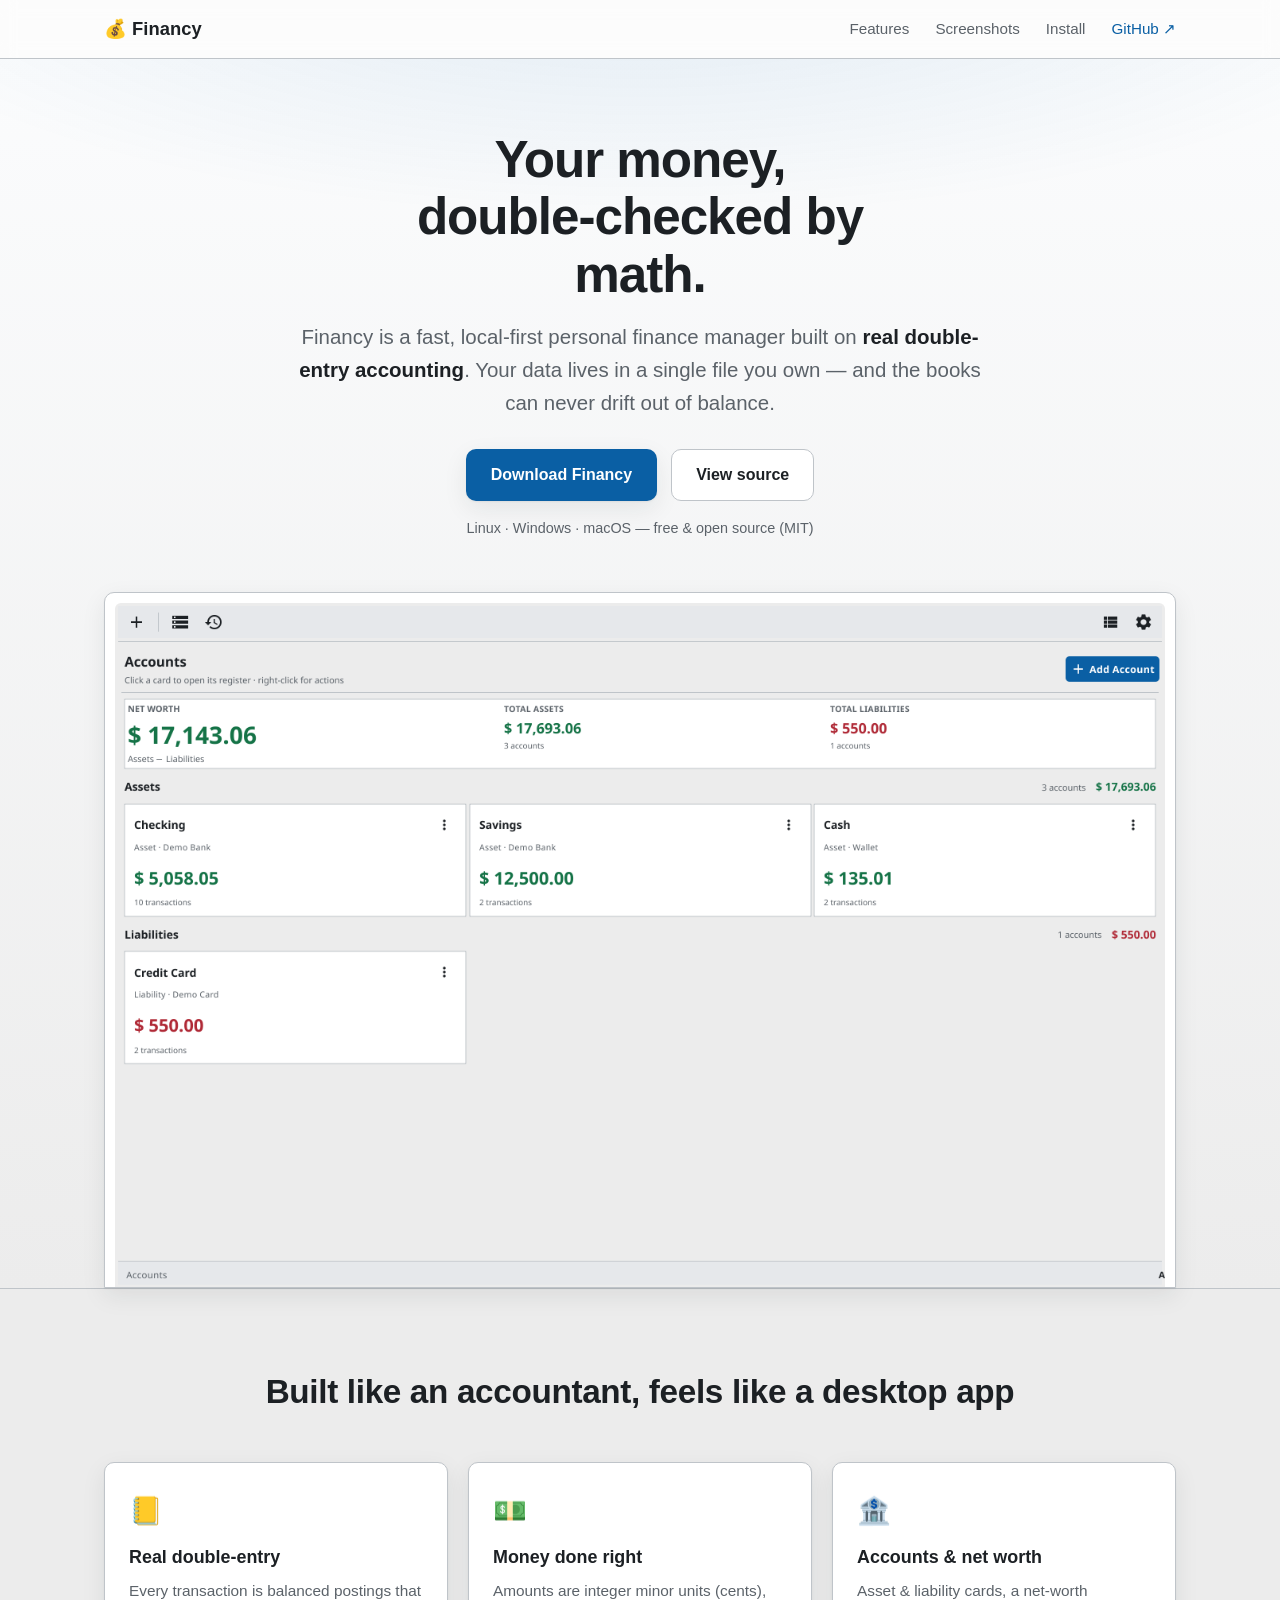
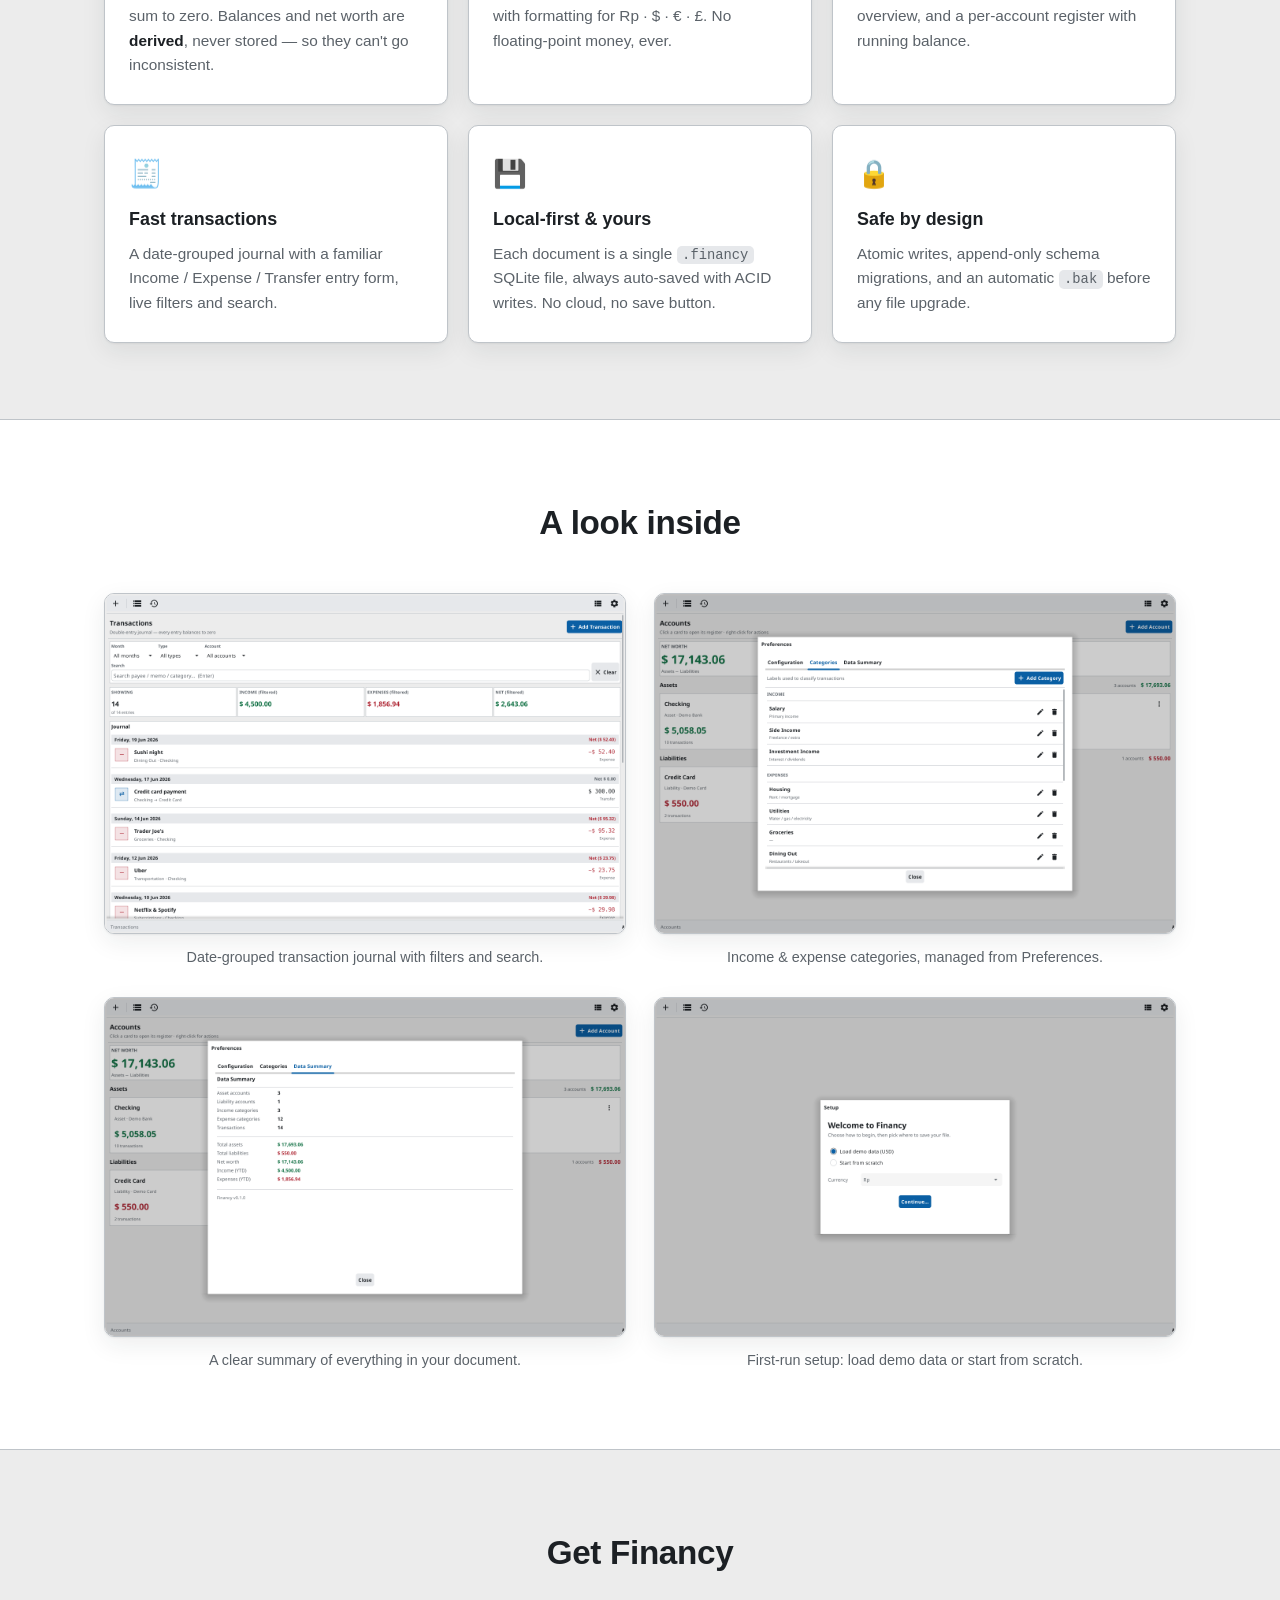
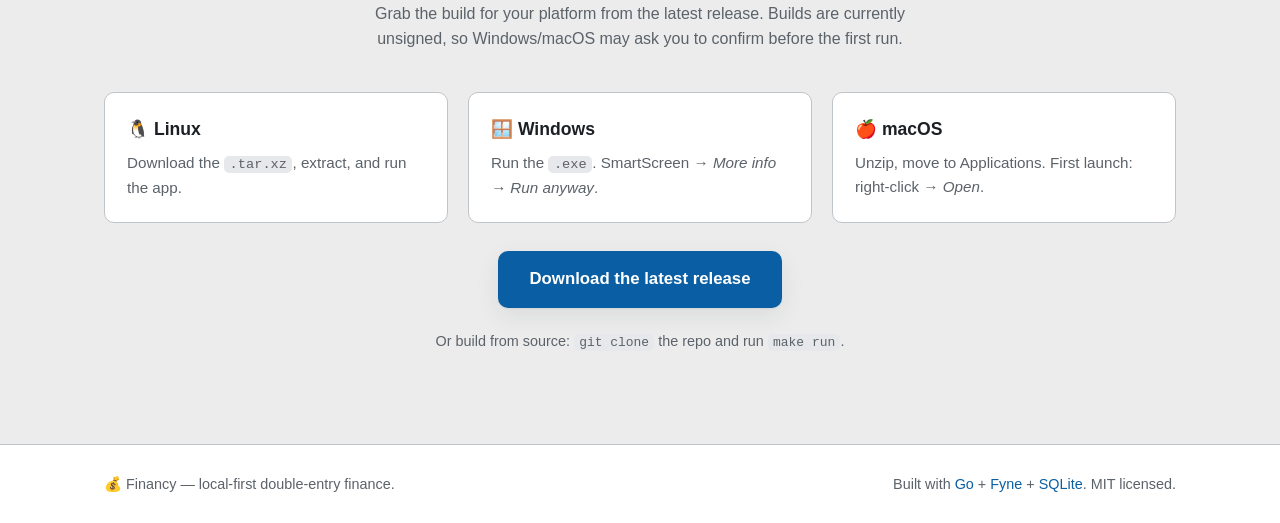
==== site/index.html @ 4945e13b "Add GitHub Actions workflow for deploying site to GitHub Pages, and create landing page assets inclu" ====
<!DOCTYPE html>
<html lang="en">
<head>
  <meta charset="UTF-8" />
  <meta name="viewport" content="width=device-width, initial-scale=1.0" />
  <title>Financy — local-first double-entry finance for your desktop</title>
  <meta name="description" content="Financy is a fast, local-first personal finance manager built on real double-entry accounting. Your data lives in a single file you own, and the books can never drift out of balance." />

  <!-- Open Graph / social preview -->
  <meta property="og:title" content="Financy — local-first double-entry finance" />
  <meta property="og:description" content="A native desktop finance manager built on real double-entry accounting. Your data, in a single file you own." />
  <meta property="og:type" content="website" />
  <meta property="og:image" content="screenshots/accounts.png" />

  <link rel="icon" type="image/png" href="icon.png" />
  <link rel="stylesheet" href="style.css" />
</head>
<body>
  <header class="topbar">
    <div class="wrap topbar-inner">
      <a class="brand" href="#">💰 Financy</a>
      <nav class="nav">
        <a href="#features">Features</a>
        <a href="#screens">Screenshots</a>
        <a href="#install">Install</a>
        <a class="ghlink" href="https://github.com/raihanstark/financy" target="_blank" rel="noopener">GitHub ↗</a>
      </nav>
    </div>
  </header>

  <main>
    <!-- Hero -->
    <section class="hero">
      <div class="wrap hero-inner">
        <h1>Your money, double-checked by math.</h1>
        <p class="lede">
          Financy is a fast, local-first personal finance manager built on
          <strong>real double-entry accounting</strong>. Your data lives in a single
          file you own — and the books can never drift out of balance.
        </p>
        <div class="cta">
          <a class="btn btn-primary" href="https://github.com/raihanstark/financy/releases/latest" target="_blank" rel="noopener">
            Download Financy
          </a>
          <a class="btn btn-ghost" href="https://github.com/raihanstark/financy" target="_blank" rel="noopener">
            View source
          </a>
        </div>
        <p class="platforms">Linux · Windows · macOS — free &amp; open source (MIT)</p>
        <div class="shot-frame">
          <img src="screenshots/accounts.png" alt="Financy accounts overview with net worth and account cards" width="1100" loading="eager" />
        </div>
      </div>
    </section>

    <!-- Features -->
    <section id="features" class="section">
      <div class="wrap">
        <h2 class="section-title">Built like an accountant, feels like a desktop app</h2>
        <div class="grid">
          <article class="card">
            <div class="ico">📒</div>
            <h3>Real double-entry</h3>
            <p>Every transaction is balanced postings that sum to zero. Balances and net worth are <em>derived</em>, never stored — so they can't go inconsistent.</p>
          </article>
          <article class="card">
            <div class="ico">💵</div>
            <h3>Money done right</h3>
            <p>Amounts are integer minor units (cents), with formatting for Rp · $ · € · £. No floating-point money, ever.</p>
          </article>
          <article class="card">
            <div class="ico">🏦</div>
            <h3>Accounts &amp; net worth</h3>
            <p>Asset &amp; liability cards, a net-worth overview, and a per-account register with running balance.</p>
          </article>
          <article class="card">
            <div class="ico">🧾</div>
            <h3>Fast transactions</h3>
            <p>A date-grouped journal with a familiar Income / Expense / Transfer entry form, live filters and search.</p>
          </article>
          <article class="card">
            <div class="ico">💾</div>
            <h3>Local-first &amp; yours</h3>
            <p>Each document is a single <code>.financy</code> SQLite file, always auto-saved with ACID writes. No cloud, no save button.</p>
          </article>
          <article class="card">
            <div class="ico">🔒</div>
            <h3>Safe by design</h3>
            <p>Atomic writes, append-only schema migrations, and an automatic <code>.bak</code> before any file upgrade.</p>
          </article>
        </div>
      </div>
    </section>

    <!-- Screenshots -->
    <section id="screens" class="section section-alt">
      <div class="wrap">
        <h2 class="section-title">A look inside</h2>
        <div class="shots">
          <figure class="shot">
            <img src="screenshots/transactions.png" alt="Transactions journal" loading="lazy" />
            <figcaption>Date-grouped transaction journal with filters and search.</figcaption>
          </figure>
          <figure class="shot">
            <img src="screenshots/categories.png" alt="Categories" loading="lazy" />
            <figcaption>Income &amp; expense categories, managed from Preferences.</figcaption>
          </figure>
          <figure class="shot">
            <img src="screenshots/data-summary.png" alt="Data summary" loading="lazy" />
            <figcaption>A clear summary of everything in your document.</figcaption>
          </figure>
          <figure class="shot">
            <img src="screenshots/setup.png" alt="First-run setup" loading="lazy" />
            <figcaption>First-run setup: load demo data or start from scratch.</figcaption>
          </figure>
        </div>
      </div>
    </section>

    <!-- Install -->
    <section id="install" class="section">
      <div class="wrap install-inner">
        <h2 class="section-title">Get Financy</h2>
        <p class="install-lede">
          Grab the build for your platform from the latest release. Builds are currently
          unsigned, so Windows/macOS may ask you to confirm before the first run.
        </p>

        <div class="install-grid">
          <div class="install-card">
            <h3>🐧 Linux</h3>
            <p>Download the <code>.tar.xz</code>, extract, and run the app.</p>
          </div>
          <div class="install-card">
            <h3>🪟 Windows</h3>
            <p>Run the <code>.exe</code>. SmartScreen → <em>More info → Run anyway</em>.</p>
          </div>
          <div class="install-card">
            <h3>🍎 macOS</h3>
            <p>Unzip, move to Applications. First launch: right-click → <em>Open</em>.</p>
          </div>
        </div>

        <div class="cta cta-center">
          <a class="btn btn-primary btn-lg" href="https://github.com/raihanstark/financy/releases/latest" target="_blank" rel="noopener">
            Download the latest release
          </a>
        </div>
        <p class="build-note">
          Or build from source: <code>git clone</code> the repo and run <code>make run</code>.
        </p>
      </div>
    </section>
  </main>

  <footer class="footer">
    <div class="wrap footer-inner">
      <span>💰 Financy — local-first double-entry finance.</span>
      <span>
        Built with <a href="https://go.dev" target="_blank" rel="noopener">Go</a> +
        <a href="https://fyne.io" target="_blank" rel="noopener">Fyne</a> +
        <a href="https://pkg.go.dev/modernc.org/sqlite" target="_blank" rel="noopener">SQLite</a>.
        MIT licensed.
      </span>
    </div>
  </footer>
</body>
</html>
---- site/style.css ----
/* Financy landing page — matches the app's corporate-light palette
   (see internal/ui/style/style.go). */
:root {
  --bg:        #ececec;
  --surface:   #ffffff;
  --surface-hi:#e6e8eb;
  --alt-row:   #f5f6f7;
  --border:    #bfc4c9;
  --text:      #1c2024;
  --text-dim:  #5b6269;
  --primary:   #0a5fa4;
  --primary-d: #084b82;
  --positive:  #157347;
  --negative:  #b02a37;
  --radius:    10px;
  --shadow:    0 1px 2px rgba(28, 32, 36, .06), 0 8px 24px rgba(28, 32, 36, .08);
  --wrap:      1120px;
}

* { box-sizing: border-box; }

html { scroll-behavior: smooth; }

body {
  margin: 0;
  font-family: -apple-system, BlinkMacSystemFont, "Segoe UI", Roboto, Helvetica, Arial, sans-serif;
  color: var(--text);
  background: var(--bg);
  line-height: 1.6;
  -webkit-font-smoothing: antialiased;
}

a { color: var(--primary); text-decoration: none; }
a:hover { text-decoration: underline; }
code {
  font-family: ui-monospace, SFMono-Regular, "SF Mono", Menlo, Consolas, monospace;
  background: var(--surface-hi);
  padding: .1em .4em;
  border-radius: 5px;
  font-size: .9em;
}

.wrap { max-width: var(--wrap); margin: 0 auto; padding: 0 24px; }

/* ---- top bar ---- */
.topbar {
  position: sticky;
  top: 0;
  z-index: 10;
  background: rgba(255, 255, 255, .85);
  backdrop-filter: saturate(160%) blur(8px);
  border-bottom: 1px solid var(--border);
}
.topbar-inner { display: flex; align-items: center; justify-content: space-between; height: 58px; }
.brand { font-weight: 700; font-size: 1.15rem; color: var(--text); }
.brand:hover { text-decoration: none; }
.nav { display: flex; gap: 26px; align-items: center; }
.nav a { color: var(--text-dim); font-size: .95rem; font-weight: 500; }
.nav a:hover { color: var(--text); text-decoration: none; }
.nav .ghlink { color: var(--primary); }

/* ---- hero ---- */
.hero {
  background:
    radial-gradient(1200px 400px at 50% -120px, rgba(10, 95, 164, .12), transparent 70%),
    linear-gradient(180deg, #fbfcfd 0%, var(--bg) 100%);
  border-bottom: 1px solid var(--border);
  padding: 72px 0 0;
  text-align: center;
}
.hero h1 {
  font-size: clamp(2rem, 4.5vw, 3.2rem);
  line-height: 1.12;
  letter-spacing: -.02em;
  margin: 0 auto 18px;
  max-width: 16ch;
}
.lede {
  font-size: clamp(1.05rem, 1.6vw, 1.28rem);
  color: var(--text-dim);
  max-width: 60ch;
  margin: 0 auto 30px;
}
.lede strong { color: var(--text); }
.platforms { color: var(--text-dim); font-size: .9rem; margin-top: 16px; }

.cta { display: flex; gap: 14px; justify-content: center; flex-wrap: wrap; }
.cta-center { margin-top: 28px; }

.btn {
  display: inline-block;
  padding: 12px 24px;
  border-radius: var(--radius);
  font-weight: 600;
  font-size: 1rem;
  border: 1px solid transparent;
  transition: transform .04s ease, background .15s ease, box-shadow .15s ease;
}
.btn:hover { text-decoration: none; }
.btn:active { transform: translateY(1px); }
.btn-primary {
  background: var(--primary);
  color: #fff;
  box-shadow: var(--shadow);
}
.btn-primary:hover { background: var(--primary-d); }
.btn-ghost {
  background: var(--surface);
  color: var(--text);
  border-color: var(--border);
}
.btn-ghost:hover { background: var(--surface-hi); }
.btn-lg { padding: 14px 30px; font-size: 1.05rem; }

.shot-frame {
  margin: 52px auto 0;
  max-width: 1100px;
  background: var(--surface);
  border: 1px solid var(--border);
  border-top-left-radius: var(--radius);
  border-top-right-radius: var(--radius);
  box-shadow: var(--shadow);
  padding: 10px 10px 0;
  overflow: hidden;
}
.shot-frame img { display: block; width: 100%; height: auto; border-radius: 6px 6px 0 0; }

/* ---- sections ---- */
.section { padding: 76px 0; }
.section-alt { background: var(--surface); border-top: 1px solid var(--border); border-bottom: 1px solid var(--border); }
.section-title {
  font-size: clamp(1.5rem, 2.6vw, 2.1rem);
  letter-spacing: -.01em;
  text-align: center;
  margin: 0 0 44px;
}

/* ---- feature grid ---- */
.grid {
  display: grid;
  grid-template-columns: repeat(3, 1fr);
  gap: 20px;
}
.card {
  background: var(--surface);
  border: 1px solid var(--border);
  border-radius: var(--radius);
  padding: 26px 24px;
  box-shadow: var(--shadow);
}
.card .ico { font-size: 1.7rem; margin-bottom: 10px; }
.card h3 { margin: 0 0 8px; font-size: 1.12rem; }
.card p { margin: 0; color: var(--text-dim); font-size: .96rem; }
.card em { color: var(--text); font-style: normal; font-weight: 600; }

/* ---- screenshots ---- */
.shots {
  display: grid;
  grid-template-columns: repeat(2, 1fr);
  gap: 28px;
}
.shot { margin: 0; }
.shot img {
  width: 100%;
  height: auto;
  display: block;
  border: 1px solid var(--border);
  border-radius: var(--radius);
  box-shadow: var(--shadow);
}
.shot figcaption { color: var(--text-dim); font-size: .9rem; margin-top: 12px; text-align: center; }

/* ---- install ---- */
.install-inner { text-align: center; }
.install-lede { color: var(--text-dim); max-width: 60ch; margin: -22px auto 40px; }
.install-grid {
  display: grid;
  grid-template-columns: repeat(3, 1fr);
  gap: 20px;
  text-align: left;
}
.install-card {
  background: var(--surface);
  border: 1px solid var(--border);
  border-radius: var(--radius);
  padding: 22px 22px;
}
.install-card h3 { margin: 0 0 8px; font-size: 1.1rem; }
.install-card p { margin: 0; color: var(--text-dim); font-size: .95rem; }
.build-note { color: var(--text-dim); font-size: .9rem; margin-top: 22px; }

/* ---- footer ---- */
.footer { border-top: 1px solid var(--border); background: var(--surface); padding: 28px 0; }
.footer-inner {
  display: flex;
  justify-content: space-between;
  gap: 16px;
  flex-wrap: wrap;
  color: var(--text-dim);
  font-size: .9rem;
}

/* ---- responsive ---- */
@media (max-width: 860px) {
  .grid { grid-template-columns: 1fr 1fr; }
  .install-grid { grid-template-columns: 1fr; }
}
@media (max-width: 620px) {
  .nav { gap: 16px; }
  .nav a:not(.ghlink) { display: none; }
  .grid, .shots { grid-template-columns: 1fr; }
  .section { padding: 56px 0; }
  .hero { padding-top: 52px; }
}
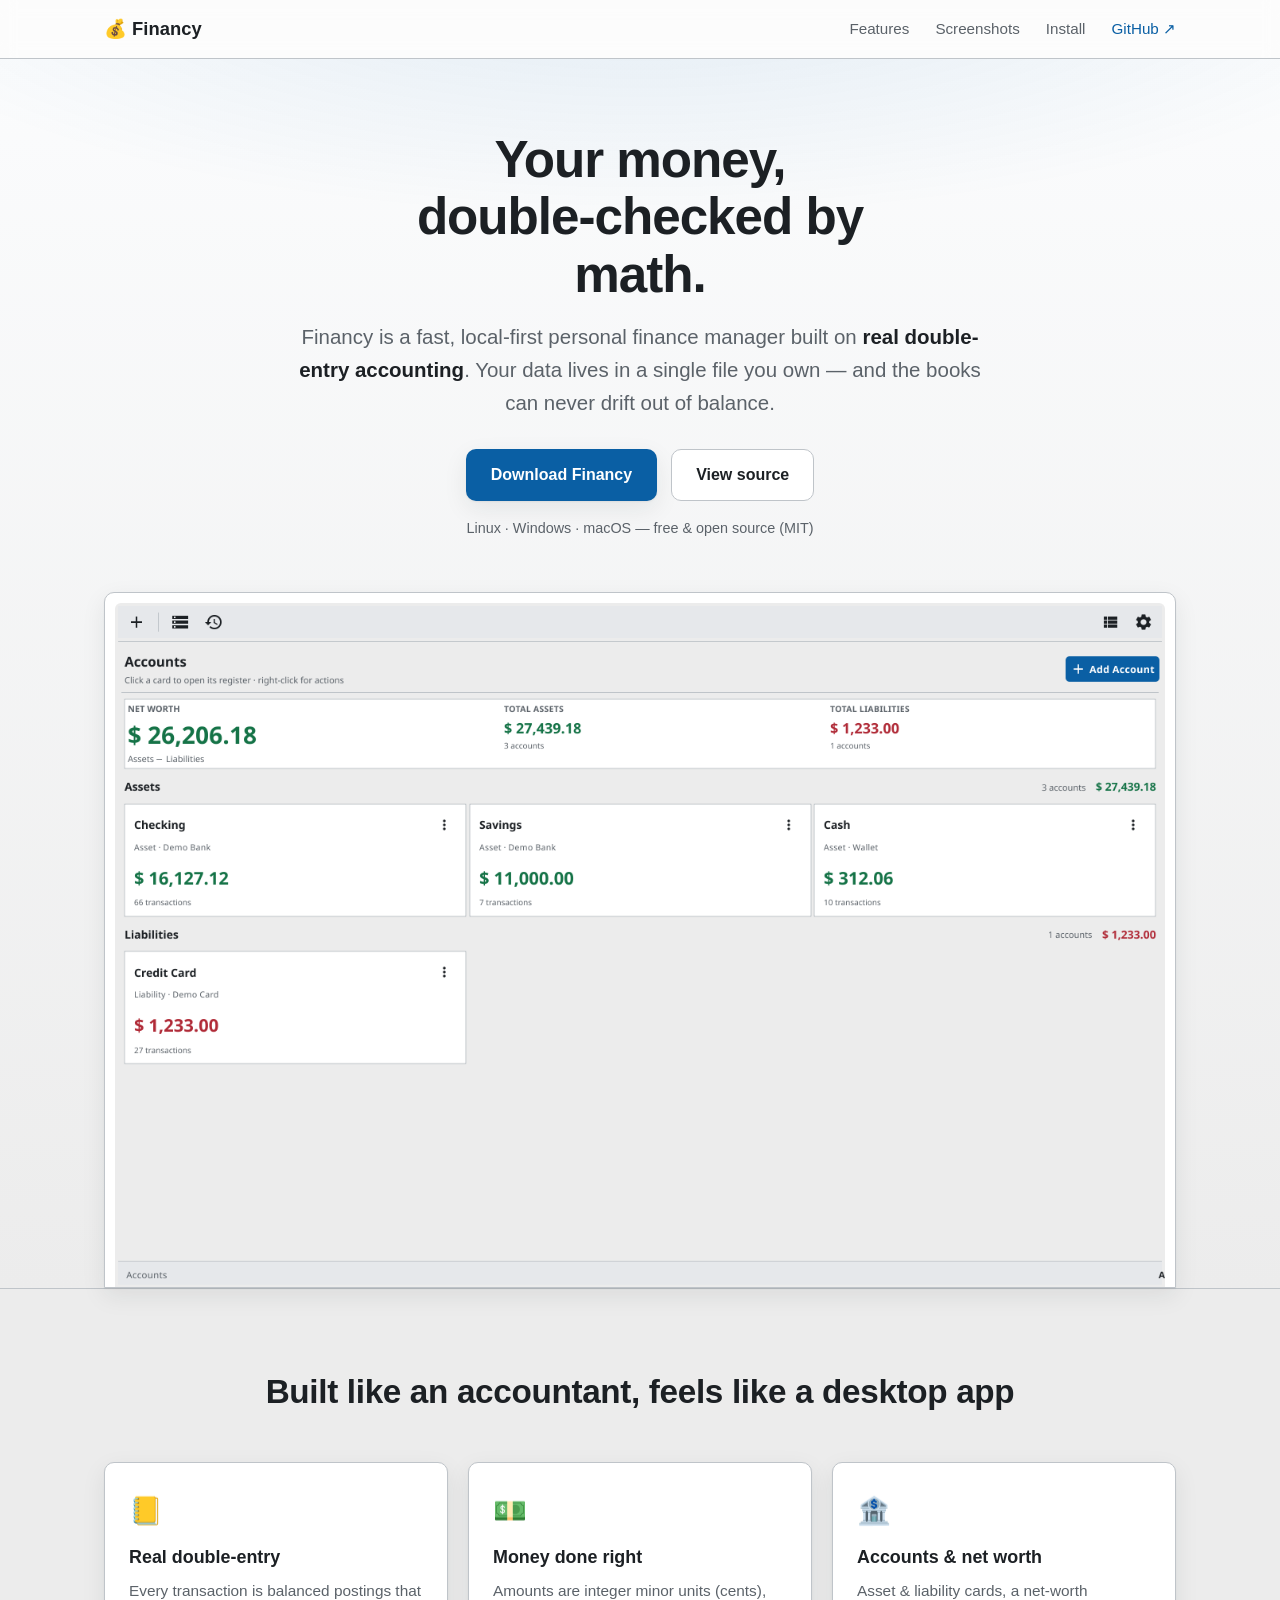
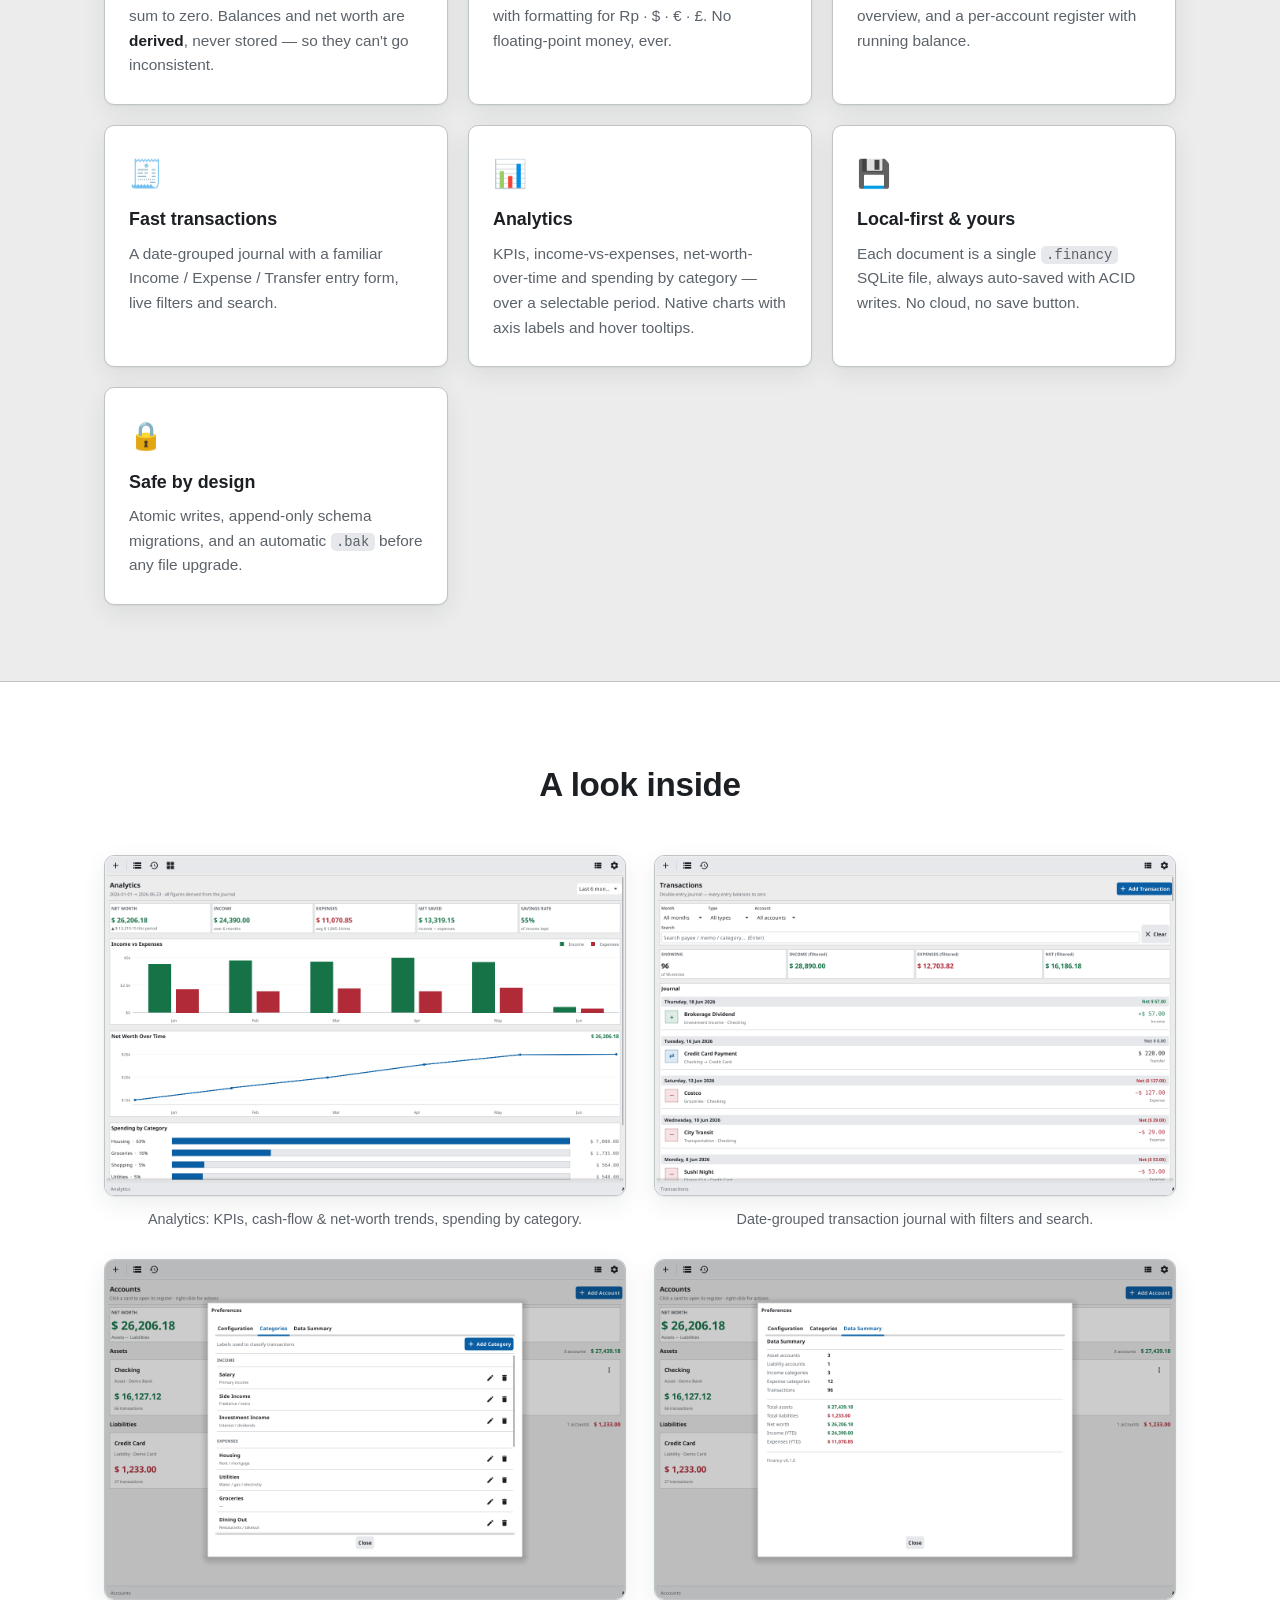
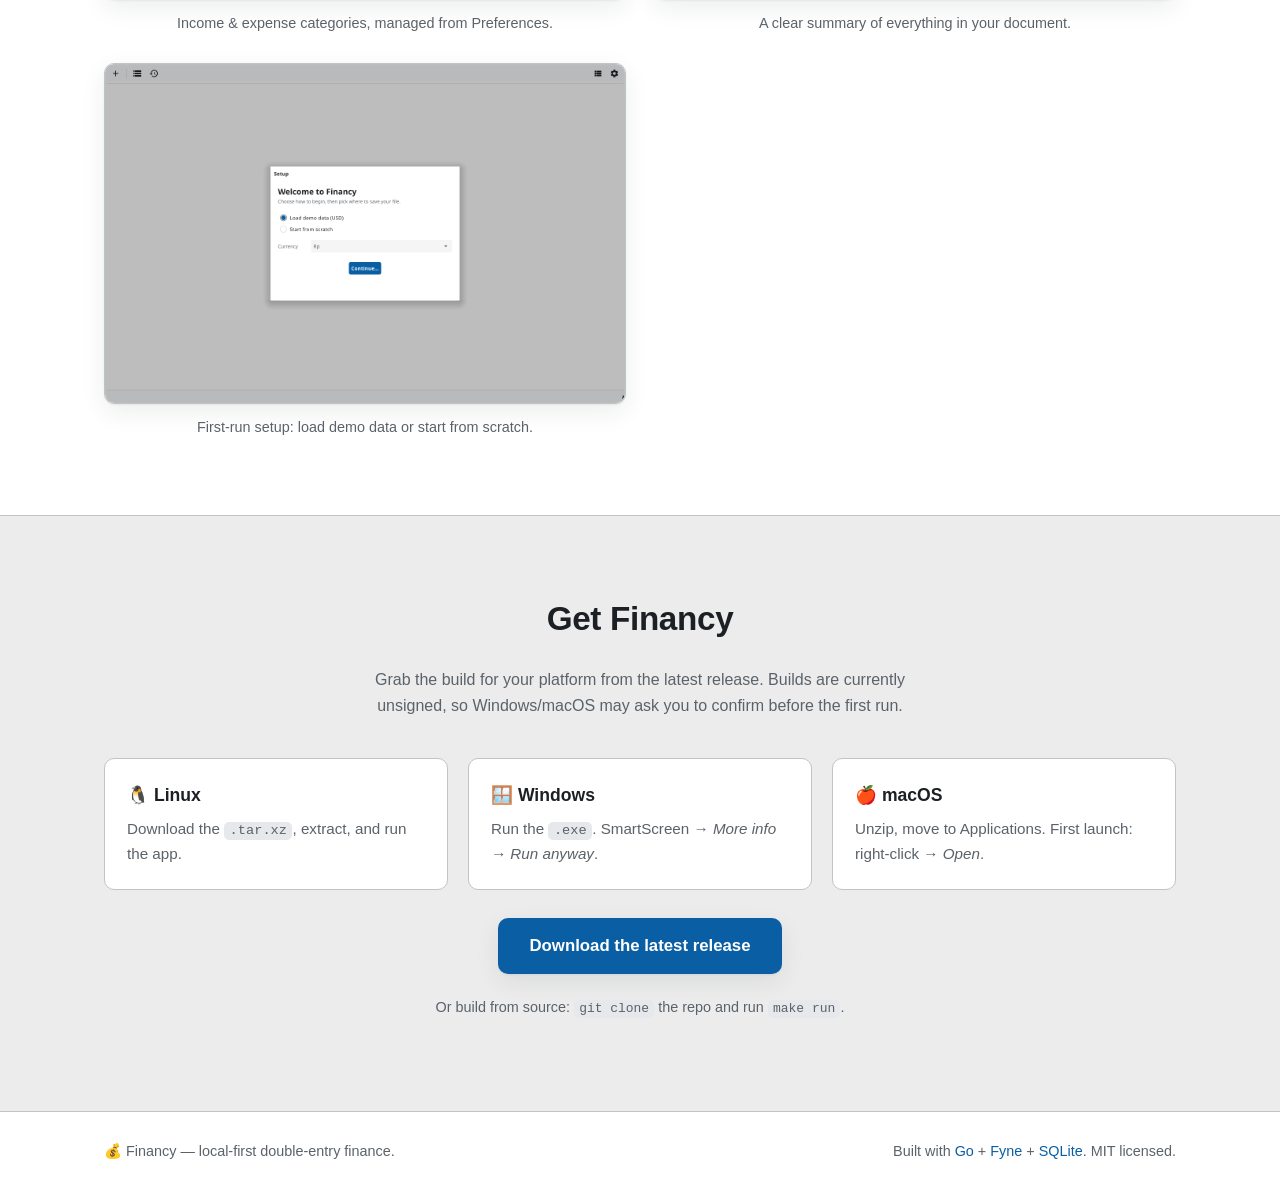
==== commit a3581453: "Add Analytics screen with interactive charts for KPIs, income vs expenses, net worth, and spending b" ====
--- a/site/index.html
+++ b/site/index.html
@@ -79,6 +79,11 @@
             <p>A date-grouped journal with a familiar Income / Expense / Transfer entry form, live filters and search.</p>
           </article>
           <article class="card">
+            <div class="ico">📊</div>
+            <h3>Analytics</h3>
+            <p>KPIs, income-vs-expenses, net-worth-over-time and spending by category — over a selectable period. Native charts with axis labels and hover tooltips.</p>
+          </article>
+          <article class="card">
             <div class="ico">💾</div>
             <h3>Local-first &amp; yours</h3>
             <p>Each document is a single <code>.financy</code> SQLite file, always auto-saved with ACID writes. No cloud, no save button.</p>
@@ -97,6 +102,10 @@
       <div class="wrap">
         <h2 class="section-title">A look inside</h2>
         <div class="shots">
+          <figure class="shot">
+            <img src="screenshots/analytics.png" alt="Analytics dashboard" loading="lazy" />
+            <figcaption>Analytics: KPIs, cash-flow &amp; net-worth trends, spending by category.</figcaption>
+          </figure>
           <figure class="shot">
             <img src="screenshots/transactions.png" alt="Transactions journal" loading="lazy" />
             <figcaption>Date-grouped transaction journal with filters and search.</figcaption>
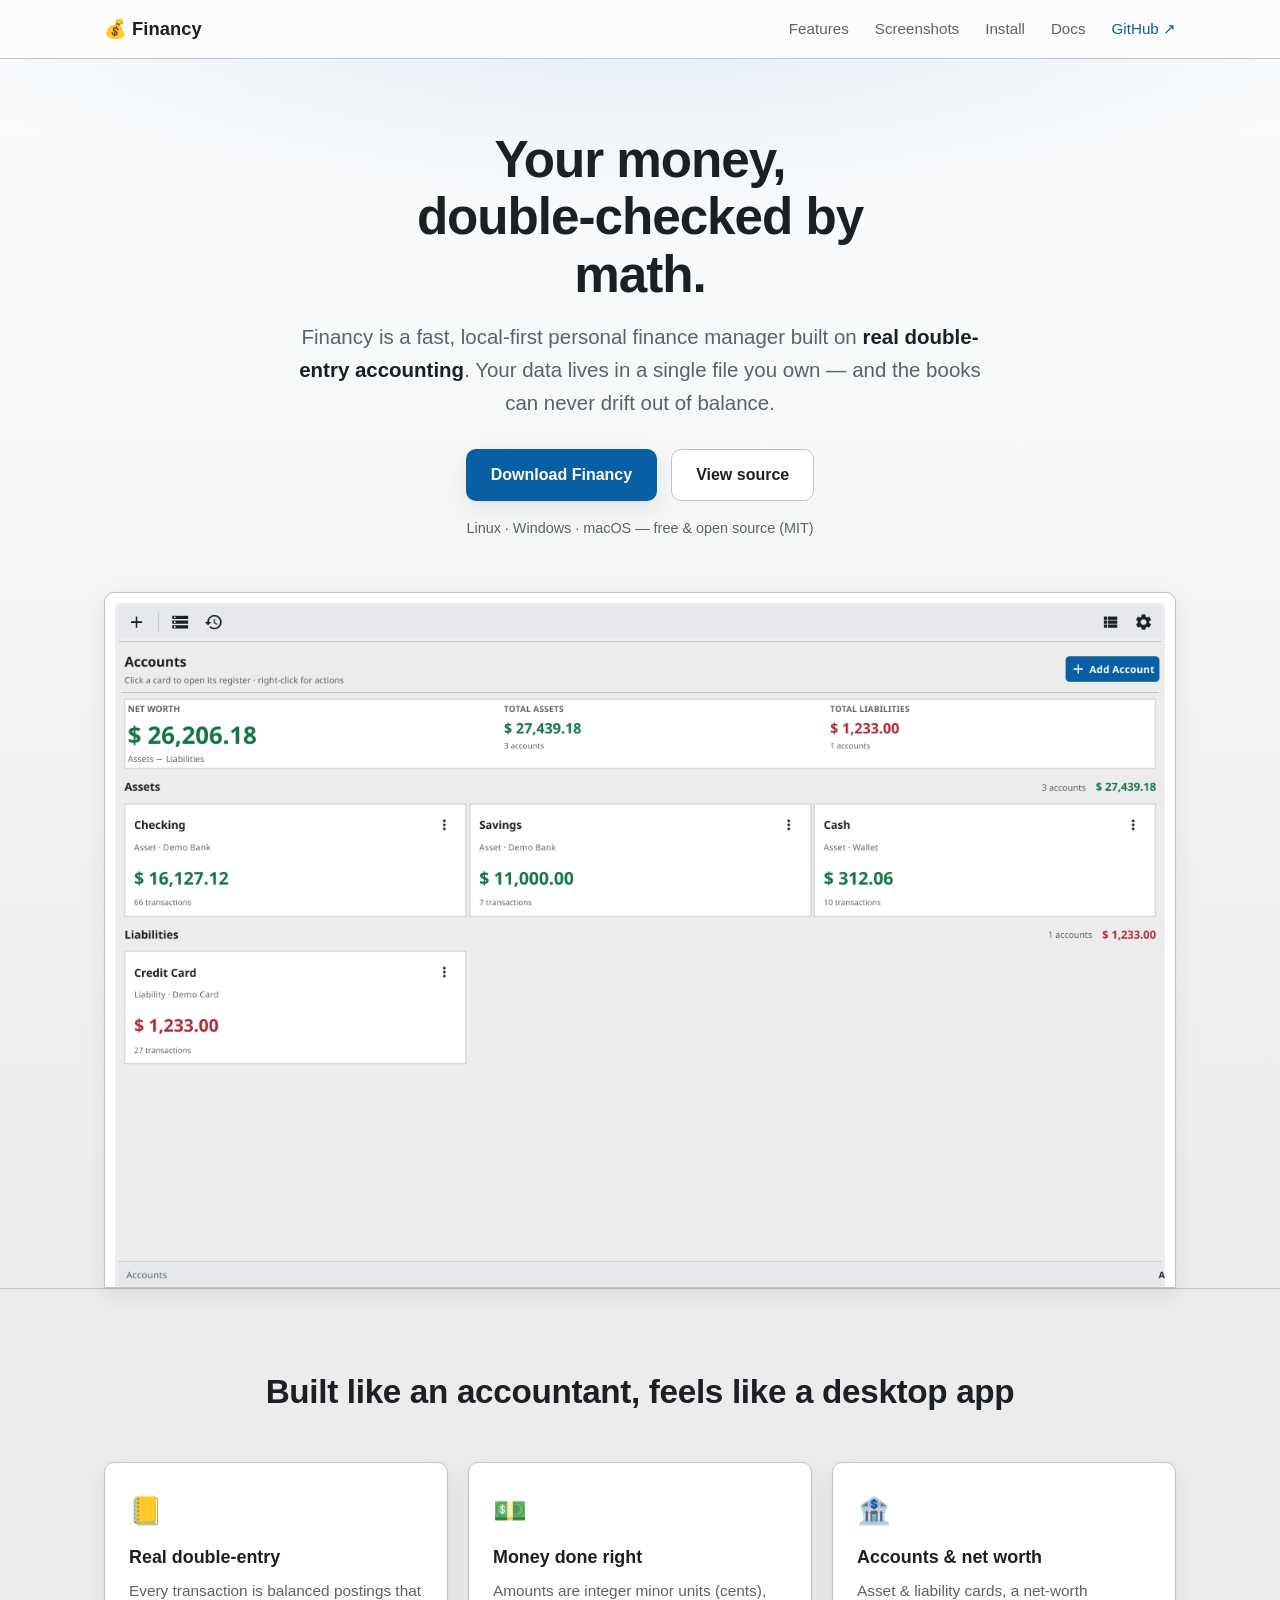
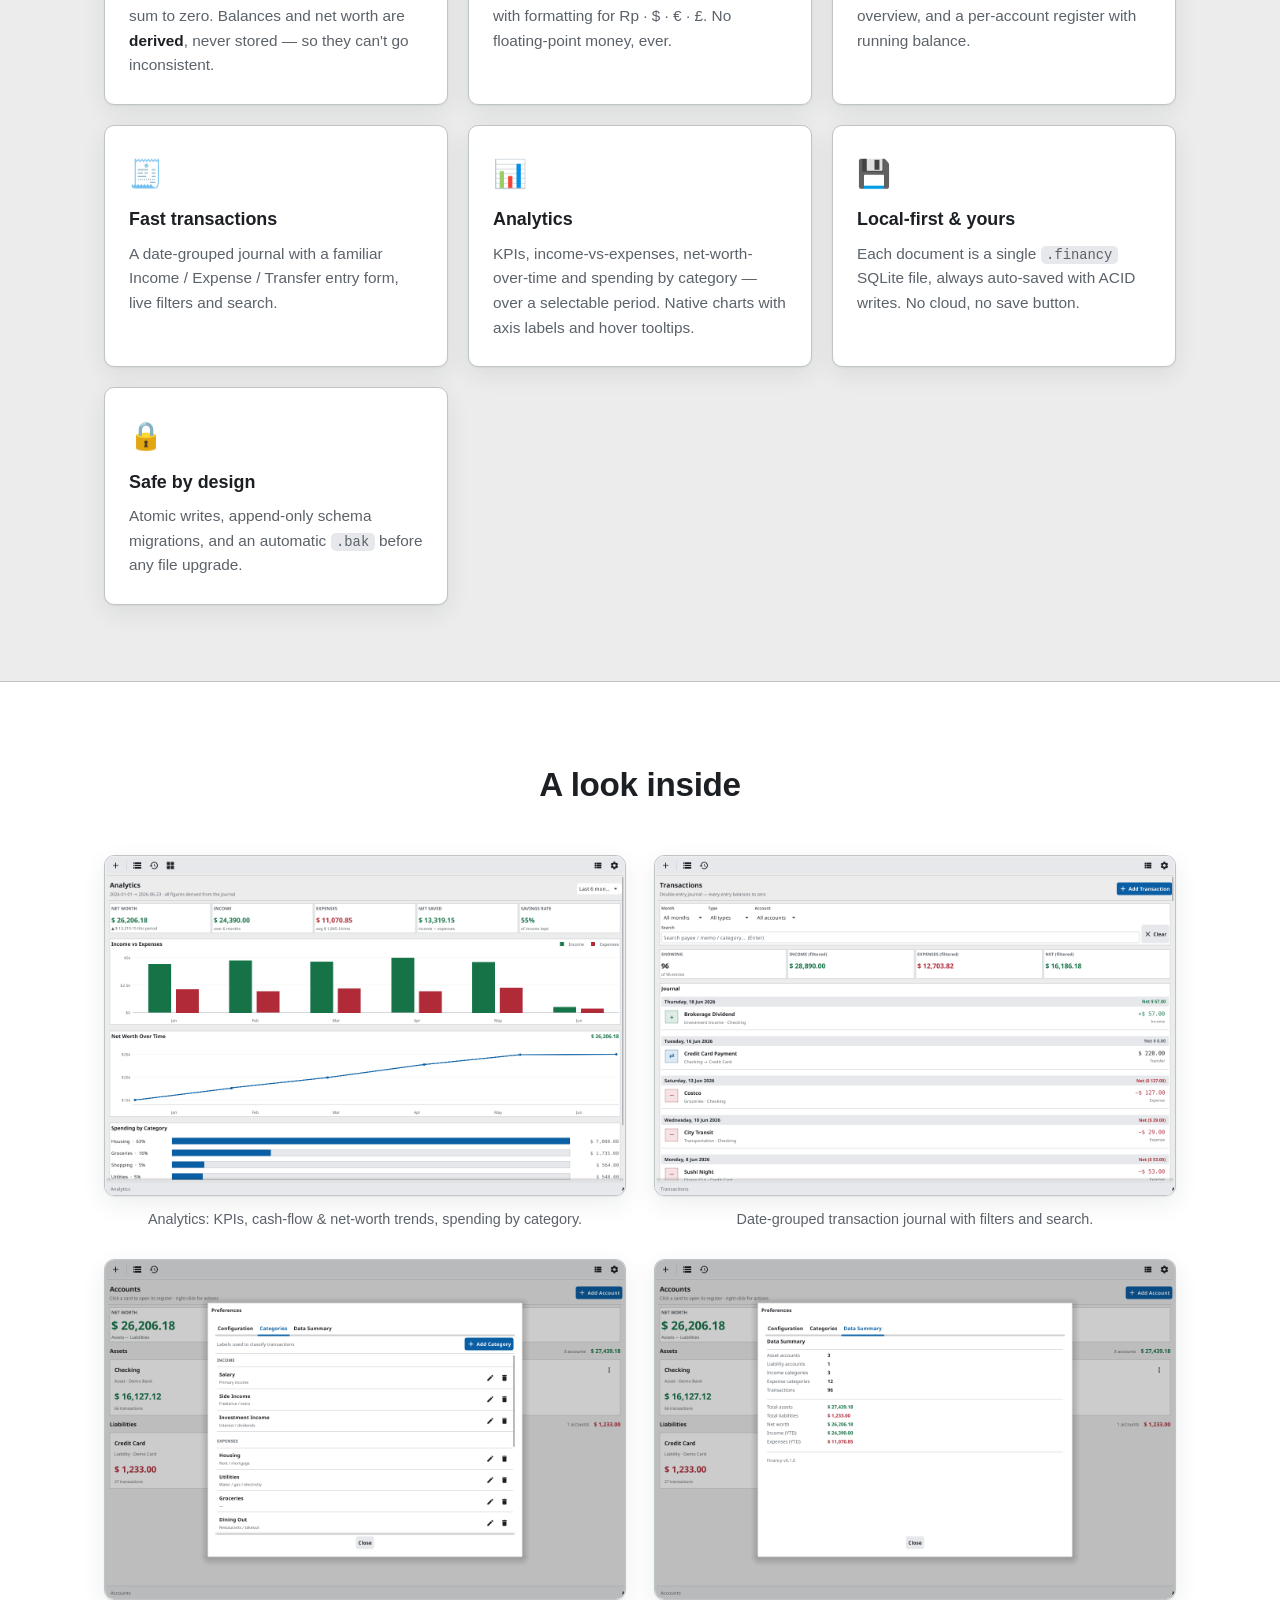
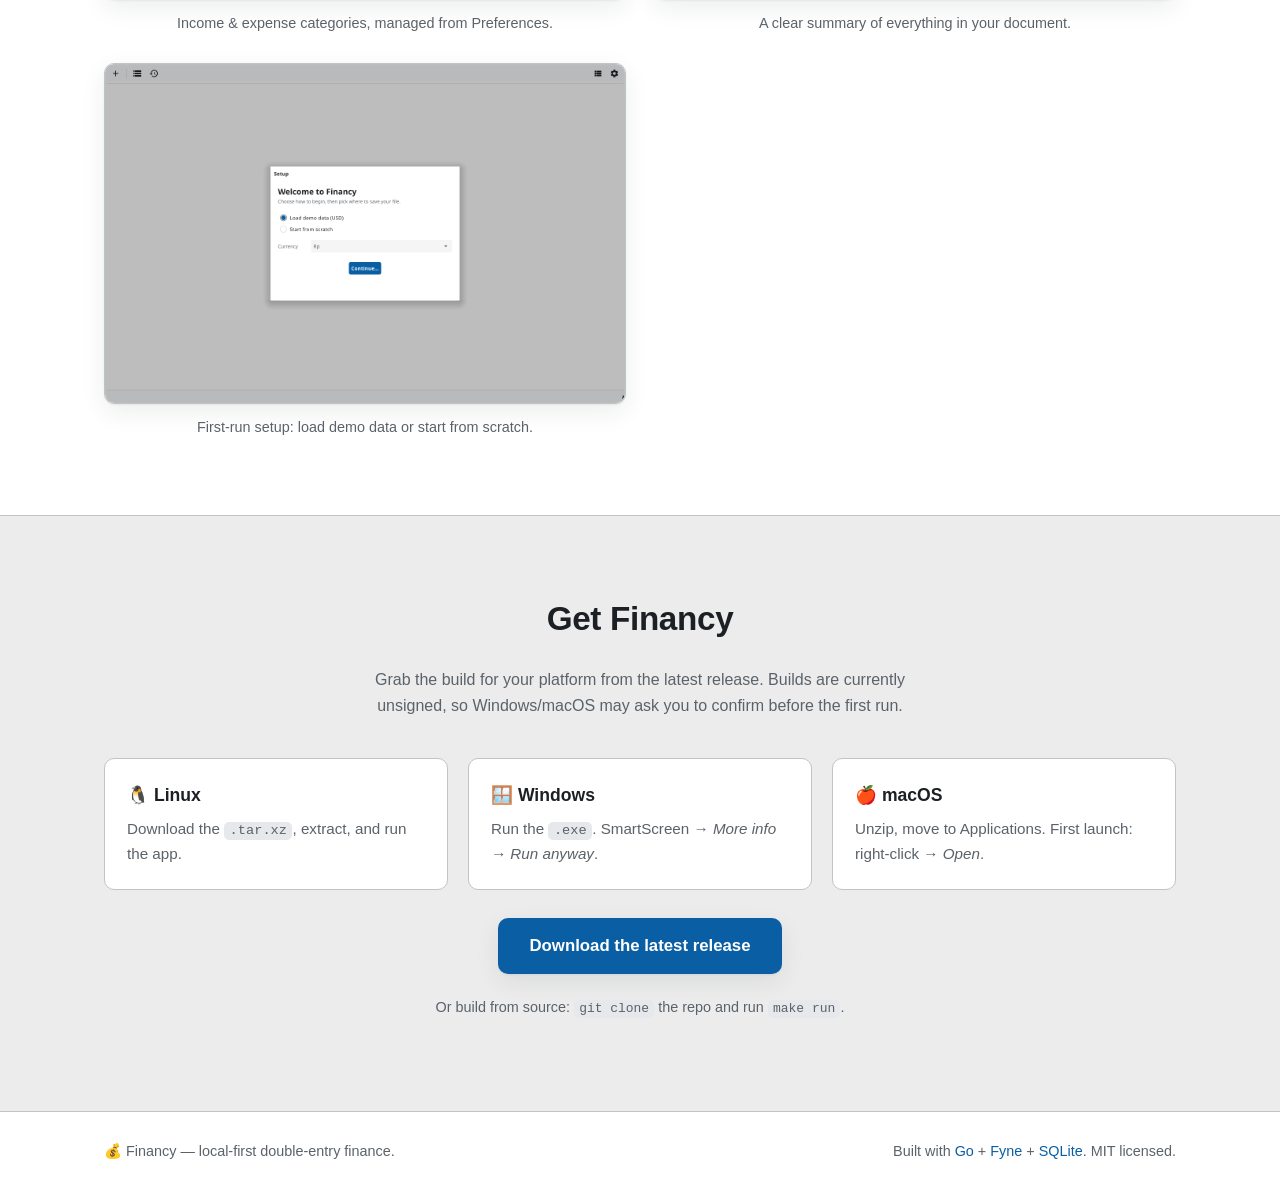
==== commit c9b343d8: "Enhance documentation site with Hugo integration, adding local serving and build commands in Makefil" ====
--- a/site/index.html
+++ b/site/index.html
@@ -23,6 +23,7 @@
         <a href="#features">Features</a>
         <a href="#screens">Screenshots</a>
         <a href="#install">Install</a>
+        <a href="docs/">Docs</a>
         <a class="ghlink" href="https://github.com/raihanstark/financy" target="_blank" rel="noopener">GitHub ↗</a>
       </nav>
     </div>
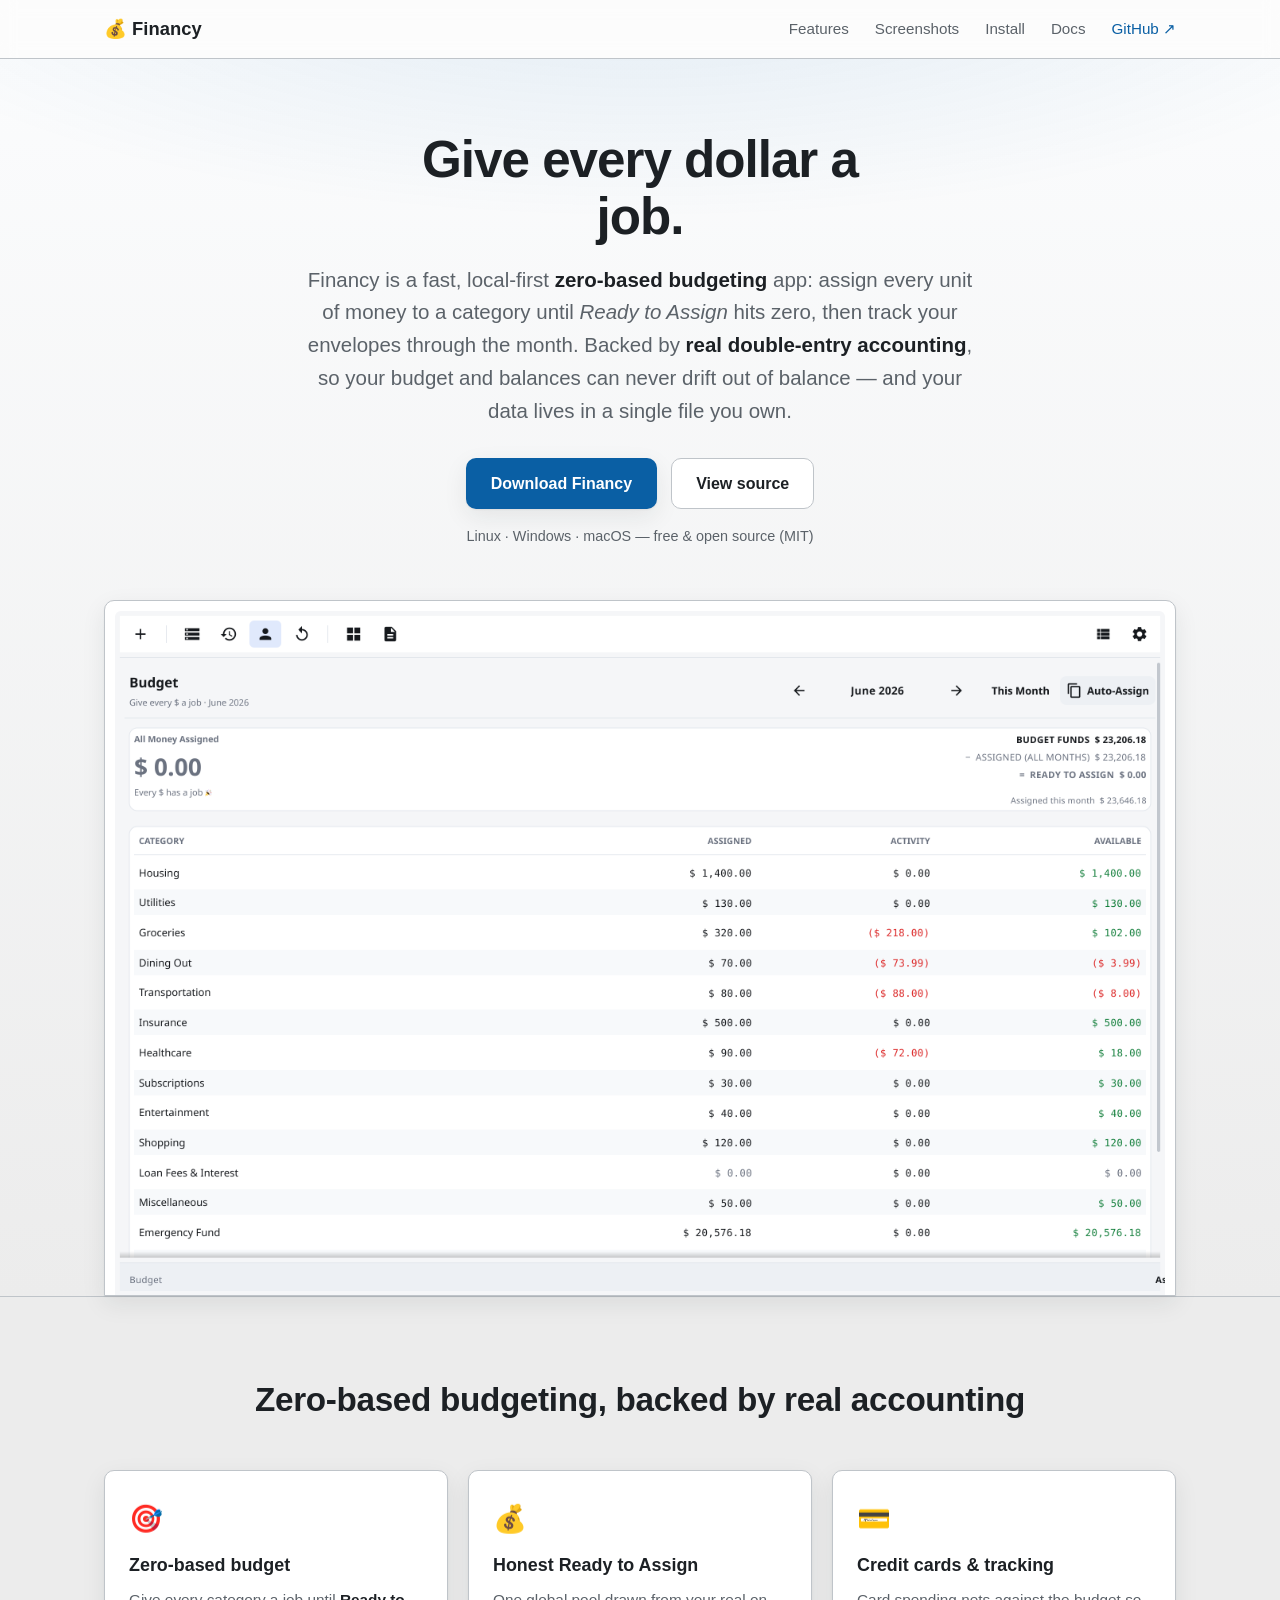
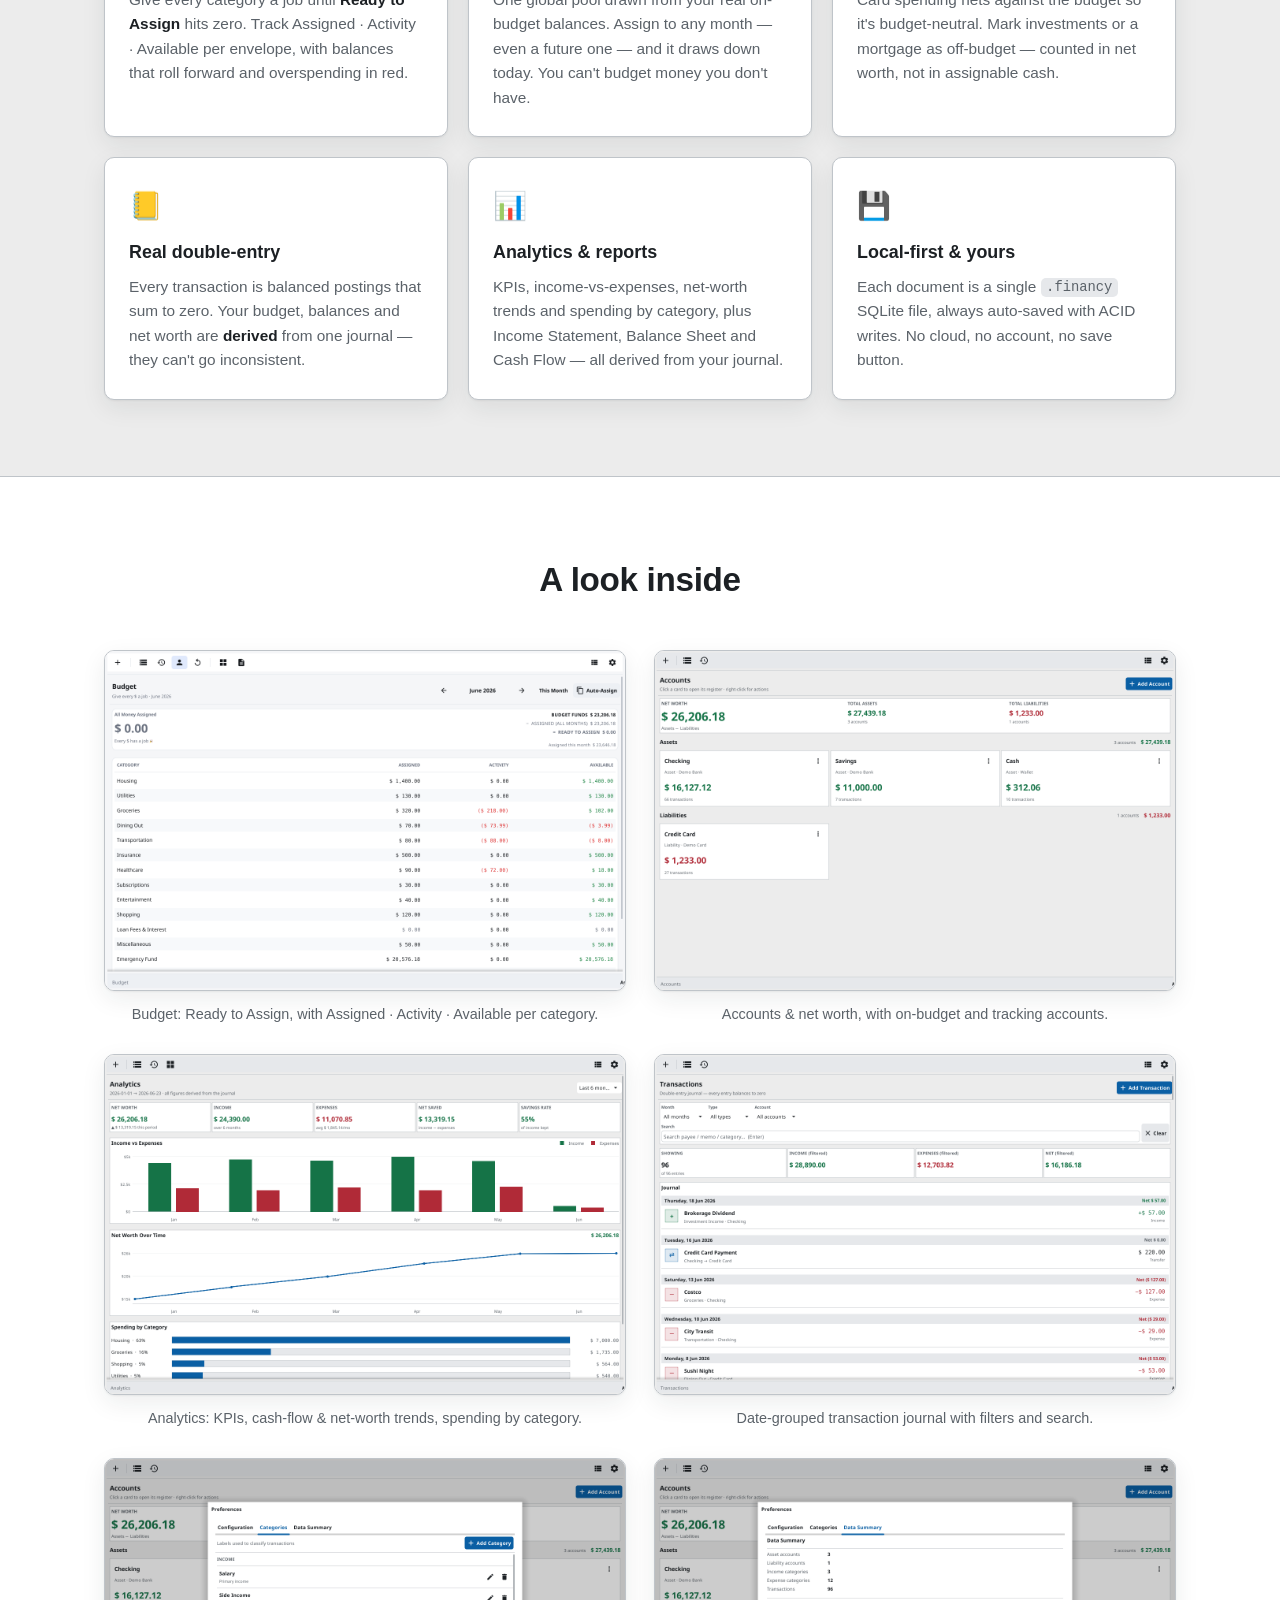
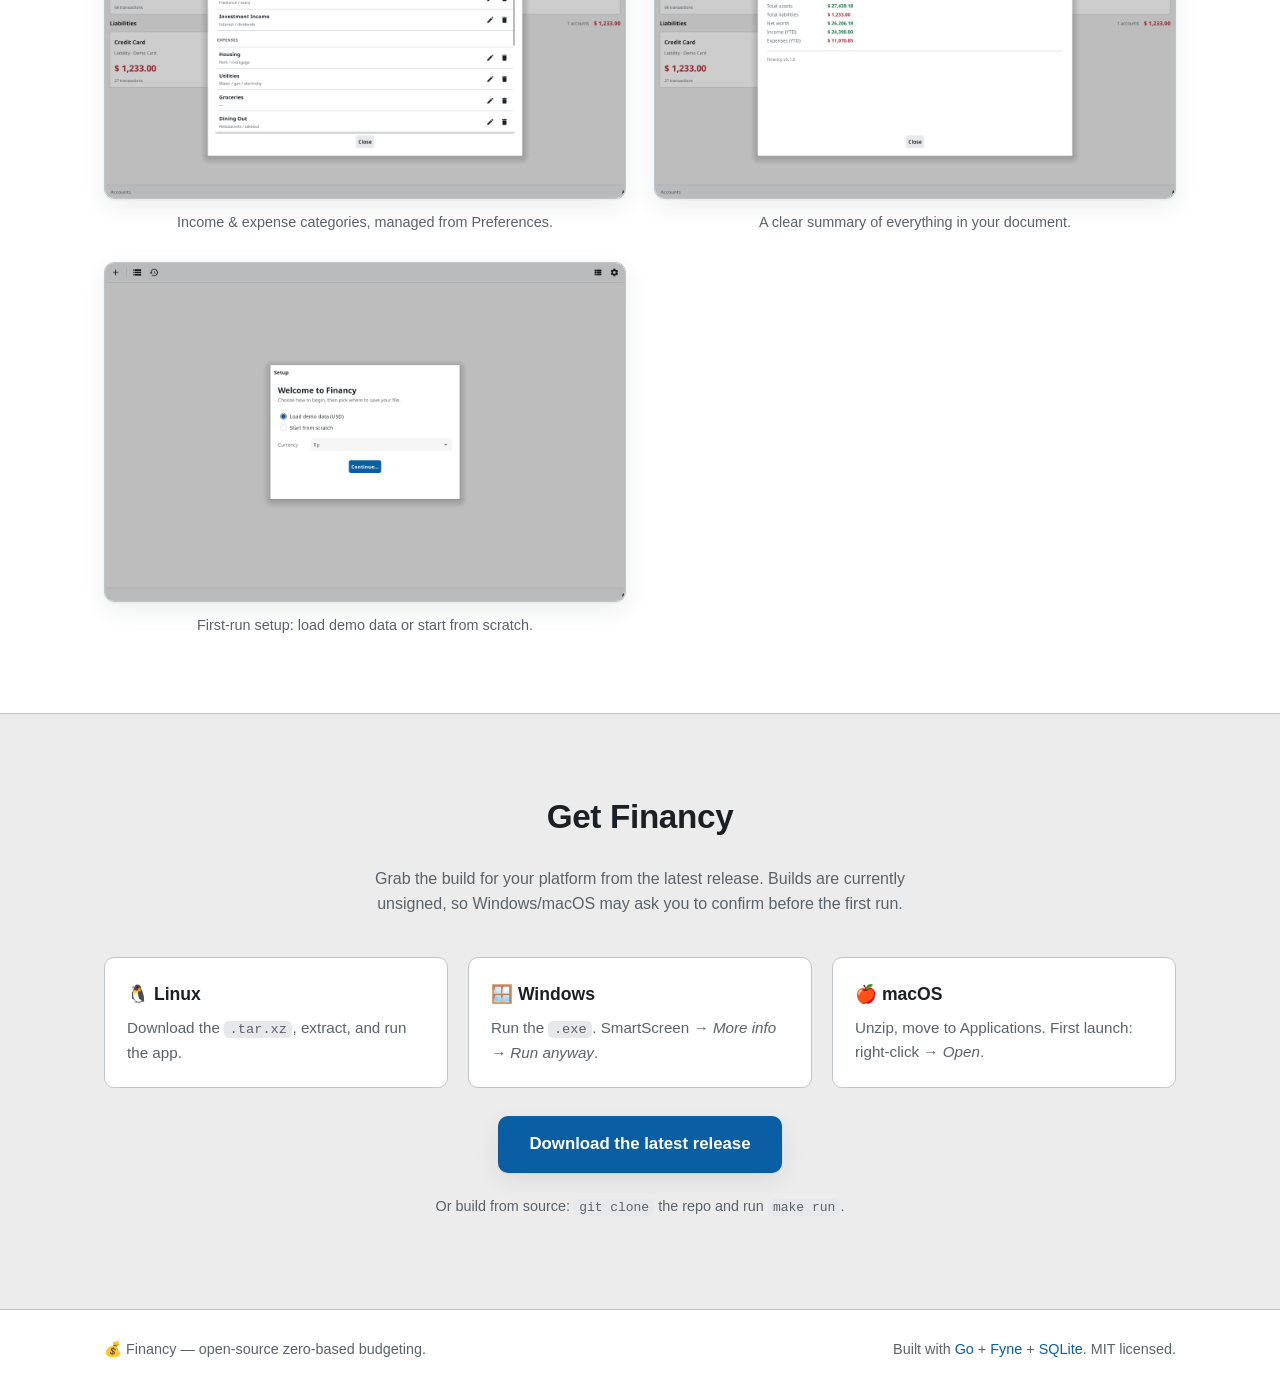
==== commit 6368a889: "Add zero-based budgeting module and reposition as a ZBB app Budget module (modelled on YNAB), built " ====
--- a/site/index.html
+++ b/site/index.html
@@ -3,14 +3,14 @@
 <head>
   <meta charset="UTF-8" />
   <meta name="viewport" content="width=device-width, initial-scale=1.0" />
-  <title>Financy — local-first double-entry finance for your desktop</title>
-  <meta name="description" content="Financy is a fast, local-first personal finance manager built on real double-entry accounting. Your data lives in a single file you own, and the books can never drift out of balance." />
+  <title>Financy — open-source zero-based budgeting for your desktop</title>
+  <meta name="description" content="Financy is a fast, local-first zero-based budgeting (ZBB) app. Give every dollar a job until Ready to Assign hits zero — backed by real double-entry accounting so the numbers never lie. Your data lives in a single file you own." />
 
   <!-- Open Graph / social preview -->
-  <meta property="og:title" content="Financy — local-first double-entry finance" />
-  <meta property="og:description" content="A native desktop finance manager built on real double-entry accounting. Your data, in a single file you own." />
+  <meta property="og:title" content="Financy — open-source zero-based budgeting (ZBB)" />
+  <meta property="og:description" content="Give every dollar a job. A local-first zero-based budget backed by real double-entry accounting. Your data, in a single file you own." />
   <meta property="og:type" content="website" />
-  <meta property="og:image" content="screenshots/accounts.png" />
+  <meta property="og:image" content="screenshots/budget.png" />
 
   <link rel="icon" type="image/png" href="icon.png" />
   <link rel="stylesheet" href="style.css" />
@@ -33,11 +33,13 @@
     <!-- Hero -->
     <section class="hero">
       <div class="wrap hero-inner">
-        <h1>Your money, double-checked by math.</h1>
+        <h1>Give every dollar a job.</h1>
         <p class="lede">
-          Financy is a fast, local-first personal finance manager built on
-          <strong>real double-entry accounting</strong>. Your data lives in a single
-          file you own — and the books can never drift out of balance.
+          Financy is a fast, local-first <strong>zero-based budgeting</strong> app:
+          assign every unit of money to a category until <em>Ready to Assign</em> hits
+          zero, then track your envelopes through the month. Backed by
+          <strong>real double-entry accounting</strong>, so your budget and balances
+          can never drift out of balance — and your data lives in a single file you own.
         </p>
         <div class="cta">
           <a class="btn btn-primary" href="https://github.com/raihanstark/financy/releases/latest" target="_blank" rel="noopener">
@@ -49,7 +51,7 @@
         </div>
         <p class="platforms">Linux · Windows · macOS — free &amp; open source (MIT)</p>
         <div class="shot-frame">
-          <img src="screenshots/accounts.png" alt="Financy accounts overview with net worth and account cards" width="1100" loading="eager" />
+          <img src="screenshots/budget.png" alt="Financy zero-based budget with Ready to Assign and category envelopes" width="1100" loading="eager" />
         </div>
       </div>
     </section>
@@ -57,42 +59,37 @@
     <!-- Features -->
     <section id="features" class="section">
       <div class="wrap">
-        <h2 class="section-title">Built like an accountant, feels like a desktop app</h2>
+        <h2 class="section-title">Zero-based budgeting, backed by real accounting</h2>
         <div class="grid">
+          <article class="card">
+            <div class="ico">🎯</div>
+            <h3>Zero-based budget</h3>
+            <p>Give every category a job until <em>Ready to Assign</em> hits zero. Track Assigned · Activity · Available per envelope, with balances that roll forward and overspending in red.</p>
+          </article>
+          <article class="card">
+            <div class="ico">💰</div>
+            <h3>Honest Ready to Assign</h3>
+            <p>One global pool drawn from your real on-budget balances. Assign to any month — even a future one — and it draws down today. You can't budget money you don't have.</p>
+          </article>
+          <article class="card">
+            <div class="ico">💳</div>
+            <h3>Credit cards &amp; tracking</h3>
+            <p>Card spending nets against the budget so it's budget-neutral. Mark investments or a mortgage as off-budget — counted in net worth, not in assignable cash.</p>
+          </article>
           <article class="card">
             <div class="ico">📒</div>
             <h3>Real double-entry</h3>
-            <p>Every transaction is balanced postings that sum to zero. Balances and net worth are <em>derived</em>, never stored — so they can't go inconsistent.</p>
-          </article>
-          <article class="card">
-            <div class="ico">💵</div>
-            <h3>Money done right</h3>
-            <p>Amounts are integer minor units (cents), with formatting for Rp · $ · € · £. No floating-point money, ever.</p>
-          </article>
-          <article class="card">
-            <div class="ico">🏦</div>
-            <h3>Accounts &amp; net worth</h3>
-            <p>Asset &amp; liability cards, a net-worth overview, and a per-account register with running balance.</p>
-          </article>
-          <article class="card">
-            <div class="ico">🧾</div>
-            <h3>Fast transactions</h3>
-            <p>A date-grouped journal with a familiar Income / Expense / Transfer entry form, live filters and search.</p>
+            <p>Every transaction is balanced postings that sum to zero. Your budget, balances and net worth are <em>derived</em> from one journal — they can't go inconsistent.</p>
           </article>
           <article class="card">
             <div class="ico">📊</div>
-            <h3>Analytics</h3>
-            <p>KPIs, income-vs-expenses, net-worth-over-time and spending by category — over a selectable period. Native charts with axis labels and hover tooltips.</p>
+            <h3>Analytics &amp; reports</h3>
+            <p>KPIs, income-vs-expenses, net-worth trends and spending by category, plus Income Statement, Balance Sheet and Cash Flow — all derived from your journal.</p>
           </article>
           <article class="card">
             <div class="ico">💾</div>
             <h3>Local-first &amp; yours</h3>
-            <p>Each document is a single <code>.financy</code> SQLite file, always auto-saved with ACID writes. No cloud, no save button.</p>
-          </article>
-          <article class="card">
-            <div class="ico">🔒</div>
-            <h3>Safe by design</h3>
-            <p>Atomic writes, append-only schema migrations, and an automatic <code>.bak</code> before any file upgrade.</p>
+            <p>Each document is a single <code>.financy</code> SQLite file, always auto-saved with ACID writes. No cloud, no account, no save button.</p>
           </article>
         </div>
       </div>
@@ -103,6 +100,14 @@
       <div class="wrap">
         <h2 class="section-title">A look inside</h2>
         <div class="shots">
+          <figure class="shot">
+            <img src="screenshots/budget.png" alt="Zero-based budget" loading="lazy" />
+            <figcaption>Budget: Ready to Assign, with Assigned · Activity · Available per category.</figcaption>
+          </figure>
+          <figure class="shot">
+            <img src="screenshots/accounts.png" alt="Accounts and net worth" loading="lazy" />
+            <figcaption>Accounts &amp; net worth, with on-budget and tracking accounts.</figcaption>
+          </figure>
           <figure class="shot">
             <img src="screenshots/analytics.png" alt="Analytics dashboard" loading="lazy" />
             <figcaption>Analytics: KPIs, cash-flow &amp; net-worth trends, spending by category.</figcaption>
@@ -165,7 +170,7 @@
 
   <footer class="footer">
     <div class="wrap footer-inner">
-      <span>💰 Financy — local-first double-entry finance.</span>
+      <span>💰 Financy — open-source zero-based budgeting.</span>
       <span>
         Built with <a href="https://go.dev" target="_blank" rel="noopener">Go</a> +
         <a href="https://fyne.io" target="_blank" rel="noopener">Fyne</a> +
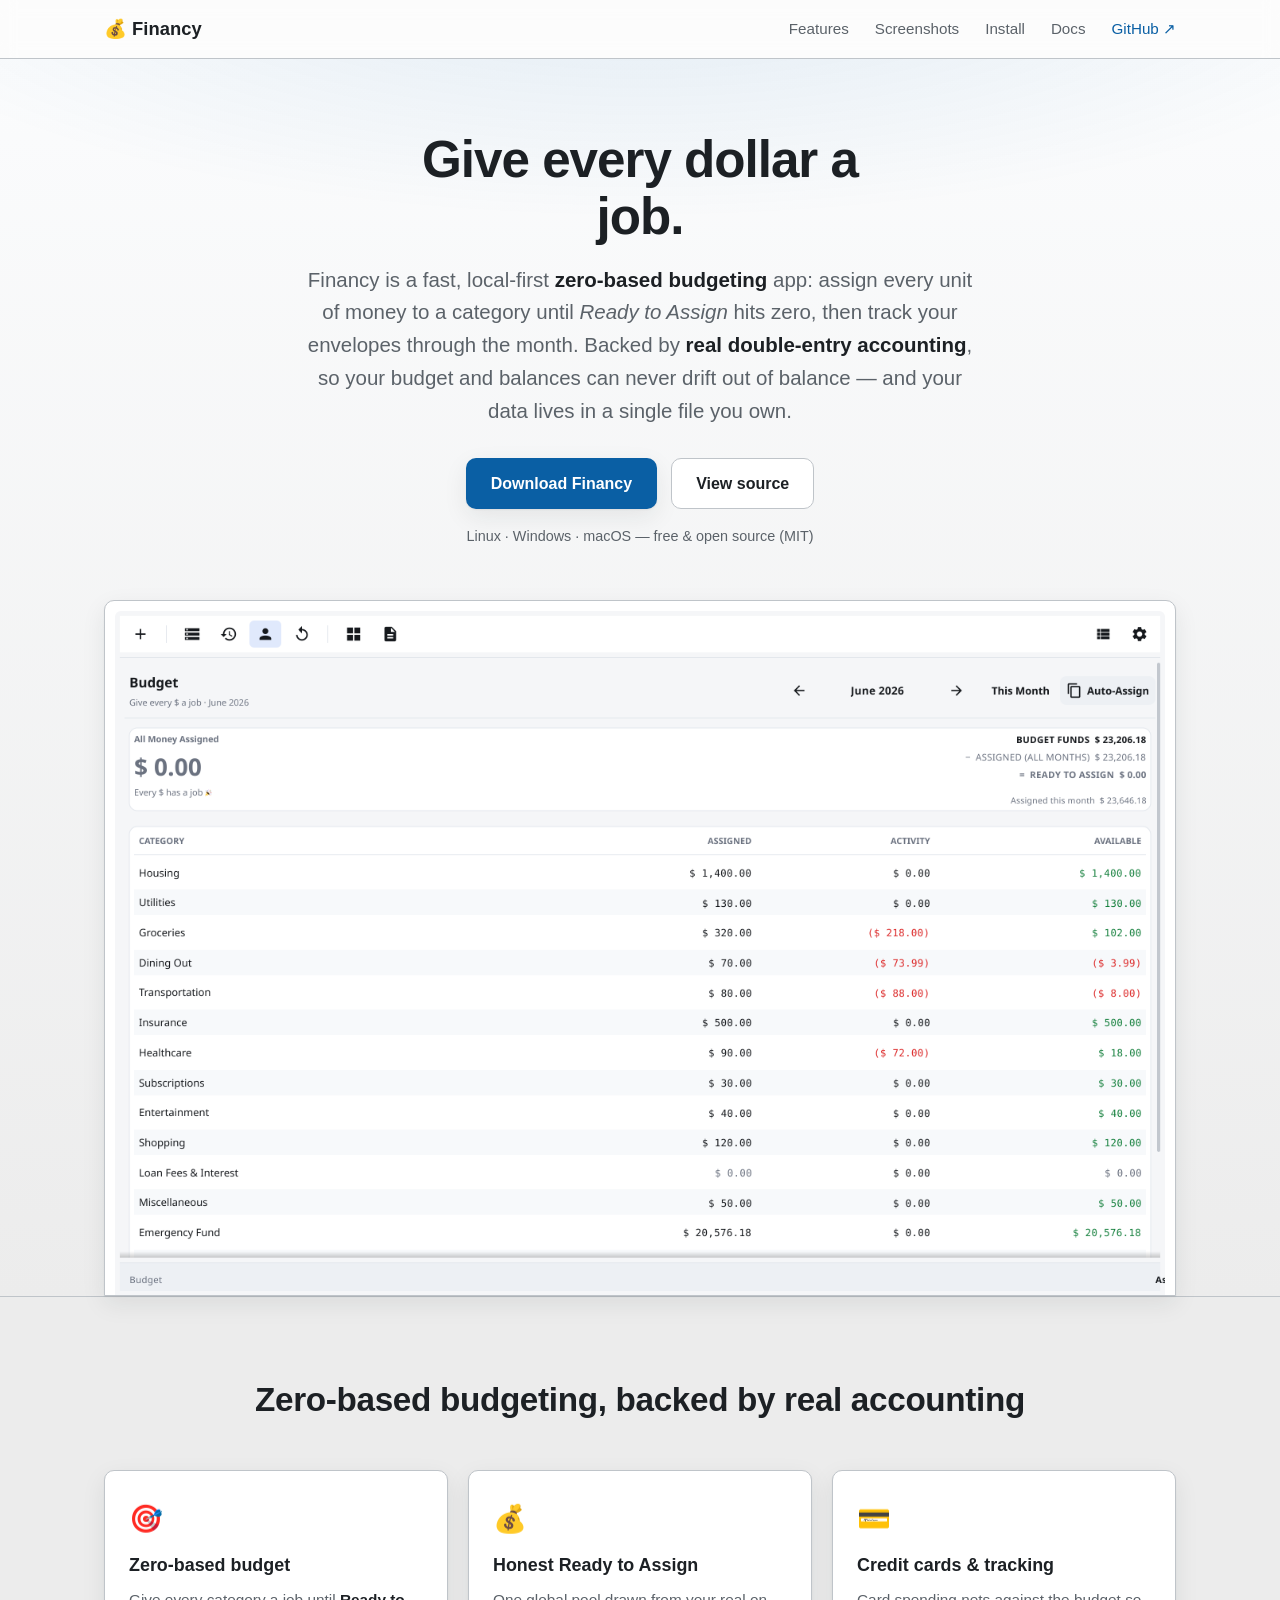
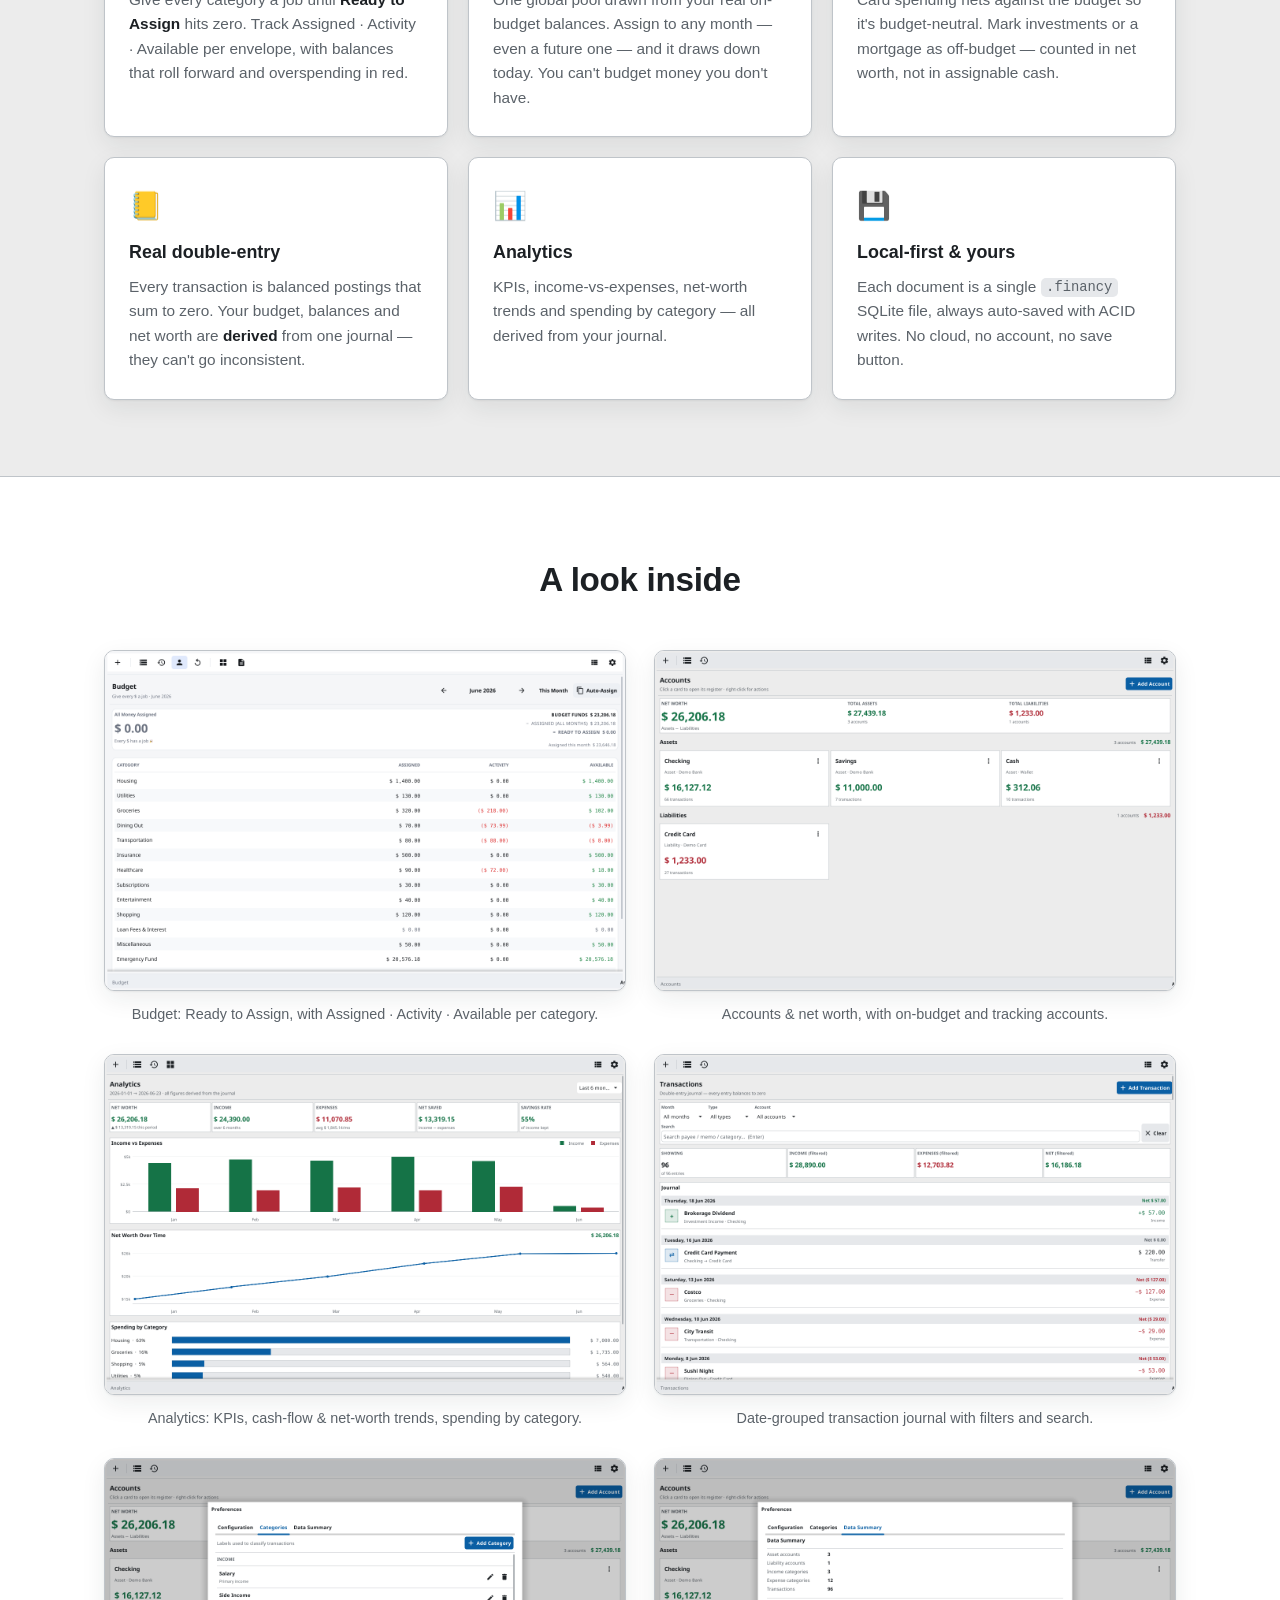
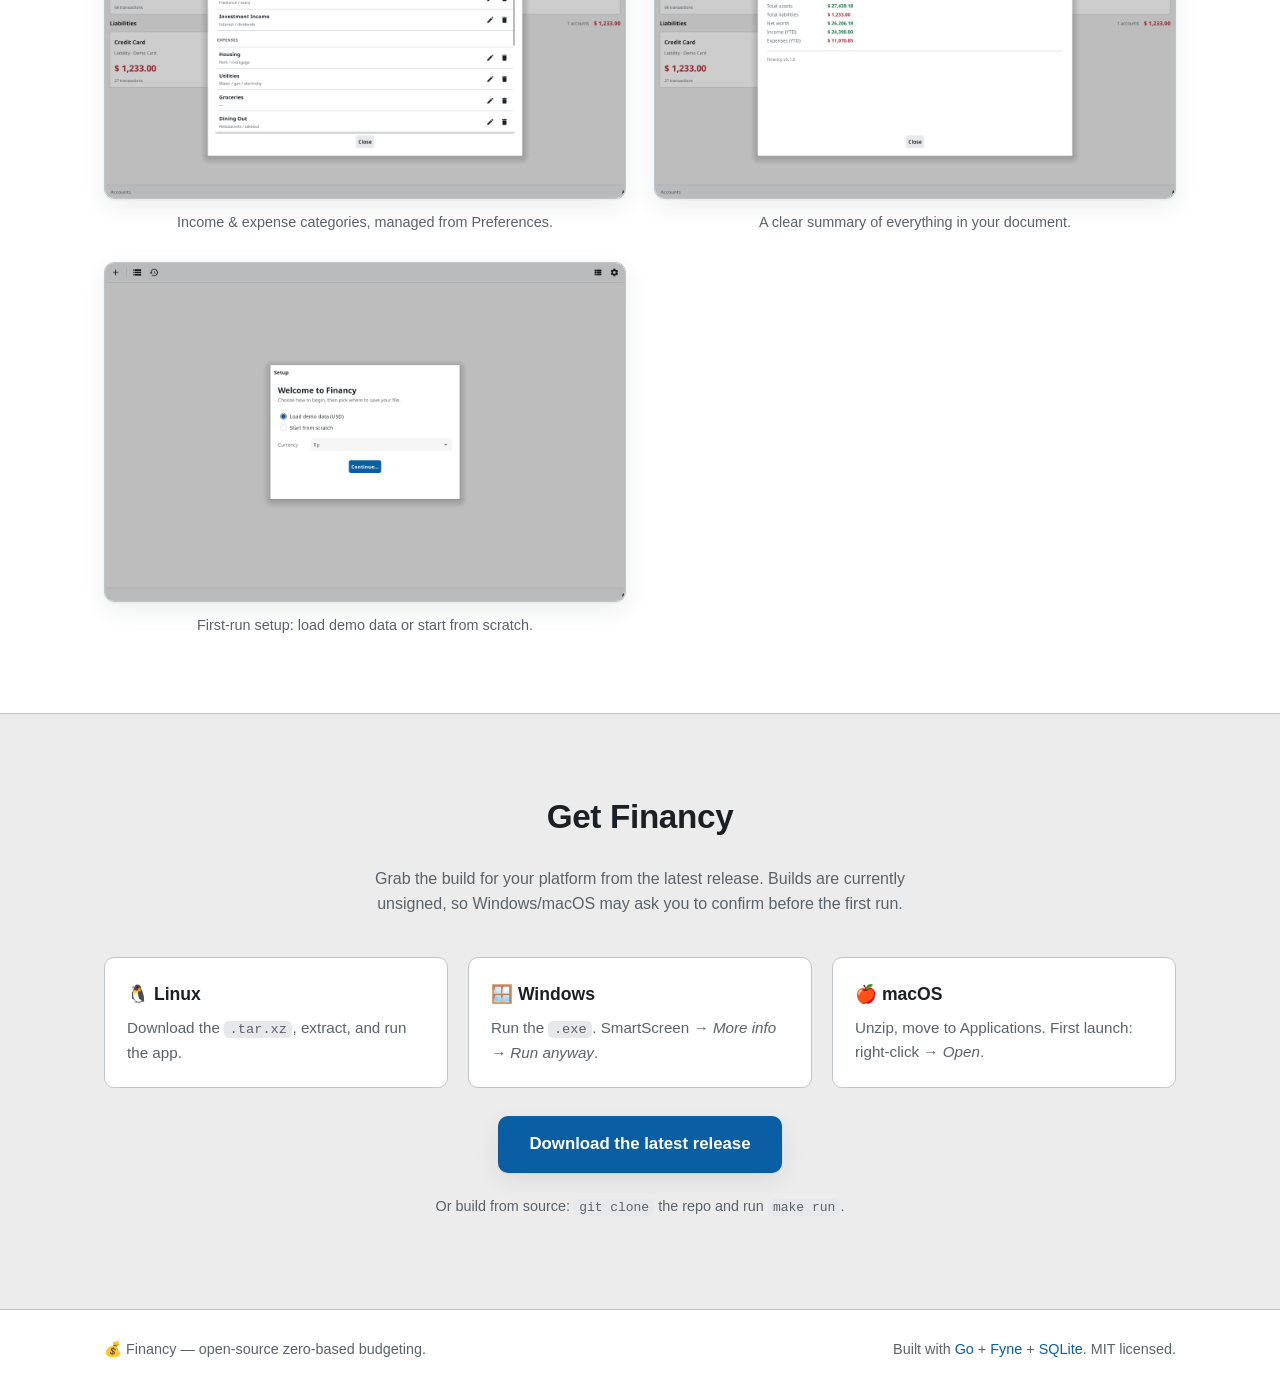
==== commit faa151fb: "Remove Reports Module Resolves #26" ====
--- a/site/index.html
+++ b/site/index.html
@@ -83,8 +83,8 @@
           </article>
           <article class="card">
             <div class="ico">📊</div>
-            <h3>Analytics &amp; reports</h3>
-            <p>KPIs, income-vs-expenses, net-worth trends and spending by category, plus Income Statement, Balance Sheet and Cash Flow — all derived from your journal.</p>
+            <h3>Analytics</h3>
+            <p>KPIs, income-vs-expenses, net-worth trends and spending by category — all derived from your journal.</p>
           </article>
           <article class="card">
             <div class="ico">💾</div>
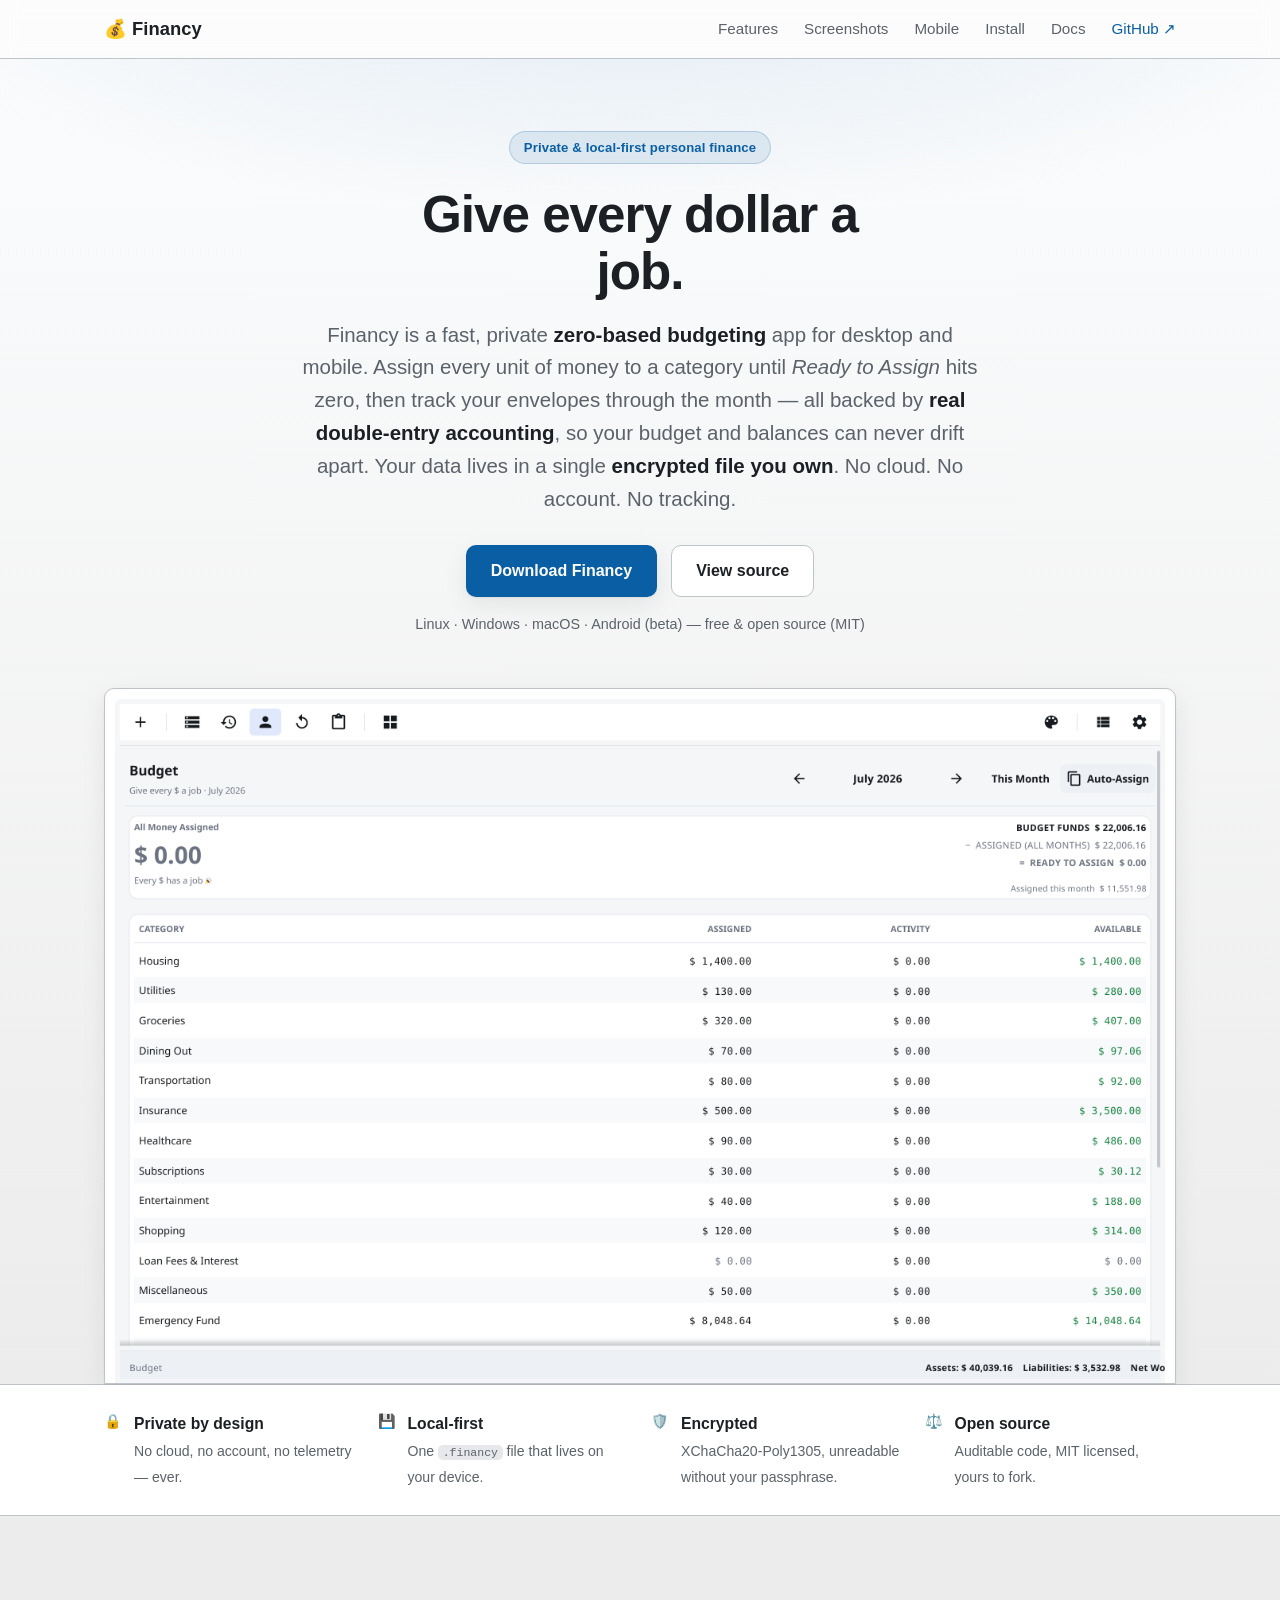
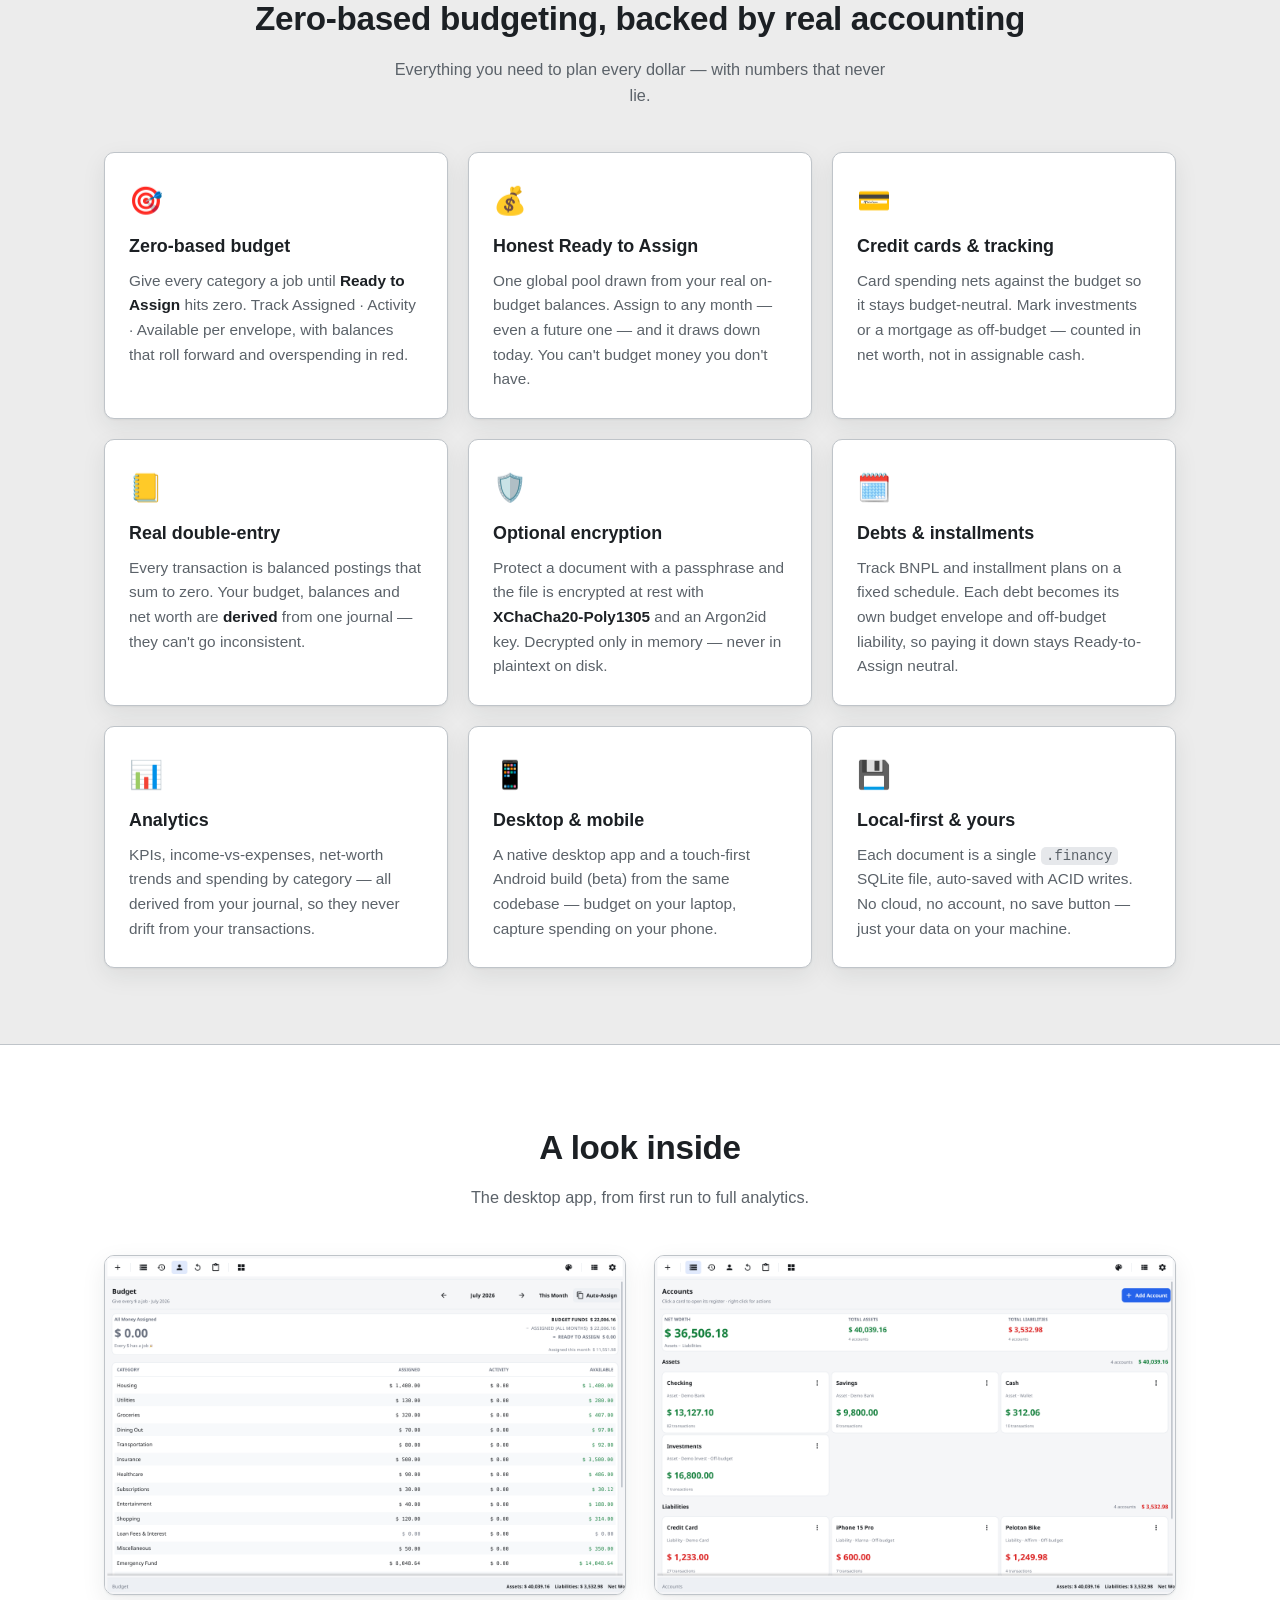
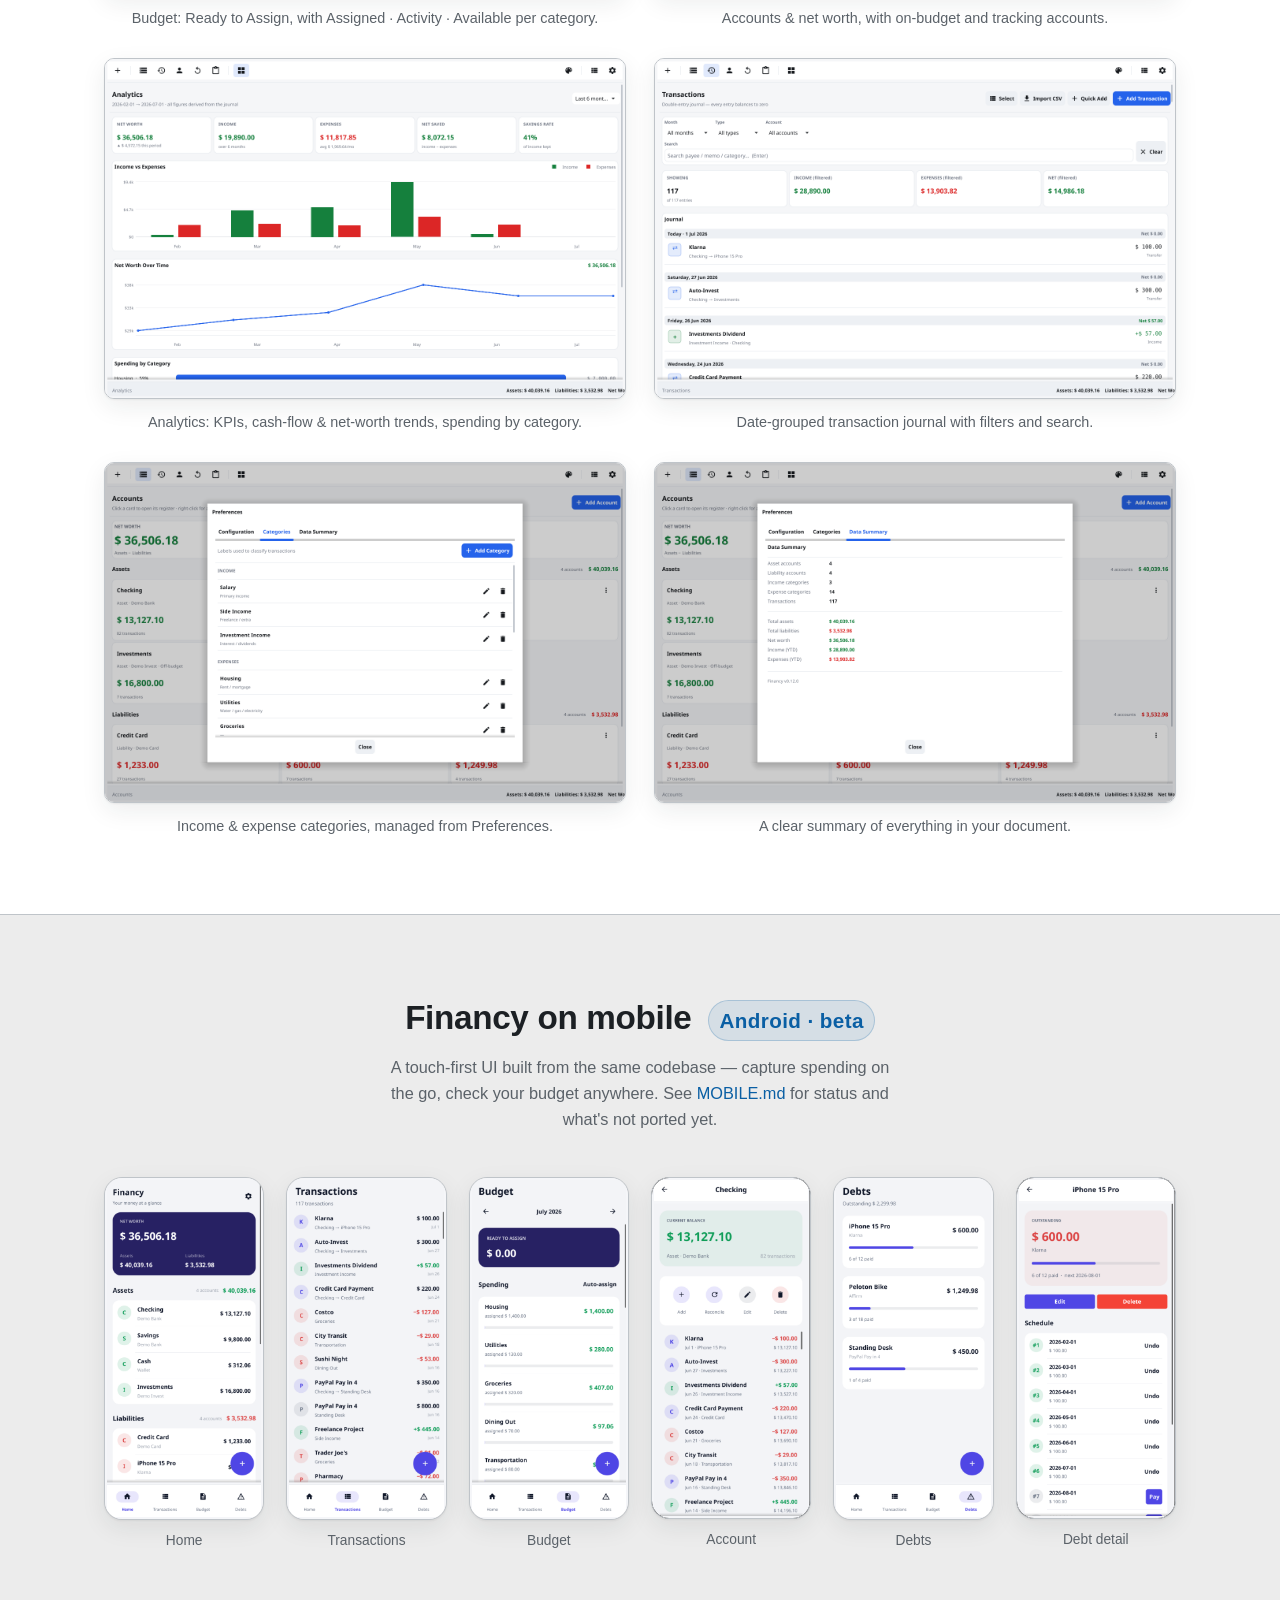
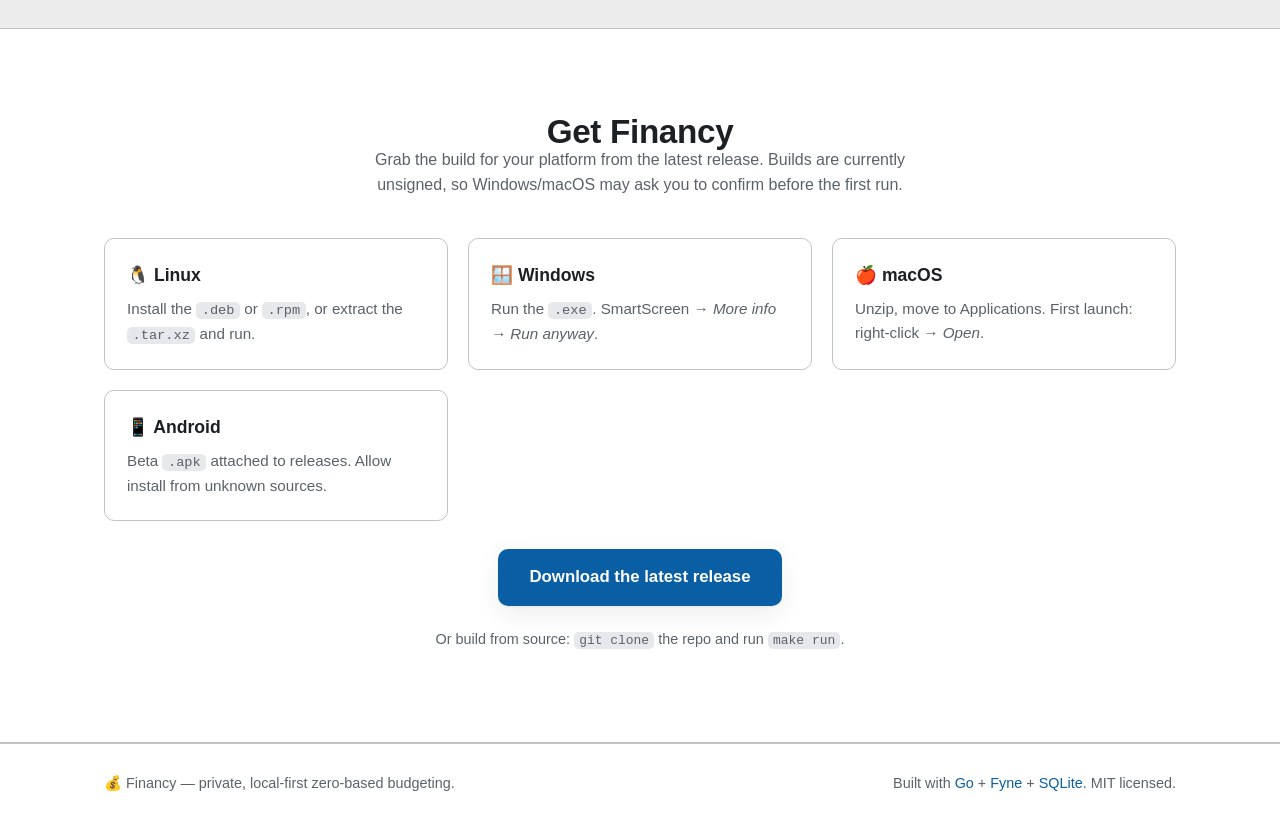
==== commit c7ad4aab: "feat(site): refresh landing page with privacy copy and mobile section Rewrite hero, meta, and OG cop" ====
--- a/site/index.html
+++ b/site/index.html
@@ -3,12 +3,12 @@
 <head>
   <meta charset="UTF-8" />
   <meta name="viewport" content="width=device-width, initial-scale=1.0" />
-  <title>Financy — open-source zero-based budgeting for your desktop</title>
-  <meta name="description" content="Financy is a fast, local-first zero-based budgeting (ZBB) app. Give every dollar a job until Ready to Assign hits zero — backed by real double-entry accounting so the numbers never lie. Your data lives in a single file you own." />
+  <title>Financy — private, local-first zero-based budgeting for desktop &amp; mobile</title>
+  <meta name="description" content="Financy is a fast, private, local-first zero-based budgeting app for desktop and mobile. Give every dollar a job, backed by real double-entry accounting. Your data stays in a single encrypted file you own — no cloud, no account, no tracking. Open source, MIT licensed." />
 
   <!-- Open Graph / social preview -->
-  <meta property="og:title" content="Financy — open-source zero-based budgeting (ZBB)" />
-  <meta property="og:description" content="Give every dollar a job. A local-first zero-based budget backed by real double-entry accounting. Your data, in a single file you own." />
+  <meta property="og:title" content="Financy — private, local-first zero-based budgeting" />
+  <meta property="og:description" content="Give every dollar a job. A private, local-first zero-based budget backed by real double-entry accounting. Your data, in a single encrypted file you own. Open source, MIT." />
   <meta property="og:type" content="website" />
   <meta property="og:image" content="screenshots/budget.png" />
 
@@ -22,6 +22,7 @@
       <nav class="nav">
         <a href="#features">Features</a>
         <a href="#screens">Screenshots</a>
+        <a href="#mobile">Mobile</a>
         <a href="#install">Install</a>
         <a href="docs/">Docs</a>
         <a class="ghlink" href="https://github.com/raihanstark/financy" target="_blank" rel="noopener">GitHub ↗</a>
@@ -33,13 +34,15 @@
     <!-- Hero -->
     <section class="hero">
       <div class="wrap hero-inner">
+        <span class="eyebrow">Private &amp; local-first personal finance</span>
         <h1>Give every dollar a job.</h1>
         <p class="lede">
-          Financy is a fast, local-first <strong>zero-based budgeting</strong> app:
-          assign every unit of money to a category until <em>Ready to Assign</em> hits
-          zero, then track your envelopes through the month. Backed by
-          <strong>real double-entry accounting</strong>, so your budget and balances
-          can never drift out of balance — and your data lives in a single file you own.
+          Financy is a fast, private <strong>zero-based budgeting</strong> app for
+          desktop and mobile. Assign every unit of money to a category until
+          <em>Ready to Assign</em> hits zero, then track your envelopes through the
+          month — all backed by <strong>real double-entry accounting</strong>, so your
+          budget and balances can never drift apart. Your data lives in a single
+          <strong>encrypted file you own</strong>. No cloud. No account. No tracking.
         </p>
         <div class="cta">
           <a class="btn btn-primary" href="https://github.com/raihanstark/financy/releases/latest" target="_blank" rel="noopener">
@@ -49,9 +52,43 @@
             View source
           </a>
         </div>
-        <p class="platforms">Linux · Windows · macOS — free &amp; open source (MIT)</p>
+        <p class="platforms">Linux · Windows · macOS · Android (beta) — free &amp; open source (MIT)</p>
         <div class="shot-frame">
           <img src="screenshots/budget.png" alt="Financy zero-based budget with Ready to Assign and category envelopes" width="1100" loading="eager" />
+        </div>
+      </div>
+    </section>
+
+    <!-- Values / trust strip -->
+    <section class="values">
+      <div class="wrap values-grid">
+        <div class="value">
+          <span class="value-ico">🔒</span>
+          <div>
+            <strong>Private by design</strong>
+            <span>No cloud, no account, no telemetry — ever.</span>
+          </div>
+        </div>
+        <div class="value">
+          <span class="value-ico">💾</span>
+          <div>
+            <strong>Local-first</strong>
+            <span>One <code>.financy</code> file that lives on your device.</span>
+          </div>
+        </div>
+        <div class="value">
+          <span class="value-ico">🛡️</span>
+          <div>
+            <strong>Encrypted</strong>
+            <span>XChaCha20-Poly1305, unreadable without your passphrase.</span>
+          </div>
+        </div>
+        <div class="value">
+          <span class="value-ico">⚖️</span>
+          <div>
+            <strong>Open source</strong>
+            <span>Auditable code, MIT licensed, yours to fork.</span>
+          </div>
         </div>
       </div>
     </section>
@@ -60,6 +97,7 @@
     <section id="features" class="section">
       <div class="wrap">
         <h2 class="section-title">Zero-based budgeting, backed by real accounting</h2>
+        <p class="section-sub">Everything you need to plan every dollar — with numbers that never lie.</p>
         <div class="grid">
           <article class="card">
             <div class="ico">🎯</div>
@@ -74,7 +112,7 @@
           <article class="card">
             <div class="ico">💳</div>
             <h3>Credit cards &amp; tracking</h3>
-            <p>Card spending nets against the budget so it's budget-neutral. Mark investments or a mortgage as off-budget — counted in net worth, not in assignable cash.</p>
+            <p>Card spending nets against the budget so it stays budget-neutral. Mark investments or a mortgage as off-budget — counted in net worth, not in assignable cash.</p>
           </article>
           <article class="card">
             <div class="ico">📒</div>
@@ -82,14 +120,29 @@
             <p>Every transaction is balanced postings that sum to zero. Your budget, balances and net worth are <em>derived</em> from one journal — they can't go inconsistent.</p>
           </article>
           <article class="card">
+            <div class="ico">🛡️</div>
+            <h3>Optional encryption</h3>
+            <p>Protect a document with a passphrase and the file is encrypted at rest with <em>XChaCha20-Poly1305</em> and an Argon2id key. Decrypted only in memory — never in plaintext on disk.</p>
+          </article>
+          <article class="card">
+            <div class="ico">🗓️</div>
+            <h3>Debts &amp; installments</h3>
+            <p>Track BNPL and installment plans on a fixed schedule. Each debt becomes its own budget envelope and off-budget liability, so paying it down stays Ready-to-Assign neutral.</p>
+          </article>
+          <article class="card">
             <div class="ico">📊</div>
             <h3>Analytics</h3>
-            <p>KPIs, income-vs-expenses, net-worth trends and spending by category — all derived from your journal.</p>
+            <p>KPIs, income-vs-expenses, net-worth trends and spending by category — all derived from your journal, so they never drift from your transactions.</p>
+          </article>
+          <article class="card">
+            <div class="ico">📱</div>
+            <h3>Desktop &amp; mobile</h3>
+            <p>A native desktop app and a touch-first Android build (beta) from the same codebase — budget on your laptop, capture spending on your phone.</p>
           </article>
           <article class="card">
             <div class="ico">💾</div>
             <h3>Local-first &amp; yours</h3>
-            <p>Each document is a single <code>.financy</code> SQLite file, always auto-saved with ACID writes. No cloud, no account, no save button.</p>
+            <p>Each document is a single <code>.financy</code> SQLite file, auto-saved with ACID writes. No cloud, no account, no save button — just your data on your machine.</p>
           </article>
         </div>
       </div>
@@ -99,6 +152,7 @@
     <section id="screens" class="section section-alt">
       <div class="wrap">
         <h2 class="section-title">A look inside</h2>
+        <p class="section-sub">The desktop app, from first run to full analytics.</p>
         <div class="shots">
           <figure class="shot">
             <img src="screenshots/budget.png" alt="Zero-based budget" loading="lazy" />
@@ -124,16 +178,51 @@
             <img src="screenshots/data-summary.png" alt="Data summary" loading="lazy" />
             <figcaption>A clear summary of everything in your document.</figcaption>
           </figure>
-          <figure class="shot">
-            <img src="screenshots/setup.png" alt="First-run setup" loading="lazy" />
-            <figcaption>First-run setup: load demo data or start from scratch.</figcaption>
+        </div>
+      </div>
+    </section>
+
+    <!-- Mobile -->
+    <section id="mobile" class="section">
+      <div class="wrap">
+        <h2 class="section-title">Financy on mobile <span class="badge">Android · beta</span></h2>
+        <p class="section-sub">
+          A touch-first UI built from the same codebase — capture spending on the go,
+          check your budget anywhere. See
+          <a href="https://github.com/raihanstark/financy/blob/main/MOBILE.md" target="_blank" rel="noopener">MOBILE.md</a>
+          for status and what's not ported yet.
+        </p>
+        <div class="phones">
+          <figure class="phone">
+            <img src="screenshots/mobile/home.png" alt="Mobile home" loading="lazy" />
+            <figcaption>Home</figcaption>
+          </figure>
+          <figure class="phone">
+            <img src="screenshots/mobile/transactions.png" alt="Mobile transactions" loading="lazy" />
+            <figcaption>Transactions</figcaption>
+          </figure>
+          <figure class="phone">
+            <img src="screenshots/mobile/budget.png" alt="Mobile budget" loading="lazy" />
+            <figcaption>Budget</figcaption>
+          </figure>
+          <figure class="phone">
+            <img src="screenshots/mobile/account.png" alt="Mobile account detail" loading="lazy" />
+            <figcaption>Account</figcaption>
+          </figure>
+          <figure class="phone">
+            <img src="screenshots/mobile/debts.png" alt="Mobile debts" loading="lazy" />
+            <figcaption>Debts</figcaption>
+          </figure>
+          <figure class="phone">
+            <img src="screenshots/mobile/debt.png" alt="Mobile debt detail" loading="lazy" />
+            <figcaption>Debt detail</figcaption>
           </figure>
         </div>
       </div>
     </section>
 
     <!-- Install -->
-    <section id="install" class="section">
+    <section id="install" class="section section-alt">
       <div class="wrap install-inner">
         <h2 class="section-title">Get Financy</h2>
         <p class="install-lede">
@@ -144,7 +233,7 @@
         <div class="install-grid">
           <div class="install-card">
             <h3>🐧 Linux</h3>
-            <p>Download the <code>.tar.xz</code>, extract, and run the app.</p>
+            <p>Install the <code>.deb</code> or <code>.rpm</code>, or extract the <code>.tar.xz</code> and run.</p>
           </div>
           <div class="install-card">
             <h3>🪟 Windows</h3>
@@ -153,6 +242,10 @@
           <div class="install-card">
             <h3>🍎 macOS</h3>
             <p>Unzip, move to Applications. First launch: right-click → <em>Open</em>.</p>
+          </div>
+          <div class="install-card">
+            <h3>📱 Android</h3>
+            <p>Beta <code>.apk</code> attached to releases. Allow install from unknown sources.</p>
           </div>
         </div>
 
@@ -170,7 +263,7 @@
 
   <footer class="footer">
     <div class="wrap footer-inner">
-      <span>💰 Financy — open-source zero-based budgeting.</span>
+      <span>💰 Financy — private, local-first zero-based budgeting.</span>
       <span>
         Built with <a href="https://go.dev" target="_blank" rel="noopener">Go</a> +
         <a href="https://fyne.io" target="_blank" rel="noopener">Fyne</a> +
--- a/site/style.css
+++ b/site/style.css
@@ -84,6 +84,19 @@
 .lede strong { color: var(--text); }
 .platforms { color: var(--text-dim); font-size: .9rem; margin-top: 16px; }
 
+.eyebrow {
+  display: inline-block;
+  color: var(--primary);
+  background: rgba(10, 95, 164, .10);
+  border: 1px solid rgba(10, 95, 164, .22);
+  border-radius: 999px;
+  padding: 5px 14px;
+  font-size: .82rem;
+  font-weight: 600;
+  letter-spacing: .01em;
+  margin-bottom: 22px;
+}
+
 .cta { display: flex; gap: 14px; justify-content: center; flex-wrap: wrap; }
 .cta-center { margin-top: 28px; }
 
@@ -124,6 +137,23 @@
   overflow: hidden;
 }
 .shot-frame img { display: block; width: 100%; height: auto; border-radius: 6px 6px 0 0; }
+
+/* ---- values / trust strip ---- */
+.values {
+  background: var(--surface);
+  border-bottom: 1px solid var(--border);
+  padding: 26px 0;
+}
+.values-grid {
+  display: grid;
+  grid-template-columns: repeat(4, 1fr);
+  gap: 22px;
+}
+.value { display: flex; gap: 12px; align-items: flex-start; }
+.value-ico { font-size: 1.5rem; line-height: 1.2; }
+.value strong { display: block; font-size: .98rem; margin-bottom: 2px; }
+.value span { color: var(--text-dim); font-size: .88rem; line-height: 1.45; }
+.value code { font-size: .82em; }
 
 /* ---- sections ---- */
 .section { padding: 76px 0; }
@@ -132,7 +162,27 @@
   font-size: clamp(1.5rem, 2.6vw, 2.1rem);
   letter-spacing: -.01em;
   text-align: center;
-  margin: 0 0 44px;
+  margin: 0 0 10px;
+}
+.section-sub {
+  text-align: center;
+  color: var(--text-dim);
+  max-width: 56ch;
+  margin: 0 auto 44px;
+  font-size: 1.02rem;
+}
+.badge {
+  display: inline-block;
+  vertical-align: middle;
+  font-size: .62em;
+  font-weight: 600;
+  color: var(--primary);
+  background: rgba(10, 95, 164, .10);
+  border: 1px solid rgba(10, 95, 164, .22);
+  border-radius: 999px;
+  padding: 3px 10px;
+  margin-left: 8px;
+  letter-spacing: .02em;
 }
 
 /* ---- feature grid ---- */
@@ -169,6 +219,24 @@
   box-shadow: var(--shadow);
 }
 .shot figcaption { color: var(--text-dim); font-size: .9rem; margin-top: 12px; text-align: center; }
+
+/* ---- mobile screenshots ---- */
+.phones {
+  display: grid;
+  grid-template-columns: repeat(6, 1fr);
+  gap: 22px;
+}
+.phone { margin: 0; }
+.phone img {
+  width: 100%;
+  height: auto;
+  display: block;
+  border: 1px solid var(--border);
+  border-radius: 18px;
+  box-shadow: var(--shadow);
+  background: #000;
+}
+.phone figcaption { color: var(--text-dim); font-size: .86rem; margin-top: 10px; text-align: center; font-weight: 500; }
 
 /* ---- install ---- */
 .install-inner { text-align: center; }
@@ -201,14 +269,20 @@
 }
 
 /* ---- responsive ---- */
+@media (max-width: 980px) {
+  .phones { grid-template-columns: repeat(3, 1fr); }
+}
 @media (max-width: 860px) {
   .grid { grid-template-columns: 1fr 1fr; }
-  .install-grid { grid-template-columns: 1fr; }
+  .install-grid { grid-template-columns: 1fr 1fr; }
+  .values-grid { grid-template-columns: 1fr 1fr; }
 }
 @media (max-width: 620px) {
   .nav { gap: 16px; }
   .nav a:not(.ghlink) { display: none; }
   .grid, .shots { grid-template-columns: 1fr; }
+  .install-grid { grid-template-columns: 1fr; }
+  .phones { grid-template-columns: repeat(2, 1fr); }
   .section { padding: 56px 0; }
   .hero { padding-top: 52px; }
 }
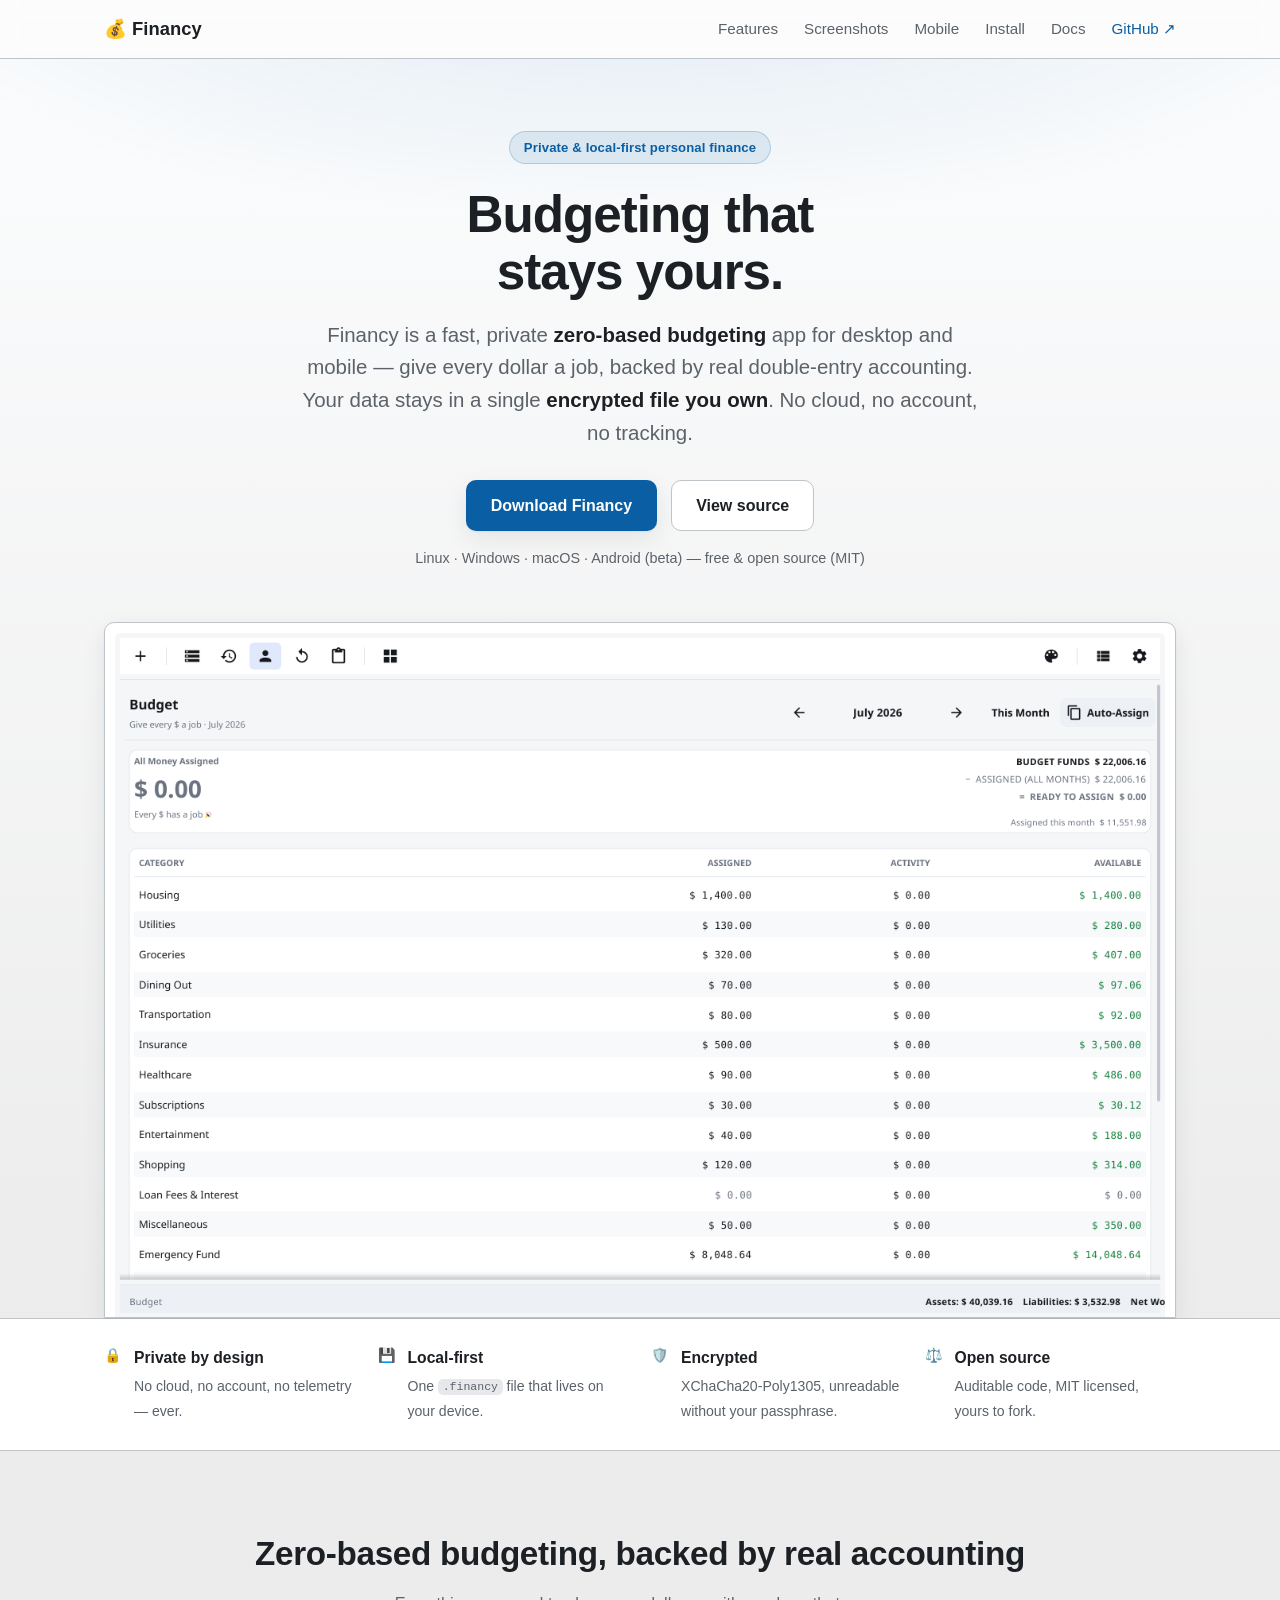
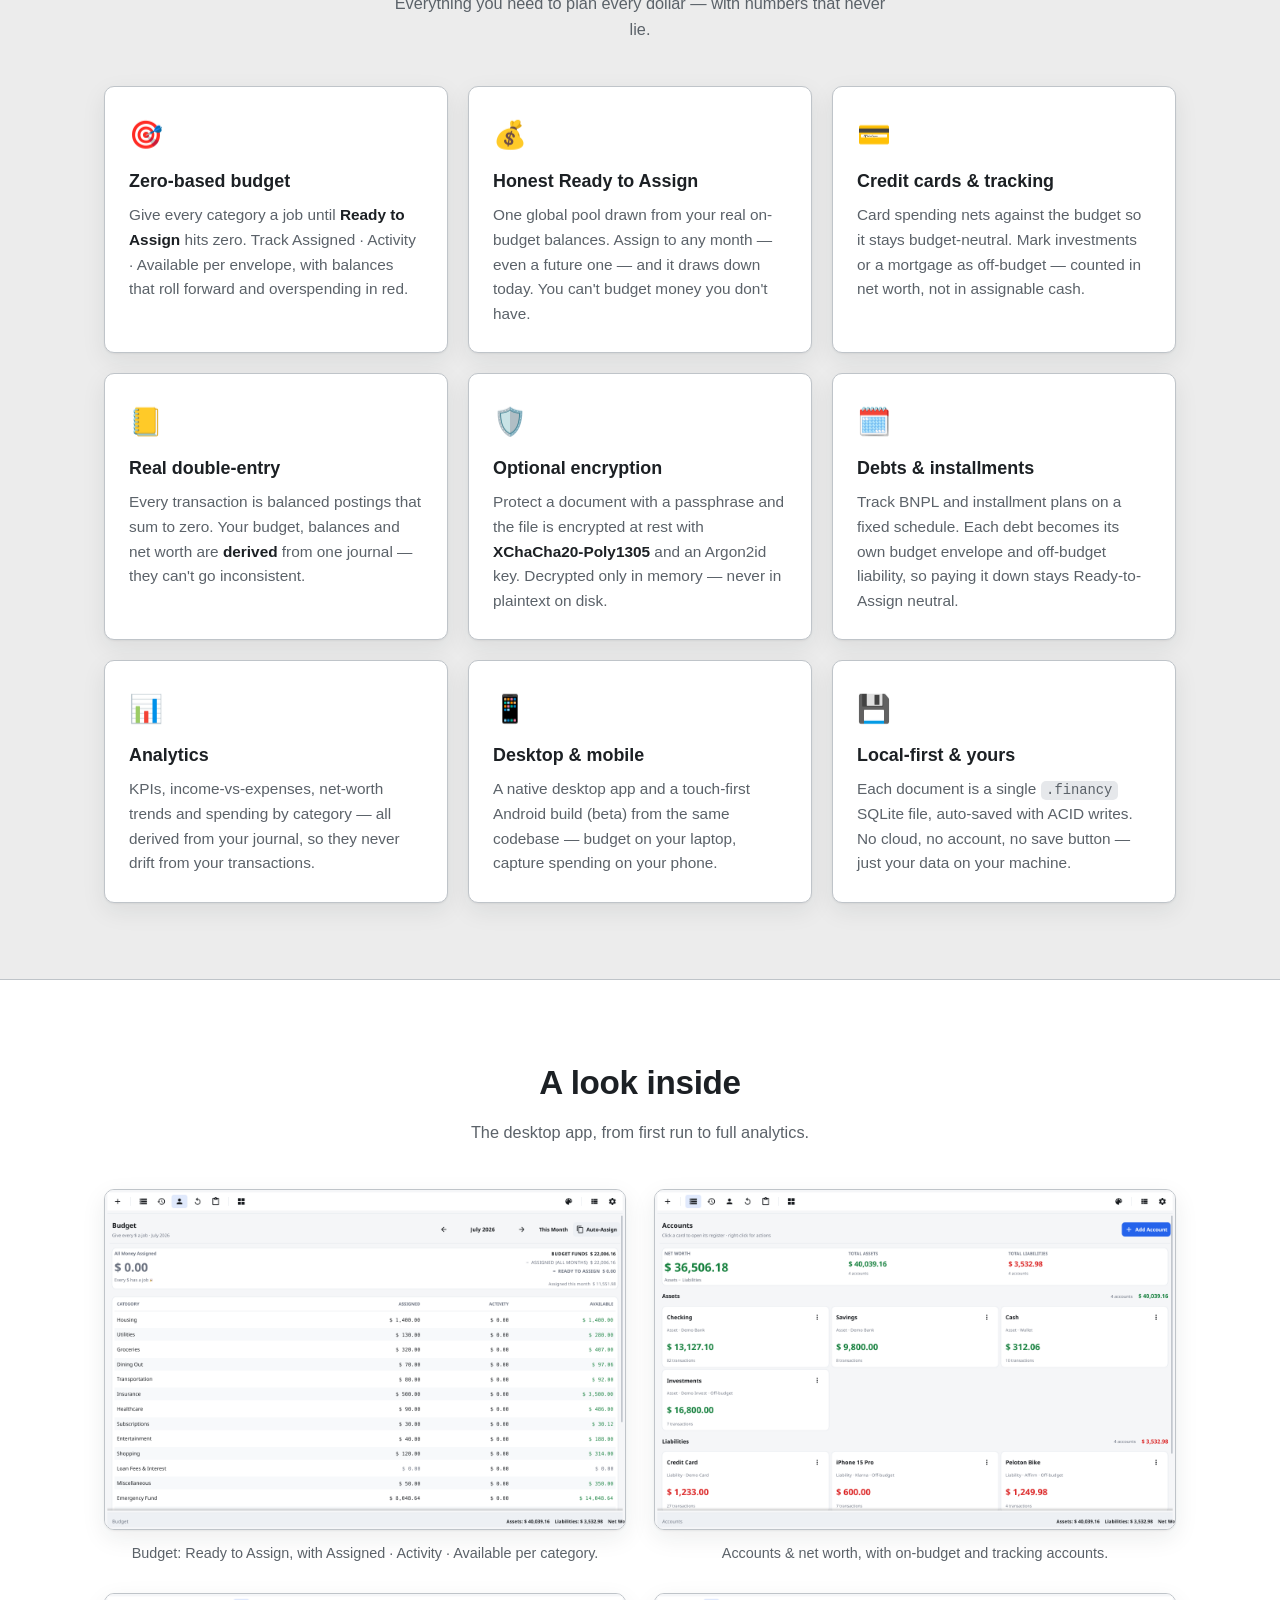
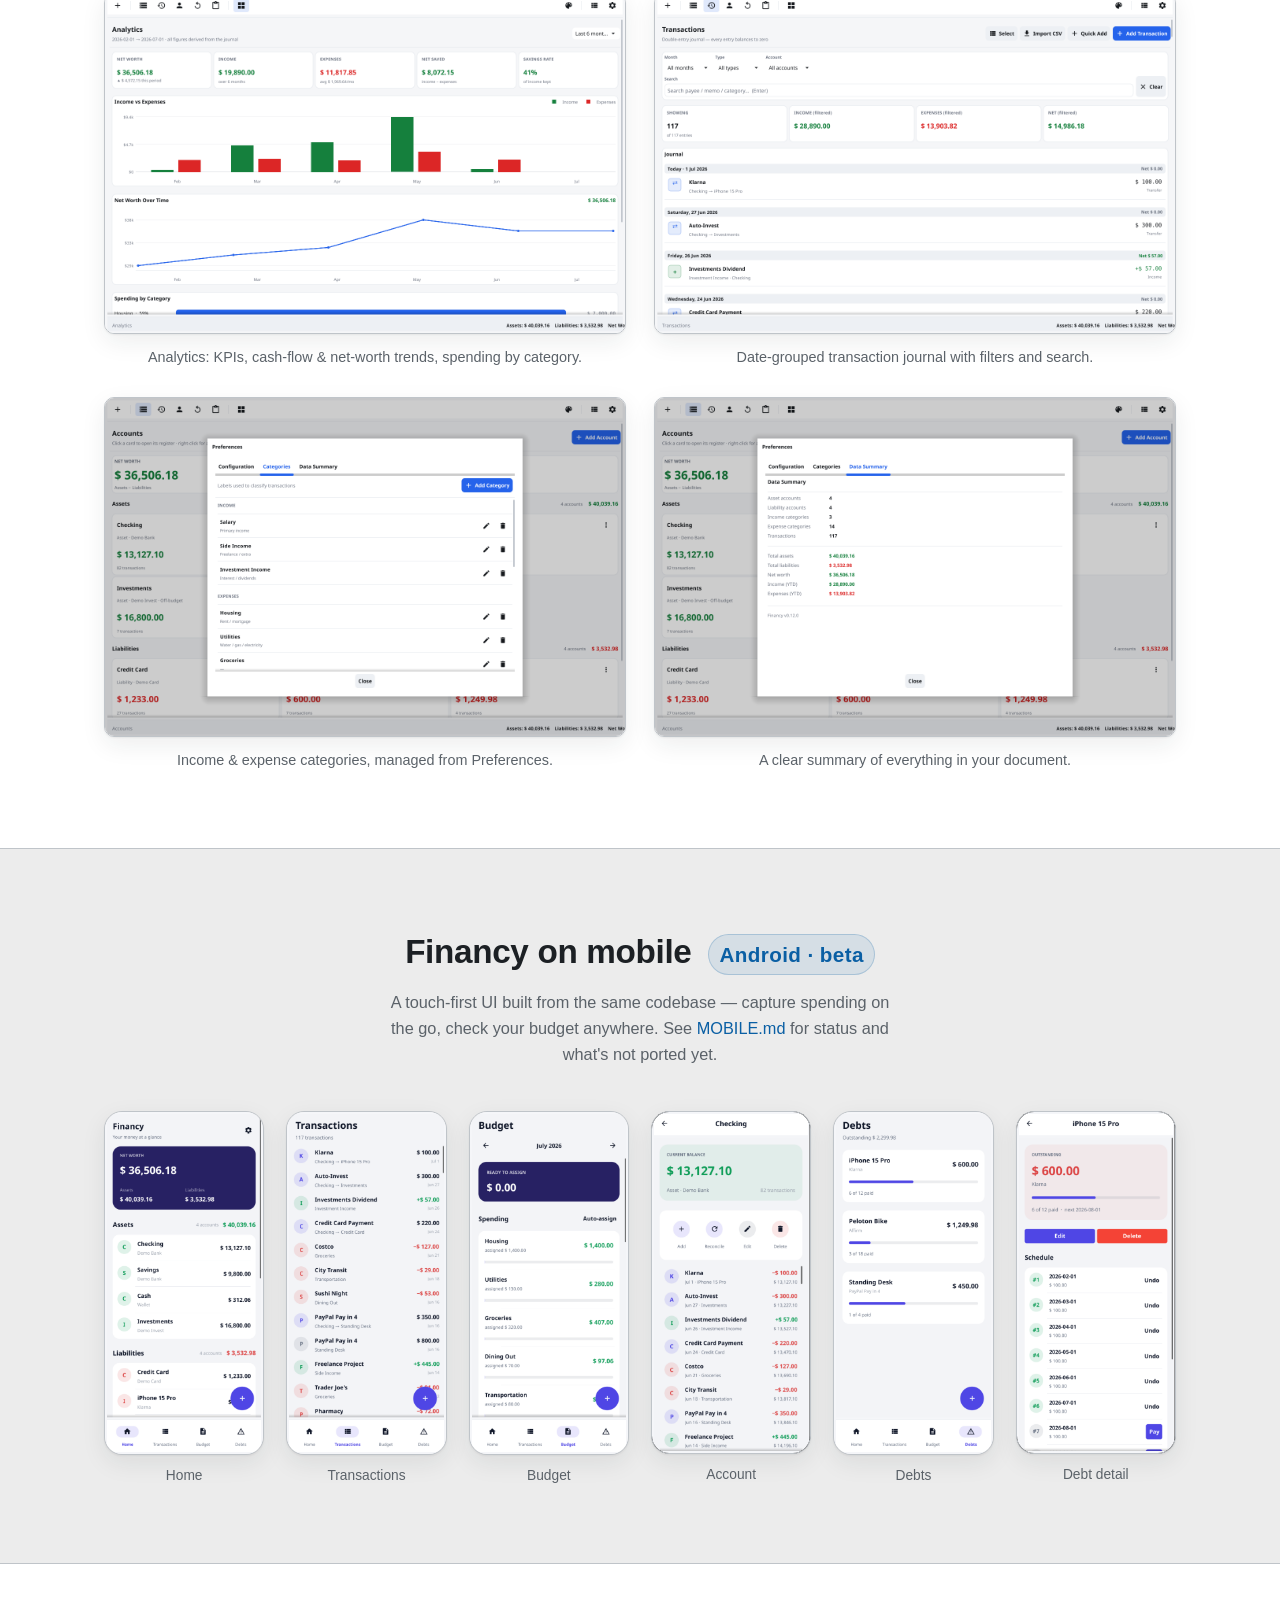
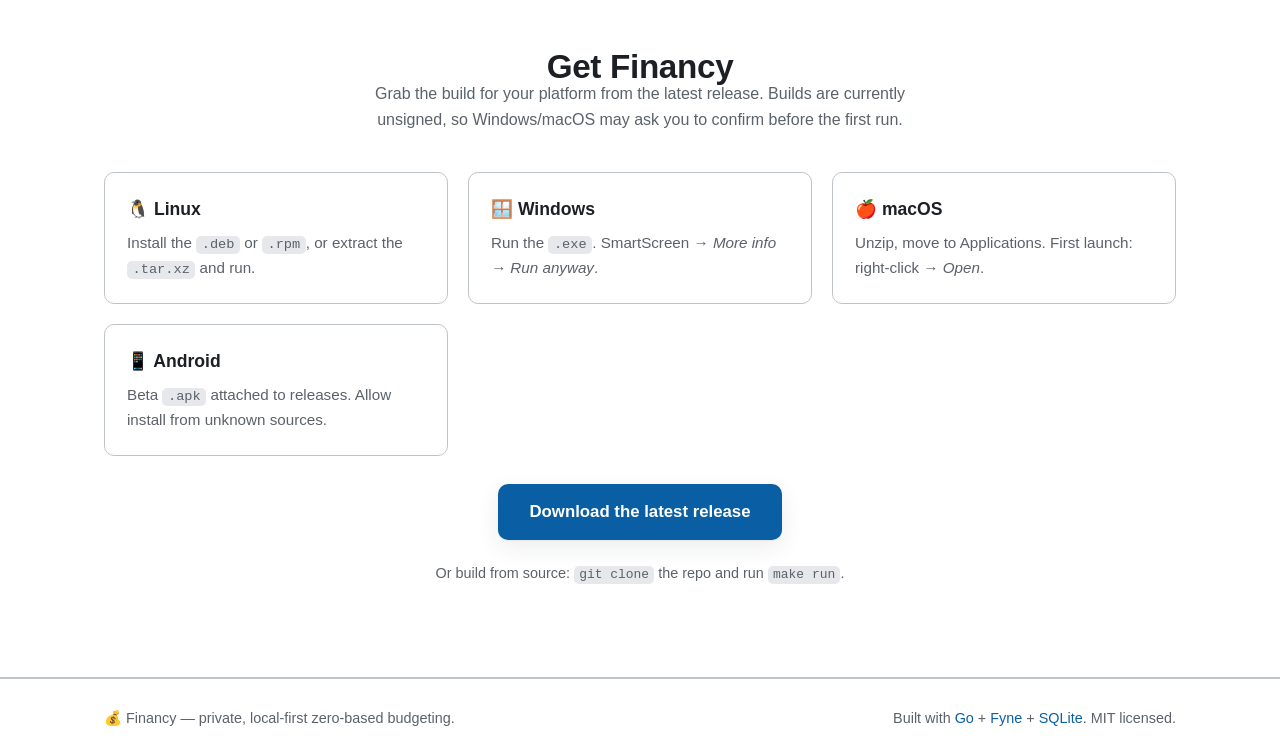
==== commit c290d4dd: "docs(site): tighten hero copy on landing page Replace hero headline "Give every dollar a job." with " ====
--- a/site/index.html
+++ b/site/index.html
@@ -35,14 +35,12 @@
     <section class="hero">
       <div class="wrap hero-inner">
         <span class="eyebrow">Private &amp; local-first personal finance</span>
-        <h1>Give every dollar a job.</h1>
+        <h1>Budgeting that stays yours.</h1>
         <p class="lede">
           Financy is a fast, private <strong>zero-based budgeting</strong> app for
-          desktop and mobile. Assign every unit of money to a category until
-          <em>Ready to Assign</em> hits zero, then track your envelopes through the
-          month — all backed by <strong>real double-entry accounting</strong>, so your
-          budget and balances can never drift apart. Your data lives in a single
-          <strong>encrypted file you own</strong>. No cloud. No account. No tracking.
+          desktop and mobile — give every dollar a job, backed by real
+          double-entry accounting. Your data stays in a single
+          <strong>encrypted file you own</strong>. No cloud, no account, no tracking.
         </p>
         <div class="cta">
           <a class="btn btn-primary" href="https://github.com/raihanstark/financy/releases/latest" target="_blank" rel="noopener">
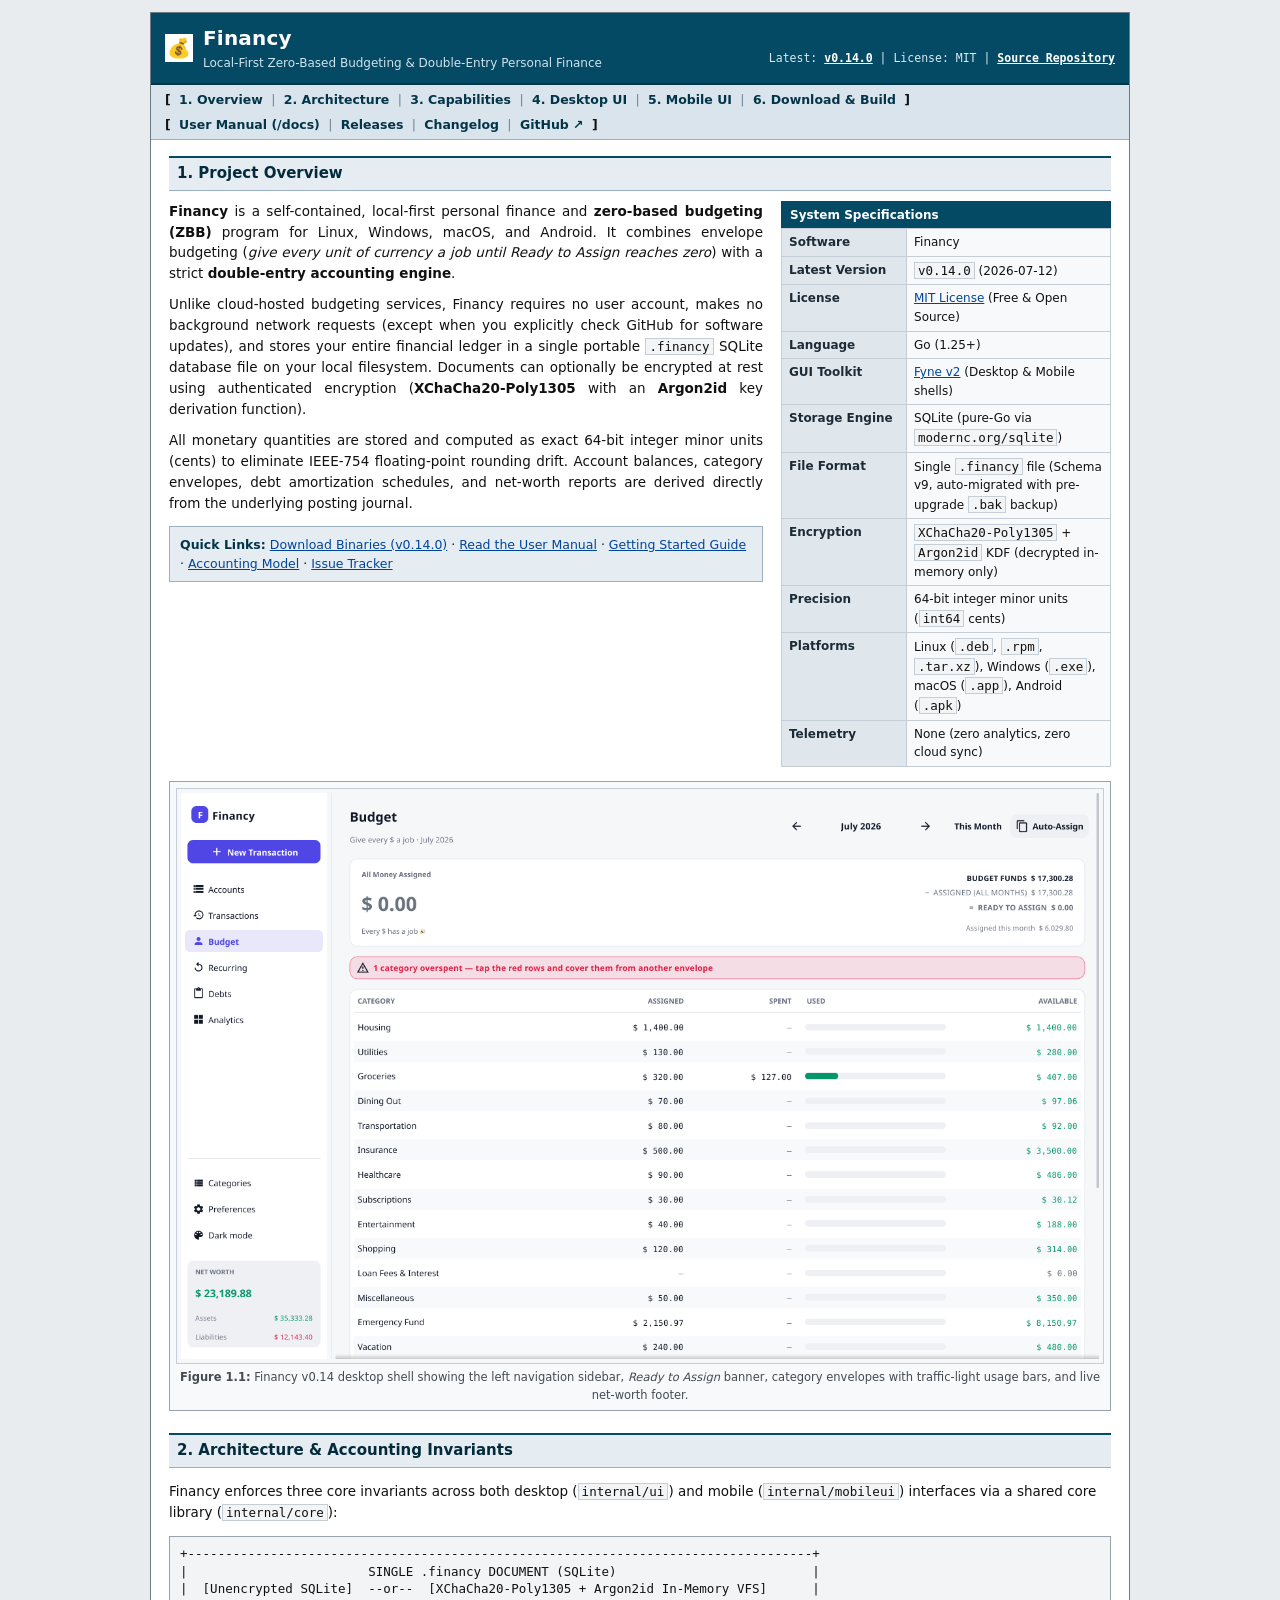
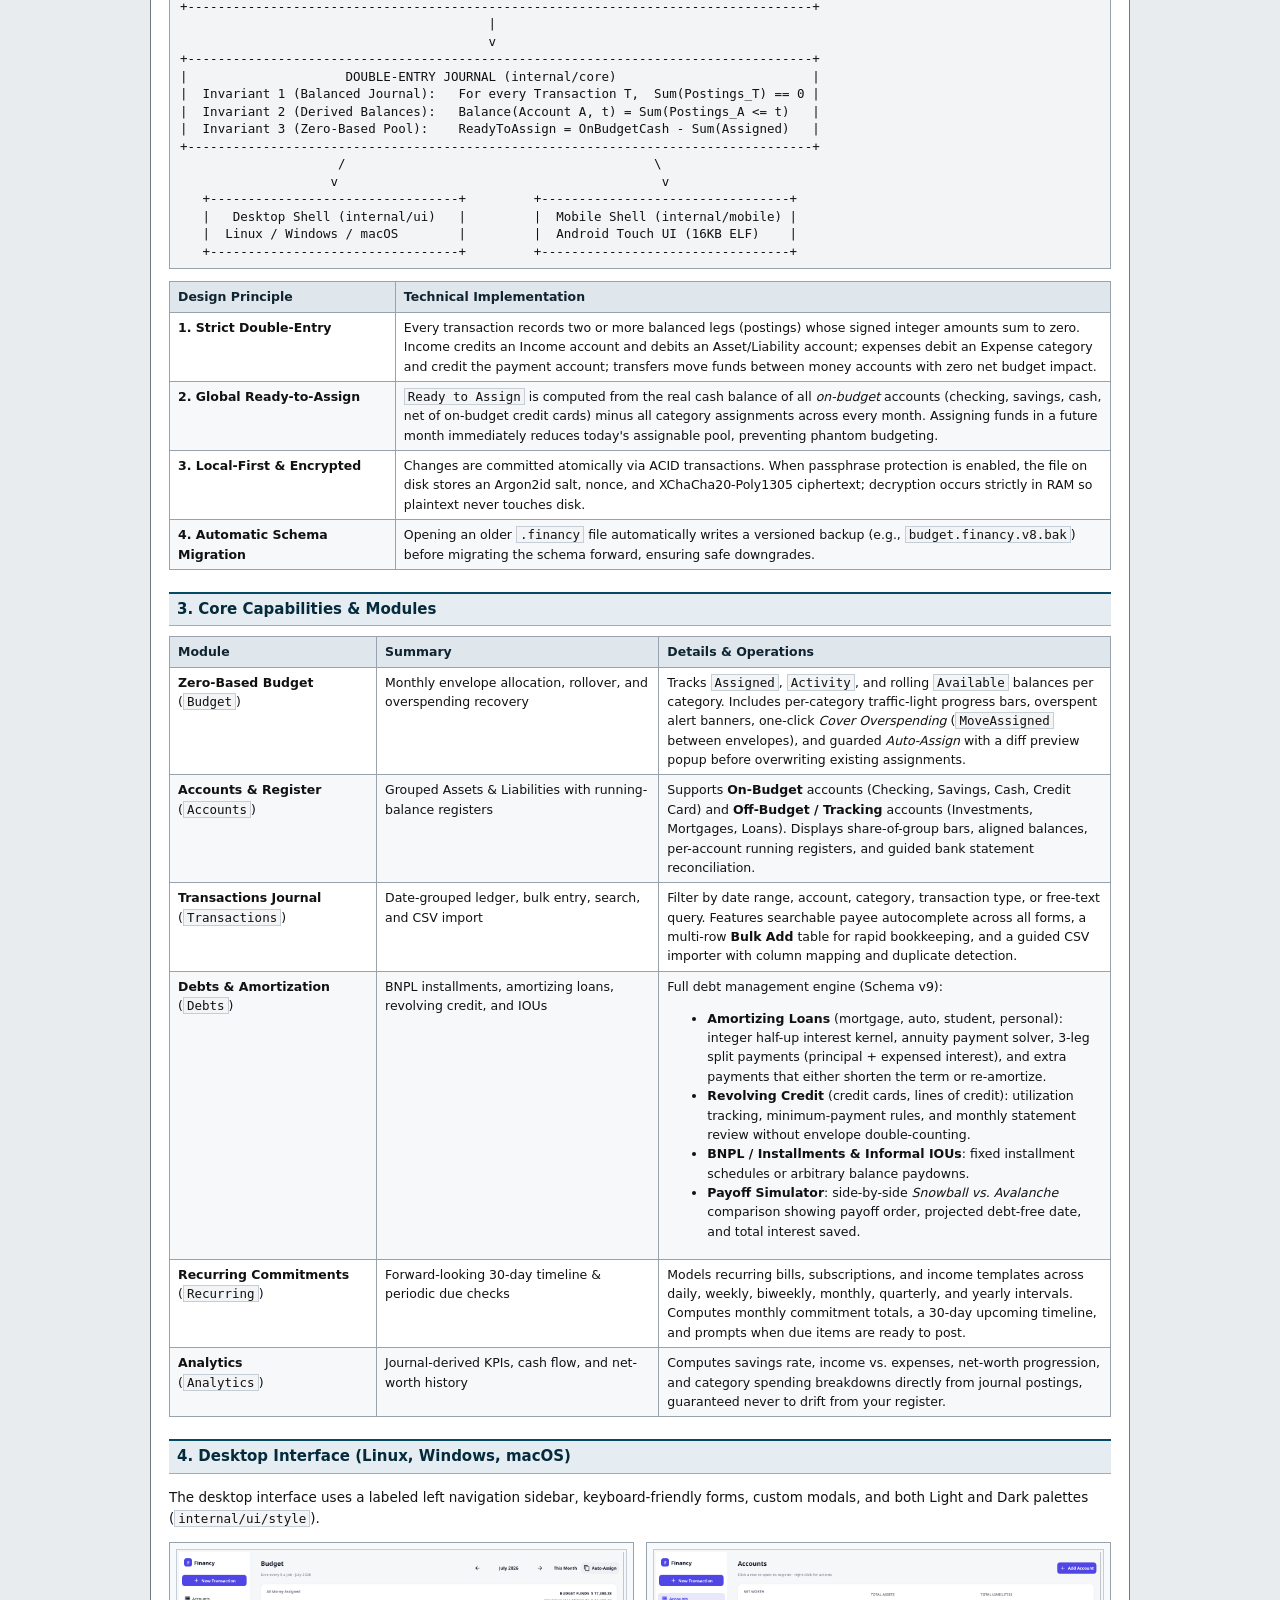
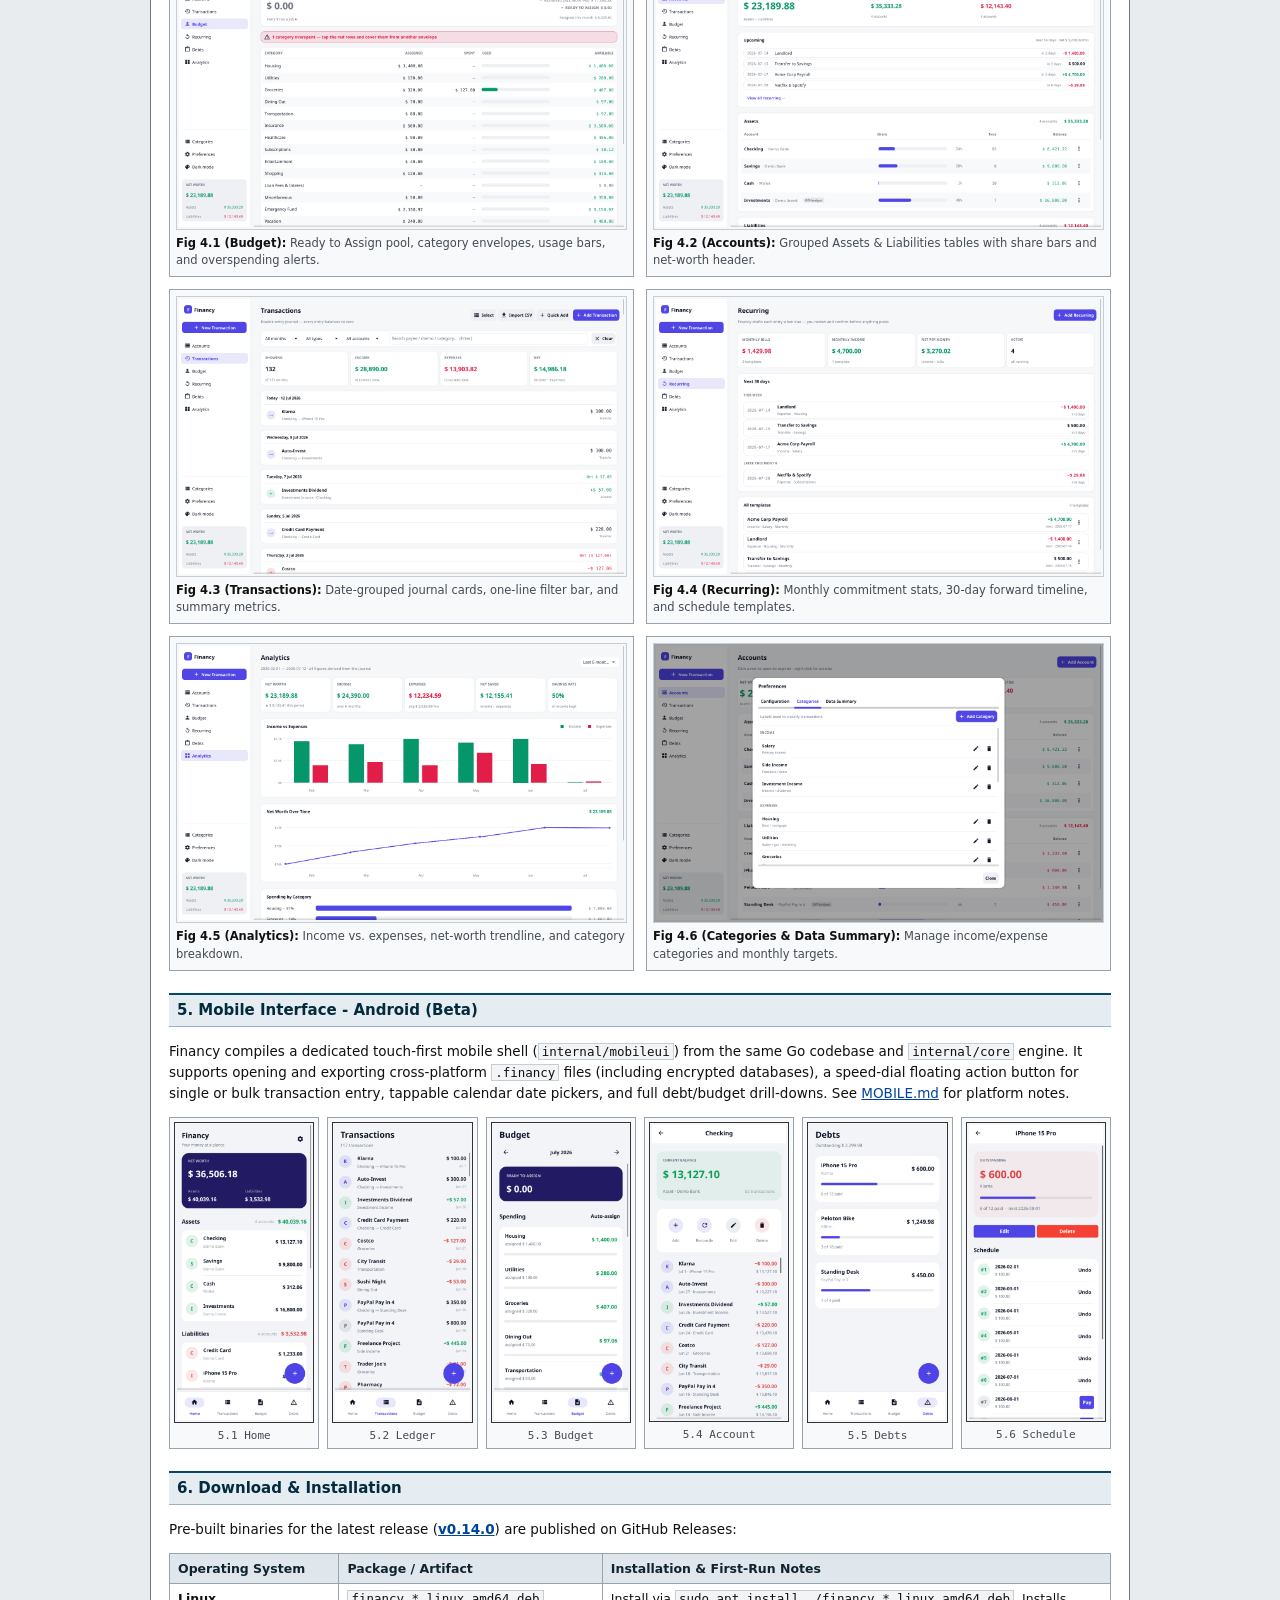
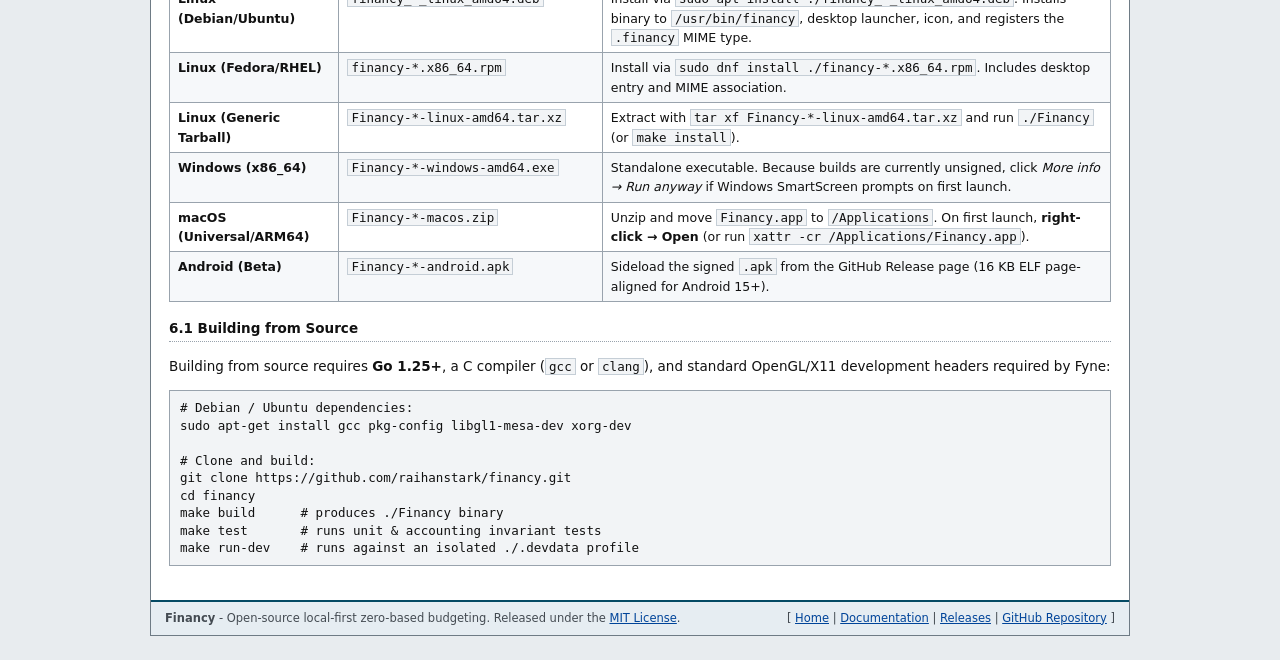
==== commit c1d428f5: "Redesign landing page and docs in classic open-source style" ====
--- a/site/index.html
+++ b/site/index.html
@@ -3,12 +3,11 @@
 <head>
   <meta charset="UTF-8" />
   <meta name="viewport" content="width=device-width, initial-scale=1.0" />
-  <title>Financy — private, local-first zero-based budgeting for desktop &amp; mobile</title>
-  <meta name="description" content="Financy is a fast, private, local-first zero-based budgeting app for desktop and mobile. Give every dollar a job, backed by real double-entry accounting. Your data stays in a single encrypted file you own — no cloud, no account, no tracking. Open source, MIT licensed." />
-
-  <!-- Open Graph / social preview -->
-  <meta property="og:title" content="Financy — private, local-first zero-based budgeting" />
-  <meta property="og:description" content="Give every dollar a job. A private, local-first zero-based budget backed by real double-entry accounting. Your data, in a single encrypted file you own. Open source, MIT." />
+  <title>Financy - Local-First Zero-Based Budgeting &amp; Double-Entry Accounting</title>
+  <meta name="description" content="Financy is a free, open-source, local-first zero-based budgeting (ZBB) application for desktop and Android backed by strict double-entry accounting and a single SQLite file with optional XChaCha20-Poly1305 encryption." />
+
+  <meta property="og:title" content="Financy - Local-First Zero-Based Budgeting" />
+  <meta property="og:description" content="Open-source zero-based budgeting backed by double-entry accounting. Single SQLite file, optional XChaCha20-Poly1305 encryption, no cloud, MIT licensed." />
   <meta property="og:type" content="website" />
   <meta property="og:image" content="screenshots/budget.png" />
 
@@ -16,259 +15,471 @@
   <link rel="stylesheet" href="style.css" />
 </head>
 <body>
-  <header class="topbar">
-    <div class="wrap topbar-inner">
-      <a class="brand" href="#">💰 Financy</a>
-      <nav class="nav">
-        <a href="#features">Features</a>
-        <a href="#screens">Screenshots</a>
-        <a href="#mobile">Mobile</a>
-        <a href="#install">Install</a>
-        <a href="docs/">Docs</a>
-        <a class="ghlink" href="https://github.com/raihanstark/financy" target="_blank" rel="noopener">GitHub ↗</a>
-      </nav>
-    </div>
-  </header>
-
-  <main>
-    <!-- Hero -->
-    <section class="hero">
-      <div class="wrap hero-inner">
-        <span class="eyebrow">Private &amp; local-first personal finance</span>
-        <h1>Budgeting that stays yours.</h1>
-        <p class="lede">
-          Financy is a fast, private <strong>zero-based budgeting</strong> app for
-          desktop and mobile — give every dollar a job, backed by real
-          double-entry accounting. Your data stays in a single
-          <strong>encrypted file you own</strong>. No cloud, no account, no tracking.
-        </p>
-        <div class="cta">
-          <a class="btn btn-primary" href="https://github.com/raihanstark/financy/releases/latest" target="_blank" rel="noopener">
-            Download Financy
-          </a>
-          <a class="btn btn-ghost" href="https://github.com/raihanstark/financy" target="_blank" rel="noopener">
-            View source
-          </a>
+  <div class="page">
+
+    <!-- Top Project Banner -->
+    <header class="banner">
+      <div class="banner-title">
+        <img class="banner-logo" src="icon.png" alt="Financy icon" width="28" height="28" />
+        <div>
+          <h1><a href="./">Financy</a></h1>
+          <div class="banner-tagline">Local-First Zero-Based Budgeting &amp; Double-Entry Personal Finance</div>
         </div>
-        <p class="platforms">Linux · Windows · macOS · Android (beta) — free &amp; open source (MIT)</p>
-        <div class="shot-frame">
-          <img src="screenshots/budget.png" alt="Financy zero-based budget with Ready to Assign and category envelopes" width="1100" loading="eager" />
+      </div>
+      <div class="banner-meta">
+        Latest: <a href="https://github.com/raihanstark/financy/releases/latest">v0.14.0</a> |
+        License: MIT |
+        <a href="https://github.com/raihanstark/financy">Source Repository</a>
+      </div>
+    </header>
+
+    <!-- Dense Utilitarian Navigation Bar -->
+    <nav class="navbar" aria-label="Primary navigation">
+      <div>
+        [ <a href="#overview">1. Overview</a>
+        <span class="nav-sep">|</span>
+        <a href="#architecture">2. Architecture</a>
+        <span class="nav-sep">|</span>
+        <a href="#features">3. Capabilities</a>
+        <span class="nav-sep">|</span>
+        <a href="#screenshots">4. Desktop UI</a>
+        <span class="nav-sep">|</span>
+        <a href="#mobile">5. Mobile UI</a>
+        <span class="nav-sep">|</span>
+        <a href="#download">6. Download &amp; Build</a> ]
+      </div>
+      <div>
+        [ <a href="docs/">User Manual (/docs)</a>
+        <span class="nav-sep">|</span>
+        <a href="https://github.com/raihanstark/financy/releases/latest">Releases</a>
+        <span class="nav-sep">|</span>
+        <a href="https://github.com/raihanstark/financy/blob/main/CHANGELOG.md">Changelog</a>
+        <span class="nav-sep">|</span>
+        <a href="https://github.com/raihanstark/financy">GitHub ↗</a> ]
+      </div>
+    </nav>
+
+    <main class="content">
+
+      <!-- 1. Overview & Technical Fact Sheet -->
+      <section id="overview">
+        <h2 class="sec-head" style="margin-top: 0;">1. Project Overview</h2>
+
+        <div class="intro-layout">
+          <div class="abstract">
+            <p>
+              <strong>Financy</strong> is a self-contained, local-first personal finance and
+              <strong>zero-based budgeting (ZBB)</strong> program for Linux, Windows, macOS,
+              and Android. It combines envelope budgeting (<em>give every unit of currency a job
+              until Ready to Assign reaches zero</em>) with a strict <strong>double-entry
+              accounting engine</strong>.
+            </p>
+            <p>
+              Unlike cloud-hosted budgeting services, Financy requires no user account,
+              makes no background network requests (except when you explicitly check GitHub
+              for software updates), and stores your entire financial ledger in a single
+              portable <code>.financy</code> SQLite database file on your local filesystem.
+              Documents can optionally be encrypted at rest using authenticated encryption
+              (<strong>XChaCha20-Poly1305</strong> with an <strong>Argon2id</strong> key derivation function).
+            </p>
+            <p>
+              All monetary quantities are stored and computed as exact 64-bit integer minor
+              units (cents) to eliminate IEEE-754 floating-point rounding drift. Account
+              balances, category envelopes, debt amortization schedules, and net-worth reports
+              are derived directly from the underlying posting journal.
+            </p>
+
+            <div class="quick-links">
+              <strong>Quick Links:</strong>
+              <a href="https://github.com/raihanstark/financy/releases/latest">Download Binaries (v0.14.0)</a> ·
+              <a href="docs/">Read the User Manual</a> ·
+              <a href="docs/introduction/getting-started/">Getting Started Guide</a> ·
+              <a href="docs/introduction/concepts/">Accounting Model</a> ·
+              <a href="https://github.com/raihanstark/financy/issues">Issue Tracker</a>
+            </div>
+          </div>
+
+          <aside>
+            <table class="factsheet">
+              <caption>System Specifications</caption>
+              <tbody>
+                <tr>
+                  <th>Software</th>
+                  <td>Financy</td>
+                </tr>
+                <tr>
+                  <th>Latest Version</th>
+                  <td><code>v0.14.0</code> (2026-07-12)</td>
+                </tr>
+                <tr>
+                  <th>License</th>
+                  <td><a href="https://github.com/raihanstark/financy/blob/main/LICENSE">MIT License</a> (Free &amp; Open Source)</td>
+                </tr>
+                <tr>
+                  <th>Language</th>
+                  <td>Go (1.25+)</td>
+                </tr>
+                <tr>
+                  <th>GUI Toolkit</th>
+                  <td><a href="https://fyne.io">Fyne v2</a> (Desktop &amp; Mobile shells)</td>
+                </tr>
+                <tr>
+                  <th>Storage Engine</th>
+                  <td>SQLite (pure-Go via <code>modernc.org/sqlite</code>)</td>
+                </tr>
+                <tr>
+                  <th>File Format</th>
+                  <td>Single <code>.financy</code> file (Schema v9, auto-migrated with pre-upgrade <code>.bak</code> backup)</td>
+                </tr>
+                <tr>
+                  <th>Encryption</th>
+                  <td><code>XChaCha20-Poly1305</code> + <code>Argon2id</code> KDF (decrypted in-memory only)</td>
+                </tr>
+                <tr>
+                  <th>Precision</th>
+                  <td>64-bit integer minor units (<code>int64</code> cents)</td>
+                </tr>
+                <tr>
+                  <th>Platforms</th>
+                  <td>Linux (<code>.deb</code>, <code>.rpm</code>, <code>.tar.xz</code>), Windows (<code>.exe</code>), macOS (<code>.app</code>), Android (<code>.apk</code>)</td>
+                </tr>
+                <tr>
+                  <th>Telemetry</th>
+                  <td>None (zero analytics, zero cloud sync)</td>
+                </tr>
+              </tbody>
+            </table>
+          </aside>
         </div>
-      </div>
-    </section>
-
-    <!-- Values / trust strip -->
-    <section class="values">
-      <div class="wrap values-grid">
-        <div class="value">
-          <span class="value-ico">🔒</span>
-          <div>
-            <strong>Private by design</strong>
-            <span>No cloud, no account, no telemetry — ever.</span>
+
+        <div class="hero-fig">
+          <img src="screenshots/budget.png" alt="Financy desktop zero-based budget view" width="1100" />
+          <div class="fig-cap">
+            <strong>Figure 1.1:</strong> Financy v0.14 desktop shell showing the left navigation sidebar,
+            <em>Ready to Assign</em> banner, category envelopes with traffic-light usage bars, and live net-worth footer.
           </div>
         </div>
-        <div class="value">
-          <span class="value-ico">💾</span>
-          <div>
-            <strong>Local-first</strong>
-            <span>One <code>.financy</code> file that lives on your device.</span>
-          </div>
+      </section>
+
+      <!-- 2. System Architecture & Accounting Guarantees -->
+      <section id="architecture">
+        <h2 class="sec-head">2. Architecture &amp; Accounting Invariants</h2>
+        <p>
+          Financy enforces three core invariants across both desktop (<code>internal/ui</code>)
+          and mobile (<code>internal/mobileui</code>) interfaces via a shared core library
+          (<code>internal/core</code>):
+        </p>
+
+<pre><code>+-----------------------------------------------------------------------------------+
+|                        SINGLE .financy DOCUMENT (SQLite)                          |
+|  [Unencrypted SQLite]  --or--  [XChaCha20-Poly1305 + Argon2id In-Memory VFS]      |
++-----------------------------------------------------------------------------------+
+                                         |
+                                         v
++-----------------------------------------------------------------------------------+
+|                     DOUBLE-ENTRY JOURNAL (internal/core)                          |
+|  Invariant 1 (Balanced Journal):   For every Transaction T,  Sum(Postings_T) == 0 |
+|  Invariant 2 (Derived Balances):   Balance(Account A, t) = Sum(Postings_A &lt;= t)   |
+|  Invariant 3 (Zero-Based Pool):    ReadyToAssign = OnBudgetCash - Sum(Assigned)   |
++-----------------------------------------------------------------------------------+
+                     /                                         \
+                    v                                           v
+   +---------------------------------+         +---------------------------------+
+   |   Desktop Shell (internal/ui)   |         |  Mobile Shell (internal/mobile) |
+   |  Linux / Windows / macOS        |         |  Android Touch UI (16KB ELF)    |
+   +---------------------------------+         +---------------------------------+</code></pre>
+
+        <table class="datatable">
+          <thead>
+            <tr>
+              <th style="width: 24%;">Design Principle</th>
+              <th>Technical Implementation</th>
+            </tr>
+          </thead>
+          <tbody>
+            <tr>
+              <td><strong>1. Strict Double-Entry</strong></td>
+              <td>
+                Every transaction records two or more balanced legs (postings) whose signed integer amounts sum to zero.
+                Income credits an Income account and debits an Asset/Liability account; expenses debit an Expense
+                category and credit the payment account; transfers move funds between money accounts with zero net budget impact.
+              </td>
+            </tr>
+            <tr>
+              <td><strong>2. Global Ready-to-Assign</strong></td>
+              <td>
+                <code>Ready to Assign</code> is computed from the real cash balance of all <em>on-budget</em> accounts
+                (checking, savings, cash, net of on-budget credit cards) minus all category assignments across every month.
+                Assigning funds in a future month immediately reduces today's assignable pool, preventing phantom budgeting.
+              </td>
+            </tr>
+            <tr>
+              <td><strong>3. Local-First &amp; Encrypted</strong></td>
+              <td>
+                Changes are committed atomically via ACID transactions. When passphrase protection is enabled,
+                the file on disk stores an Argon2id salt, nonce, and XChaCha20-Poly1305 ciphertext; decryption occurs
+                strictly in RAM so plaintext never touches disk.
+              </td>
+            </tr>
+            <tr>
+              <td><strong>4. Automatic Schema Migration</strong></td>
+              <td>
+                Opening an older <code>.financy</code> file automatically writes a versioned backup
+                (e.g., <code>budget.financy.v8.bak</code>) before migrating the schema forward, ensuring safe downgrades.
+              </td>
+            </tr>
+          </tbody>
+        </table>
+      </section>
+
+      <!-- 3. Core Capabilities -->
+      <section id="features">
+        <h2 class="sec-head">3. Core Capabilities &amp; Modules</h2>
+
+        <table class="datatable">
+          <thead>
+            <tr>
+              <th style="width: 22%;">Module</th>
+              <th style="width: 30%;">Summary</th>
+              <th>Details &amp; Operations</th>
+            </tr>
+          </thead>
+          <tbody>
+            <tr>
+              <td><strong>Zero-Based Budget</strong><br />(<code>Budget</code>)</td>
+              <td>Monthly envelope allocation, rollover, and overspending recovery</td>
+              <td>
+                Tracks <code>Assigned</code>, <code>Activity</code>, and rolling <code>Available</code> balances per category.
+                Includes per-category traffic-light progress bars, overspent alert banners, one-click
+                <em>Cover Overspending</em> (<code>MoveAssigned</code> between envelopes), and guarded <em>Auto-Assign</em>
+                with a diff preview popup before overwriting existing assignments.
+              </td>
+            </tr>
+            <tr>
+              <td><strong>Accounts &amp; Register</strong><br />(<code>Accounts</code>)</td>
+              <td>Grouped Assets &amp; Liabilities with running-balance registers</td>
+              <td>
+                Supports <strong>On-Budget</strong> accounts (Checking, Savings, Cash, Credit Card) and
+                <strong>Off-Budget / Tracking</strong> accounts (Investments, Mortgages, Loans). Displays share-of-group
+                bars, aligned balances, per-account running registers, and guided bank statement reconciliation.
+              </td>
+            </tr>
+            <tr>
+              <td><strong>Transactions Journal</strong><br />(<code>Transactions</code>)</td>
+              <td>Date-grouped ledger, bulk entry, search, and CSV import</td>
+              <td>
+                Filter by date range, account, category, transaction type, or free-text query. Features searchable
+                payee autocomplete across all forms, a multi-row <strong>Bulk Add</strong> table for rapid bookkeeping,
+                and a guided CSV importer with column mapping and duplicate detection.
+              </td>
+            </tr>
+            <tr>
+              <td><strong>Debts &amp; Amortization</strong><br />(<code>Debts</code>)</td>
+              <td>BNPL installments, amortizing loans, revolving credit, and IOUs</td>
+              <td>
+                Full debt management engine (Schema v9):
+                <ul>
+                  <li><strong>Amortizing Loans</strong> (mortgage, auto, student, personal): integer half-up interest kernel, annuity payment solver, 3-leg split payments (principal + expensed interest), and extra payments that either shorten the term or re-amortize.</li>
+                  <li><strong>Revolving Credit</strong> (credit cards, lines of credit): utilization tracking, minimum-payment rules, and monthly statement review without envelope double-counting.</li>
+                  <li><strong>BNPL / Installments &amp; Informal IOUs</strong>: fixed installment schedules or arbitrary balance paydowns.</li>
+                  <li><strong>Payoff Simulator</strong>: side-by-side <em>Snowball vs. Avalanche</em> comparison showing payoff order, projected debt-free date, and total interest saved.</li>
+                </ul>
+              </td>
+            </tr>
+            <tr>
+              <td><strong>Recurring Commitments</strong><br />(<code>Recurring</code>)</td>
+              <td>Forward-looking 30-day timeline &amp; periodic due checks</td>
+              <td>
+                Models recurring bills, subscriptions, and income templates across daily, weekly, biweekly, monthly,
+                quarterly, and yearly intervals. Computes monthly commitment totals, a 30-day upcoming timeline,
+                and prompts when due items are ready to post.
+              </td>
+            </tr>
+            <tr>
+              <td><strong>Analytics</strong><br />(<code>Analytics</code>)</td>
+              <td>Journal-derived KPIs, cash flow, and net-worth history</td>
+              <td>
+                Computes savings rate, income vs. expenses, net-worth progression, and category spending breakdowns
+                directly from journal postings, guaranteed never to drift from your register.
+              </td>
+            </tr>
+          </tbody>
+        </table>
+      </section>
+
+      <!-- 4. Desktop User Interface Screenshots -->
+      <section id="screenshots">
+        <h2 class="sec-head">4. Desktop Interface (Linux, Windows, macOS)</h2>
+        <p>
+          The desktop interface uses a labeled left navigation sidebar, keyboard-friendly forms, custom modals,
+          and both Light and Dark palettes (<code>internal/ui/style</code>).
+        </p>
+
+        <div class="fig-grid">
+          <figure class="fig-box">
+            <a href="screenshots/budget.png"><img src="screenshots/budget.png" alt="Desktop Budget screen" loading="lazy" /></a>
+            <figcaption><strong>Fig 4.1 (Budget):</strong> Ready to Assign pool, category envelopes, usage bars, and overspending alerts.</figcaption>
+          </figure>
+          <figure class="fig-box">
+            <a href="screenshots/accounts.png"><img src="screenshots/accounts.png" alt="Desktop Accounts screen" loading="lazy" /></a>
+            <figcaption><strong>Fig 4.2 (Accounts):</strong> Grouped Assets &amp; Liabilities tables with share bars and net-worth header.</figcaption>
+          </figure>
+          <figure class="fig-box">
+            <a href="screenshots/transactions.png"><img src="screenshots/transactions.png" alt="Desktop Transactions screen" loading="lazy" /></a>
+            <figcaption><strong>Fig 4.3 (Transactions):</strong> Date-grouped journal cards, one-line filter bar, and summary metrics.</figcaption>
+          </figure>
+          <figure class="fig-box">
+            <a href="screenshots/recurring.png"><img src="screenshots/recurring.png" alt="Desktop Recurring screen" loading="lazy" /></a>
+            <figcaption><strong>Fig 4.4 (Recurring):</strong> Monthly commitment stats, 30-day forward timeline, and schedule templates.</figcaption>
+          </figure>
+          <figure class="fig-box">
+            <a href="screenshots/analytics.png"><img src="screenshots/analytics.png" alt="Desktop Analytics screen" loading="lazy" /></a>
+            <figcaption><strong>Fig 4.5 (Analytics):</strong> Income vs. expenses, net-worth trendline, and category breakdown.</figcaption>
+          </figure>
+          <figure class="fig-box">
+            <a href="screenshots/categories.png"><img src="screenshots/categories.png" alt="Desktop Categories screen" loading="lazy" /></a>
+            <figcaption><strong>Fig 4.6 (Categories &amp; Data Summary):</strong> Manage income/expense categories and monthly targets.</figcaption>
+          </figure>
         </div>
-        <div class="value">
-          <span class="value-ico">🛡️</span>
-          <div>
-            <strong>Encrypted</strong>
-            <span>XChaCha20-Poly1305, unreadable without your passphrase.</span>
-          </div>
+      </section>
+
+      <!-- 5. Mobile User Interface (Android) -->
+      <section id="mobile">
+        <h2 class="sec-head">5. Mobile Interface - Android (Beta)</h2>
+        <p>
+          Financy compiles a dedicated touch-first mobile shell (<code>internal/mobileui</code>) from the same Go
+          codebase and <code>internal/core</code> engine. It supports opening and exporting cross-platform
+          <code>.financy</code> files (including encrypted databases), a speed-dial floating action button for single
+          or bulk transaction entry, tappable calendar date pickers, and full debt/budget drill-downs.
+          See <a href="https://github.com/raihanstark/financy/blob/main/MOBILE.md">MOBILE.md</a> for platform notes.
+        </p>
+
+        <div class="mobile-grid">
+          <figure class="mobile-box">
+            <a href="screenshots/mobile/home.png"><img src="screenshots/mobile/home.png" alt="Mobile Home screen" loading="lazy" /></a>
+            <figcaption>5.1 Home</figcaption>
+          </figure>
+          <figure class="mobile-box">
+            <a href="screenshots/mobile/transactions.png"><img src="screenshots/mobile/transactions.png" alt="Mobile Transactions screen" loading="lazy" /></a>
+            <figcaption>5.2 Ledger</figcaption>
+          </figure>
+          <figure class="mobile-box">
+            <a href="screenshots/mobile/budget.png"><img src="screenshots/mobile/budget.png" alt="Mobile Budget screen" loading="lazy" /></a>
+            <figcaption>5.3 Budget</figcaption>
+          </figure>
+          <figure class="mobile-box">
+            <a href="screenshots/mobile/account.png"><img src="screenshots/mobile/account.png" alt="Mobile Account register" loading="lazy" /></a>
+            <figcaption>5.4 Account</figcaption>
+          </figure>
+          <figure class="mobile-box">
+            <a href="screenshots/mobile/debts.png"><img src="screenshots/mobile/debts.png" alt="Mobile Debts overview" loading="lazy" /></a>
+            <figcaption>5.5 Debts</figcaption>
+          </figure>
+          <figure class="mobile-box">
+            <a href="screenshots/mobile/debt.png"><img src="screenshots/mobile/debt.png" alt="Mobile Debt detail" loading="lazy" /></a>
+            <figcaption>5.6 Schedule</figcaption>
+          </figure>
         </div>
-        <div class="value">
-          <span class="value-ico">⚖️</span>
-          <div>
-            <strong>Open source</strong>
-            <span>Auditable code, MIT licensed, yours to fork.</span>
-          </div>
-        </div>
-      </div>
-    </section>
-
-    <!-- Features -->
-    <section id="features" class="section">
-      <div class="wrap">
-        <h2 class="section-title">Zero-based budgeting, backed by real accounting</h2>
-        <p class="section-sub">Everything you need to plan every dollar — with numbers that never lie.</p>
-        <div class="grid">
-          <article class="card">
-            <div class="ico">🎯</div>
-            <h3>Zero-based budget</h3>
-            <p>Give every category a job until <em>Ready to Assign</em> hits zero. Track Assigned · Activity · Available per envelope, with balances that roll forward and overspending in red.</p>
-          </article>
-          <article class="card">
-            <div class="ico">💰</div>
-            <h3>Honest Ready to Assign</h3>
-            <p>One global pool drawn from your real on-budget balances. Assign to any month — even a future one — and it draws down today. You can't budget money you don't have.</p>
-          </article>
-          <article class="card">
-            <div class="ico">💳</div>
-            <h3>Credit cards &amp; tracking</h3>
-            <p>Card spending nets against the budget so it stays budget-neutral. Mark investments or a mortgage as off-budget — counted in net worth, not in assignable cash.</p>
-          </article>
-          <article class="card">
-            <div class="ico">📒</div>
-            <h3>Real double-entry</h3>
-            <p>Every transaction is balanced postings that sum to zero. Your budget, balances and net worth are <em>derived</em> from one journal — they can't go inconsistent.</p>
-          </article>
-          <article class="card">
-            <div class="ico">🛡️</div>
-            <h3>Optional encryption</h3>
-            <p>Protect a document with a passphrase and the file is encrypted at rest with <em>XChaCha20-Poly1305</em> and an Argon2id key. Decrypted only in memory — never in plaintext on disk.</p>
-          </article>
-          <article class="card">
-            <div class="ico">🗓️</div>
-            <h3>Debts &amp; installments</h3>
-            <p>Track BNPL and installment plans on a fixed schedule. Each debt becomes its own budget envelope and off-budget liability, so paying it down stays Ready-to-Assign neutral.</p>
-          </article>
-          <article class="card">
-            <div class="ico">📊</div>
-            <h3>Analytics</h3>
-            <p>KPIs, income-vs-expenses, net-worth trends and spending by category — all derived from your journal, so they never drift from your transactions.</p>
-          </article>
-          <article class="card">
-            <div class="ico">📱</div>
-            <h3>Desktop &amp; mobile</h3>
-            <p>A native desktop app and a touch-first Android build (beta) from the same codebase — budget on your laptop, capture spending on your phone.</p>
-          </article>
-          <article class="card">
-            <div class="ico">💾</div>
-            <h3>Local-first &amp; yours</h3>
-            <p>Each document is a single <code>.financy</code> SQLite file, auto-saved with ACID writes. No cloud, no account, no save button — just your data on your machine.</p>
-          </article>
-        </div>
-      </div>
-    </section>
-
-    <!-- Screenshots -->
-    <section id="screens" class="section section-alt">
-      <div class="wrap">
-        <h2 class="section-title">A look inside</h2>
-        <p class="section-sub">The desktop app, from first run to full analytics.</p>
-        <div class="shots">
-          <figure class="shot">
-            <img src="screenshots/budget.png" alt="Zero-based budget" loading="lazy" />
-            <figcaption>Budget: Ready to Assign, with Assigned · Activity · Available per category.</figcaption>
-          </figure>
-          <figure class="shot">
-            <img src="screenshots/accounts.png" alt="Accounts and net worth" loading="lazy" />
-            <figcaption>Accounts &amp; net worth, with on-budget and tracking accounts.</figcaption>
-          </figure>
-          <figure class="shot">
-            <img src="screenshots/analytics.png" alt="Analytics dashboard" loading="lazy" />
-            <figcaption>Analytics: KPIs, cash-flow &amp; net-worth trends, spending by category.</figcaption>
-          </figure>
-          <figure class="shot">
-            <img src="screenshots/transactions.png" alt="Transactions journal" loading="lazy" />
-            <figcaption>Date-grouped transaction journal with filters and search.</figcaption>
-          </figure>
-          <figure class="shot">
-            <img src="screenshots/categories.png" alt="Categories" loading="lazy" />
-            <figcaption>Income &amp; expense categories, managed from Preferences.</figcaption>
-          </figure>
-          <figure class="shot">
-            <img src="screenshots/data-summary.png" alt="Data summary" loading="lazy" />
-            <figcaption>A clear summary of everything in your document.</figcaption>
-          </figure>
-        </div>
-      </div>
-    </section>
-
-    <!-- Mobile -->
-    <section id="mobile" class="section">
-      <div class="wrap">
-        <h2 class="section-title">Financy on mobile <span class="badge">Android · beta</span></h2>
-        <p class="section-sub">
-          A touch-first UI built from the same codebase — capture spending on the go,
-          check your budget anywhere. See
-          <a href="https://github.com/raihanstark/financy/blob/main/MOBILE.md" target="_blank" rel="noopener">MOBILE.md</a>
-          for status and what's not ported yet.
+      </section>
+
+      <!-- 6. Download, Packages & Building from Source -->
+      <section id="download">
+        <h2 class="sec-head">6. Download &amp; Installation</h2>
+        <p>
+          Pre-built binaries for the latest release (<a href="https://github.com/raihanstark/financy/releases/latest"><strong>v0.14.0</strong></a>)
+          are published on GitHub Releases:
         </p>
-        <div class="phones">
-          <figure class="phone">
-            <img src="screenshots/mobile/home.png" alt="Mobile home" loading="lazy" />
-            <figcaption>Home</figcaption>
-          </figure>
-          <figure class="phone">
-            <img src="screenshots/mobile/transactions.png" alt="Mobile transactions" loading="lazy" />
-            <figcaption>Transactions</figcaption>
-          </figure>
-          <figure class="phone">
-            <img src="screenshots/mobile/budget.png" alt="Mobile budget" loading="lazy" />
-            <figcaption>Budget</figcaption>
-          </figure>
-          <figure class="phone">
-            <img src="screenshots/mobile/account.png" alt="Mobile account detail" loading="lazy" />
-            <figcaption>Account</figcaption>
-          </figure>
-          <figure class="phone">
-            <img src="screenshots/mobile/debts.png" alt="Mobile debts" loading="lazy" />
-            <figcaption>Debts</figcaption>
-          </figure>
-          <figure class="phone">
-            <img src="screenshots/mobile/debt.png" alt="Mobile debt detail" loading="lazy" />
-            <figcaption>Debt detail</figcaption>
-          </figure>
-        </div>
-      </div>
-    </section>
-
-    <!-- Install -->
-    <section id="install" class="section section-alt">
-      <div class="wrap install-inner">
-        <h2 class="section-title">Get Financy</h2>
-        <p class="install-lede">
-          Grab the build for your platform from the latest release. Builds are currently
-          unsigned, so Windows/macOS may ask you to confirm before the first run.
+
+        <table class="datatable">
+          <thead>
+            <tr>
+              <th style="width: 18%;">Operating System</th>
+              <th style="width: 28%;">Package / Artifact</th>
+              <th>Installation &amp; First-Run Notes</th>
+            </tr>
+          </thead>
+          <tbody>
+            <tr>
+              <td><strong>Linux (Debian/Ubuntu)</strong></td>
+              <td><code>financy_*_linux_amd64.deb</code></td>
+              <td>
+                Install via <code>sudo apt install ./financy_*_linux_amd64.deb</code>. Installs binary to
+                <code>/usr/bin/financy</code>, desktop launcher, icon, and registers the <code>.financy</code> MIME type.
+              </td>
+            </tr>
+            <tr>
+              <td><strong>Linux (Fedora/RHEL)</strong></td>
+              <td><code>financy-*.x86_64.rpm</code></td>
+              <td>
+                Install via <code>sudo dnf install ./financy-*.x86_64.rpm</code>. Includes desktop entry and MIME association.
+              </td>
+            </tr>
+            <tr>
+              <td><strong>Linux (Generic Tarball)</strong></td>
+              <td><code>Financy-*-linux-amd64.tar.xz</code></td>
+              <td>
+                Extract with <code>tar xf Financy-*-linux-amd64.tar.xz</code> and run <code>./Financy</code> (or <code>make install</code>).
+              </td>
+            </tr>
+            <tr>
+              <td><strong>Windows (x86_64)</strong></td>
+              <td><code>Financy-*-windows-amd64.exe</code></td>
+              <td>
+                Standalone executable. Because builds are currently unsigned, click
+                <em>More info &rarr; Run anyway</em> if Windows SmartScreen prompts on first launch.
+              </td>
+            </tr>
+            <tr>
+              <td><strong>macOS (Universal/ARM64)</strong></td>
+              <td><code>Financy-*-macos.zip</code></td>
+              <td>
+                Unzip and move <code>Financy.app</code> to <code>/Applications</code>. On first launch,
+                <strong>right-click &rarr; Open</strong> (or run <code>xattr -cr /Applications/Financy.app</code>).
+              </td>
+            </tr>
+            <tr>
+              <td><strong>Android (Beta)</strong></td>
+              <td><code>Financy-*-android.apk</code></td>
+              <td>
+                Sideload the signed <code>.apk</code> from the GitHub Release page (16 KB ELF page-aligned for Android 15+).
+              </td>
+            </tr>
+          </tbody>
+        </table>
+
+        <h3 class="sub-head">6.1 Building from Source</h3>
+        <p>
+          Building from source requires <strong>Go 1.25+</strong>, a C compiler (<code>gcc</code> or <code>clang</code>),
+          and standard OpenGL/X11 development headers required by Fyne:
         </p>
 
-        <div class="install-grid">
-          <div class="install-card">
-            <h3>🐧 Linux</h3>
-            <p>Install the <code>.deb</code> or <code>.rpm</code>, or extract the <code>.tar.xz</code> and run.</p>
-          </div>
-          <div class="install-card">
-            <h3>🪟 Windows</h3>
-            <p>Run the <code>.exe</code>. SmartScreen → <em>More info → Run anyway</em>.</p>
-          </div>
-          <div class="install-card">
-            <h3>🍎 macOS</h3>
-            <p>Unzip, move to Applications. First launch: right-click → <em>Open</em>.</p>
-          </div>
-          <div class="install-card">
-            <h3>📱 Android</h3>
-            <p>Beta <code>.apk</code> attached to releases. Allow install from unknown sources.</p>
-          </div>
-        </div>
-
-        <div class="cta cta-center">
-          <a class="btn btn-primary btn-lg" href="https://github.com/raihanstark/financy/releases/latest" target="_blank" rel="noopener">
-            Download the latest release
-          </a>
-        </div>
-        <p class="build-note">
-          Or build from source: <code>git clone</code> the repo and run <code>make run</code>.
-        </p>
-      </div>
-    </section>
-  </main>
-
-  <footer class="footer">
-    <div class="wrap footer-inner">
-      <span>💰 Financy — private, local-first zero-based budgeting.</span>
-      <span>
-        Built with <a href="https://go.dev" target="_blank" rel="noopener">Go</a> +
-        <a href="https://fyne.io" target="_blank" rel="noopener">Fyne</a> +
-        <a href="https://pkg.go.dev/modernc.org/sqlite" target="_blank" rel="noopener">SQLite</a>.
-        MIT licensed.
-      </span>
-    </div>
-  </footer>
+<pre><code># Debian / Ubuntu dependencies:
+sudo apt-get install gcc pkg-config libgl1-mesa-dev xorg-dev
+
+# Clone and build:
+git clone https://github.com/raihanstark/financy.git
+cd financy
+make build      # produces ./Financy binary
+make test       # runs unit &amp; accounting invariant tests
+make run-dev    # runs against an isolated ./.devdata profile</code></pre>
+      </section>
+
+    </main>
+
+    <!-- Classic Footer -->
+    <footer class="footer">
+      <div>
+        <strong>Financy</strong> - Open-source local-first zero-based budgeting.
+        Released under the <a href="https://github.com/raihanstark/financy/blob/main/LICENSE">MIT License</a>.
+      </div>
+      <div>
+        [ <a href="./">Home</a>
+        | <a href="docs/">Documentation</a>
+        | <a href="https://github.com/raihanstark/financy/releases">Releases</a>
+        | <a href="https://github.com/raihanstark/financy">GitHub Repository</a> ]
+      </div>
+    </footer>
+
+  </div>
 </body>
 </html>
--- a/site/style.css
+++ b/site/style.css
@@ -1,288 +1,411 @@
-/* Financy landing page — matches the app's corporate-light palette
-   (see internal/ui/style/style.go). */
+/* ==========================================================================
+   Financy - Classic Open Source Project Stylesheet (SQLite / OpenBSD / Lua)
+   Pure utilitarian HTML & CSS. No frameworks, no webfont bloat, no fluff.
+   ========================================================================== */
+
 :root {
-  --bg:        #ececec;
-  --surface:   #ffffff;
-  --surface-hi:#e6e8eb;
-  --alt-row:   #f5f6f7;
-  --border:    #bfc4c9;
-  --text:      #1c2024;
-  --text-dim:  #5b6269;
-  --primary:   #0a5fa4;
-  --primary-d: #084b82;
-  --positive:  #157347;
-  --negative:  #b02a37;
-  --radius:    10px;
-  --shadow:    0 1px 2px rgba(28, 32, 36, .06), 0 8px 24px rgba(28, 32, 36, .08);
-  --wrap:      1120px;
-}
-
-* { box-sizing: border-box; }
-
-html { scroll-behavior: smooth; }
-
-body {
+  --page-bg:      #e8ecef;
+  --doc-bg:       #ffffff;
+  --banner-bg:    #044a64;
+  --banner-dark:  #033549;
+  --subbar-bg:    #d9e4ec;
+  --subbar-bdr:   #9ab0c0;
+  --sec-bg:       #e6edf2;
+  --sec-bdr:      #044a64;
+  --tbl-hdr:      #dfe7ed;
+  --tbl-alt:      #f6f8fa;
+  --box-bg:       #f7f9fb;
+  --code-bg:      #f2f4f6;
+  --border:       #99a3ad;
+  --border-light: #c5ced6;
+  --text:         #111111;
+  --text-dim:     #444b52;
+  --link:         #004499;
+  --link-visited: #4a2c6b;
+  --link-hover:   #002266;
+  --ok:           #0b6623;
+  --warn-bg:      #fffbe6;
+  --warn-bdr:     #c9a227;
+}
+
+* {
+  box-sizing: border-box;
+}
+
+html, body {
   margin: 0;
-  font-family: -apple-system, BlinkMacSystemFont, "Segoe UI", Roboto, Helvetica, Arial, sans-serif;
+  padding: 0;
+  background-color: var(--page-bg);
   color: var(--text);
-  background: var(--bg);
-  line-height: 1.6;
-  -webkit-font-smoothing: antialiased;
-}
-
-a { color: var(--primary); text-decoration: none; }
-a:hover { text-decoration: underline; }
-code {
-  font-family: ui-monospace, SFMono-Regular, "SF Mono", Menlo, Consolas, monospace;
-  background: var(--surface-hi);
-  padding: .1em .4em;
-  border-radius: 5px;
-  font-size: .9em;
-}
-
-.wrap { max-width: var(--wrap); margin: 0 auto; padding: 0 24px; }
-
-/* ---- top bar ---- */
-.topbar {
-  position: sticky;
-  top: 0;
-  z-index: 10;
-  background: rgba(255, 255, 255, .85);
-  backdrop-filter: saturate(160%) blur(8px);
-  border-bottom: 1px solid var(--border);
-}
-.topbar-inner { display: flex; align-items: center; justify-content: space-between; height: 58px; }
-.brand { font-weight: 700; font-size: 1.15rem; color: var(--text); }
-.brand:hover { text-decoration: none; }
-.nav { display: flex; gap: 26px; align-items: center; }
-.nav a { color: var(--text-dim); font-size: .95rem; font-weight: 500; }
-.nav a:hover { color: var(--text); text-decoration: none; }
-.nav .ghlink { color: var(--primary); }
-
-/* ---- hero ---- */
-.hero {
-  background:
-    radial-gradient(1200px 400px at 50% -120px, rgba(10, 95, 164, .12), transparent 70%),
-    linear-gradient(180deg, #fbfcfd 0%, var(--bg) 100%);
-  border-bottom: 1px solid var(--border);
-  padding: 72px 0 0;
-  text-align: center;
-}
-.hero h1 {
-  font-size: clamp(2rem, 4.5vw, 3.2rem);
-  line-height: 1.12;
-  letter-spacing: -.02em;
-  margin: 0 auto 18px;
-  max-width: 16ch;
-}
-.lede {
-  font-size: clamp(1.05rem, 1.6vw, 1.28rem);
-  color: var(--text-dim);
-  max-width: 60ch;
-  margin: 0 auto 30px;
-}
-.lede strong { color: var(--text); }
-.platforms { color: var(--text-dim); font-size: .9rem; margin-top: 16px; }
-
-.eyebrow {
-  display: inline-block;
-  color: var(--primary);
-  background: rgba(10, 95, 164, .10);
-  border: 1px solid rgba(10, 95, 164, .22);
-  border-radius: 999px;
+  font-family: Verdana, "DejaVu Sans", "Bitstream Vera Sans", Tahoma, Geneva, Arial, sans-serif;
+  font-size: 13.5px;
+  line-height: 1.55;
+}
+
+a:link {
+  color: var(--link);
+  text-decoration: underline;
+}
+a:visited {
+  color: var(--link-visited);
+}
+a:hover, a:active {
+  color: var(--link-hover);
+  background-color: #e6eff7;
+}
+
+code, pre, tt, kbd, .mono {
+  font-family: "DejaVu Sans Mono", "Liberation Mono", "Courier New", Courier, monospace;
+  font-size: 12.5px;
+}
+
+code, tt {
+  background-color: var(--code-bg);
+  border: 1px solid var(--border-light);
+  padding: 0 3px;
+}
+
+pre {
+  background-color: var(--code-bg);
+  border: 1px solid var(--border);
+  padding: 8px 10px;
+  overflow-x: auto;
+  line-height: 1.4;
+  margin: 8px 0 12px;
+}
+pre code {
+  background: none;
+  border: 0;
+  padding: 0;
+}
+
+hr {
+  border: 0;
+  border-top: 1px solid var(--border);
+  margin: 18px 0;
+}
+
+/* ---- Outer Page Container ---- */
+.page {
+  max-width: 980px;
+  margin: 12px auto 24px;
+  background-color: var(--doc-bg);
+  border: 1px solid #6e7b85;
+}
+
+/* ---- Top Banner (SQLite / OpenBSD header bar) ---- */
+.banner {
+  background-color: var(--banner-bg);
+  color: #ffffff;
+  padding: 10px 14px;
+  border-bottom: 2px solid var(--banner-dark);
+  display: flex;
+  justify-content: space-between;
+  align-items: baseline;
+  flex-wrap: wrap;
+  gap: 8px;
+}
+
+.banner-title {
+  display: flex;
+  align-items: center;
+  gap: 10px;
+}
+
+.banner-logo {
+  width: 28px;
+  height: 28px;
+  border: 1px solid rgba(255, 255, 255, 0.5);
+  background: #ffffff;
+  vertical-align: middle;
+}
+
+.banner h1 {
+  margin: 0;
+  font-size: 20px;
+  font-weight: bold;
+  letter-spacing: 0.2px;
+  color: #ffffff;
+}
+
+.banner h1 a {
+  color: #ffffff;
+  text-decoration: none;
+}
+.banner h1 a:hover {
+  background: transparent;
+  text-decoration: underline;
+}
+
+.banner-tagline {
+  font-size: 12px;
+  color: #d0e2ec;
+  font-weight: normal;
+}
+
+.banner-meta {
+  font-family: "DejaVu Sans Mono", "Courier New", monospace;
+  font-size: 11.5px;
+  color: #d9eaf2;
+}
+.banner-meta a {
+  color: #ffffff;
+  font-weight: bold;
+}
+.banner-meta a:hover {
+  background: var(--banner-dark);
+}
+
+/* ---- Dense Utilitarian Navigation Bar ---- */
+.navbar {
+  background-color: var(--subbar-bg);
+  border-bottom: 1px solid var(--subbar-bdr);
   padding: 5px 14px;
-  font-size: .82rem;
-  font-weight: 600;
-  letter-spacing: .01em;
-  margin-bottom: 22px;
-}
-
-.cta { display: flex; gap: 14px; justify-content: center; flex-wrap: wrap; }
-.cta-center { margin-top: 28px; }
-
-.btn {
-  display: inline-block;
-  padding: 12px 24px;
-  border-radius: var(--radius);
-  font-weight: 600;
-  font-size: 1rem;
-  border: 1px solid transparent;
-  transition: transform .04s ease, background .15s ease, box-shadow .15s ease;
-}
-.btn:hover { text-decoration: none; }
-.btn:active { transform: translateY(1px); }
-.btn-primary {
-  background: var(--primary);
-  color: #fff;
-  box-shadow: var(--shadow);
-}
-.btn-primary:hover { background: var(--primary-d); }
-.btn-ghost {
-  background: var(--surface);
-  color: var(--text);
-  border-color: var(--border);
-}
-.btn-ghost:hover { background: var(--surface-hi); }
-.btn-lg { padding: 14px 30px; font-size: 1.05rem; }
-
-.shot-frame {
-  margin: 52px auto 0;
-  max-width: 1100px;
-  background: var(--surface);
-  border: 1px solid var(--border);
-  border-top-left-radius: var(--radius);
-  border-top-right-radius: var(--radius);
-  box-shadow: var(--shadow);
-  padding: 10px 10px 0;
-  overflow: hidden;
-}
-.shot-frame img { display: block; width: 100%; height: auto; border-radius: 6px 6px 0 0; }
-
-/* ---- values / trust strip ---- */
-.values {
-  background: var(--surface);
-  border-bottom: 1px solid var(--border);
-  padding: 26px 0;
-}
-.values-grid {
+  font-size: 12.5px;
+  font-weight: bold;
+  display: flex;
+  justify-content: space-between;
+  flex-wrap: wrap;
+  gap: 6px;
+}
+
+.navbar a:link,
+.navbar a:visited {
+  color: #033549;
+  text-decoration: none;
+  padding: 1px 4px;
+}
+.navbar a:hover {
+  text-decoration: underline;
+  background-color: #c2d4e2;
+}
+.nav-sep {
+  color: #6c8294;
+  font-weight: normal;
+}
+
+/* ---- Main Document Content ---- */
+.content {
+  padding: 16px 18px 22px;
+}
+
+/* ---- Overview Two-Column Split (Abstract + Fact Sheet) ---- */
+.intro-layout {
   display: grid;
-  grid-template-columns: repeat(4, 1fr);
-  gap: 22px;
-}
-.value { display: flex; gap: 12px; align-items: flex-start; }
-.value-ico { font-size: 1.5rem; line-height: 1.2; }
-.value strong { display: block; font-size: .98rem; margin-bottom: 2px; }
-.value span { color: var(--text-dim); font-size: .88rem; line-height: 1.45; }
-.value code { font-size: .82em; }
-
-/* ---- sections ---- */
-.section { padding: 76px 0; }
-.section-alt { background: var(--surface); border-top: 1px solid var(--border); border-bottom: 1px solid var(--border); }
-.section-title {
-  font-size: clamp(1.5rem, 2.6vw, 2.1rem);
-  letter-spacing: -.01em;
-  text-align: center;
+  grid-template-columns: 1fr 330px;
+  gap: 18px;
+  align-items: start;
+}
+
+.abstract p {
   margin: 0 0 10px;
-}
-.section-sub {
-  text-align: center;
-  color: var(--text-dim);
-  max-width: 56ch;
-  margin: 0 auto 44px;
-  font-size: 1.02rem;
-}
-.badge {
-  display: inline-block;
-  vertical-align: middle;
-  font-size: .62em;
-  font-weight: 600;
-  color: var(--primary);
-  background: rgba(10, 95, 164, .10);
-  border: 1px solid rgba(10, 95, 164, .22);
-  border-radius: 999px;
-  padding: 3px 10px;
-  margin-left: 8px;
-  letter-spacing: .02em;
-}
-
-/* ---- feature grid ---- */
-.grid {
-  display: grid;
-  grid-template-columns: repeat(3, 1fr);
-  gap: 20px;
-}
-.card {
-  background: var(--surface);
-  border: 1px solid var(--border);
-  border-radius: var(--radius);
-  padding: 26px 24px;
-  box-shadow: var(--shadow);
-}
-.card .ico { font-size: 1.7rem; margin-bottom: 10px; }
-.card h3 { margin: 0 0 8px; font-size: 1.12rem; }
-.card p { margin: 0; color: var(--text-dim); font-size: .96rem; }
-.card em { color: var(--text); font-style: normal; font-weight: 600; }
-
-/* ---- screenshots ---- */
-.shots {
-  display: grid;
-  grid-template-columns: repeat(2, 1fr);
-  gap: 28px;
-}
-.shot { margin: 0; }
-.shot img {
+  text-align: justify;
+}
+
+.quick-links {
+  margin: 12px 0;
+  padding: 8px 10px;
+  background-color: var(--sec-bg);
+  border: 1px solid var(--subbar-bdr);
+  font-size: 12.5px;
+}
+.quick-links strong {
+  color: var(--banner-dark);
+}
+
+/* ---- Project Fact Sheet Box ---- */
+.factsheet {
+  width: 100%;
+  border-collapse: collapse;
+  border: 1px solid var(--border);
+  font-size: 12px;
+  background-color: var(--box-bg);
+}
+.factsheet caption {
+  background-color: var(--banner-bg);
+  color: #ffffff;
+  font-weight: bold;
+  padding: 4px 8px;
+  text-align: left;
+  border: 1px solid var(--banner-bg);
+  border-bottom: 0;
+}
+.factsheet th,
+.factsheet td {
+  border: 1px solid var(--border-light);
+  padding: 4px 7px;
+  vertical-align: top;
+  text-align: left;
+}
+.factsheet th {
+  background-color: var(--tbl-hdr);
+  width: 38%;
+  font-weight: bold;
+  color: #1c2b36;
+  white-space: nowrap;
+}
+
+/* ---- Section Headings ---- */
+h2.sec-head {
+  font-size: 15px;
+  font-weight: bold;
+  color: #032b3b;
+  background-color: var(--sec-bg);
+  border-top: 2px solid var(--sec-bdr);
+  border-bottom: 1px solid var(--subbar-bdr);
+  padding: 4px 8px;
+  margin: 22px 0 10px;
+}
+
+h3.sub-head {
+  font-size: 13.5px;
+  font-weight: bold;
+  color: #111111;
+  border-bottom: 1px dotted var(--border);
+  padding-bottom: 2px;
+  margin: 16px 0 8px;
+}
+
+/* ---- Standard Bordered Data Tables ---- */
+table.datatable {
+  width: 100%;
+  border-collapse: collapse;
+  border: 1px solid var(--border);
+  margin: 8px 0 14px;
+  font-size: 12.5px;
+}
+table.datatable th,
+table.datatable td {
+  border: 1px solid var(--border);
+  padding: 5px 8px;
+  text-align: left;
+  vertical-align: top;
+}
+table.datatable th {
+  background-color: var(--tbl-hdr);
+  color: #0f2430;
+  font-weight: bold;
+}
+table.datatable tr:nth-child(even) td {
+  background-color: var(--tbl-alt);
+}
+
+/* ---- Notice / Callout Box ---- */
+.notice {
+  background-color: var(--warn-bg);
+  border: 1px solid var(--warn-bdr);
+  padding: 7px 10px;
+  margin: 10px 0;
+  font-size: 12.5px;
+}
+
+/* ---- Screenshots / Figures ---- */
+.hero-fig {
+  border: 1px solid var(--border);
+  background-color: var(--box-bg);
+  padding: 6px;
+  margin: 14px 0;
+}
+.hero-fig img {
+  display: block;
   width: 100%;
   height: auto;
+  border: 1px solid var(--border-light);
+}
+.hero-fig .fig-cap {
+  font-size: 11.5px;
+  color: var(--text-dim);
+  padding-top: 5px;
+  text-align: center;
+}
+
+.fig-grid {
+  display: grid;
+  grid-template-columns: 1fr 1fr;
+  gap: 12px;
+  margin: 10px 0;
+}
+.fig-box {
+  margin: 0;
+  border: 1px solid var(--border);
+  background-color: var(--box-bg);
+  padding: 6px;
+}
+.fig-box img {
   display: block;
-  border: 1px solid var(--border);
-  border-radius: var(--radius);
-  box-shadow: var(--shadow);
-}
-.shot figcaption { color: var(--text-dim); font-size: .9rem; margin-top: 12px; text-align: center; }
-
-/* ---- mobile screenshots ---- */
-.phones {
+  width: 100%;
+  height: auto;
+  border: 1px solid var(--border-light);
+}
+.fig-box figcaption {
+  font-size: 11.5px;
+  color: var(--text-dim);
+  padding-top: 5px;
+}
+.fig-box figcaption strong {
+  color: var(--text);
+}
+
+/* ---- Mobile Screenshots Strip ---- */
+.mobile-grid {
   display: grid;
   grid-template-columns: repeat(6, 1fr);
-  gap: 22px;
-}
-.phone { margin: 0; }
-.phone img {
+  gap: 8px;
+  margin: 10px 0;
+}
+.mobile-box {
+  margin: 0;
+  border: 1px solid var(--border);
+  background-color: var(--box-bg);
+  padding: 4px;
+  text-align: center;
+}
+.mobile-box img {
+  display: block;
   width: 100%;
   height: auto;
-  display: block;
-  border: 1px solid var(--border);
-  border-radius: 18px;
-  box-shadow: var(--shadow);
-  background: #000;
-}
-.phone figcaption { color: var(--text-dim); font-size: .86rem; margin-top: 10px; text-align: center; font-weight: 500; }
-
-/* ---- install ---- */
-.install-inner { text-align: center; }
-.install-lede { color: var(--text-dim); max-width: 60ch; margin: -22px auto 40px; }
-.install-grid {
-  display: grid;
-  grid-template-columns: repeat(3, 1fr);
-  gap: 20px;
-  text-align: left;
-}
-.install-card {
-  background: var(--surface);
-  border: 1px solid var(--border);
-  border-radius: var(--radius);
-  padding: 22px 22px;
-}
-.install-card h3 { margin: 0 0 8px; font-size: 1.1rem; }
-.install-card p { margin: 0; color: var(--text-dim); font-size: .95rem; }
-.build-note { color: var(--text-dim); font-size: .9rem; margin-top: 22px; }
-
-/* ---- footer ---- */
-.footer { border-top: 1px solid var(--border); background: var(--surface); padding: 28px 0; }
-.footer-inner {
+  border: 1px solid #333333;
+}
+.mobile-box figcaption {
+  font-size: 11px;
+  color: var(--text-dim);
+  padding-top: 4px;
+  font-family: "DejaVu Sans Mono", monospace;
+}
+
+/* ---- Footer ---- */
+.footer {
+  border-top: 2px solid var(--banner-bg);
+  background-color: var(--sec-bg);
+  padding: 8px 14px;
+  font-size: 11.5px;
+  color: var(--text-dim);
   display: flex;
   justify-content: space-between;
-  gap: 16px;
   flex-wrap: wrap;
-  color: var(--text-dim);
-  font-size: .9rem;
-}
-
-/* ---- responsive ---- */
-@media (max-width: 980px) {
-  .phones { grid-template-columns: repeat(3, 1fr); }
-}
-@media (max-width: 860px) {
-  .grid { grid-template-columns: 1fr 1fr; }
-  .install-grid { grid-template-columns: 1fr 1fr; }
-  .values-grid { grid-template-columns: 1fr 1fr; }
-}
-@media (max-width: 620px) {
-  .nav { gap: 16px; }
-  .nav a:not(.ghlink) { display: none; }
-  .grid, .shots { grid-template-columns: 1fr; }
-  .install-grid { grid-template-columns: 1fr; }
-  .phones { grid-template-columns: repeat(2, 1fr); }
-  .section { padding: 56px 0; }
-  .hero { padding-top: 52px; }
-}
+  gap: 8px;
+}
+
+/* ---- Responsive Fallback for Small Screens ---- */
+@media (max-width: 780px) {
+  .page {
+    margin: 0;
+    border-left: 0;
+    border-right: 0;
+  }
+  .intro-layout {
+    grid-template-columns: 1fr;
+  }
+  .fig-grid {
+    grid-template-columns: 1fr;
+  }
+  .mobile-grid {
+    grid-template-columns: repeat(3, 1fr);
+  }
+}
+
+@media (max-width: 480px) {
+  .mobile-grid {
+    grid-template-columns: repeat(2, 1fr);
+  }
+}
